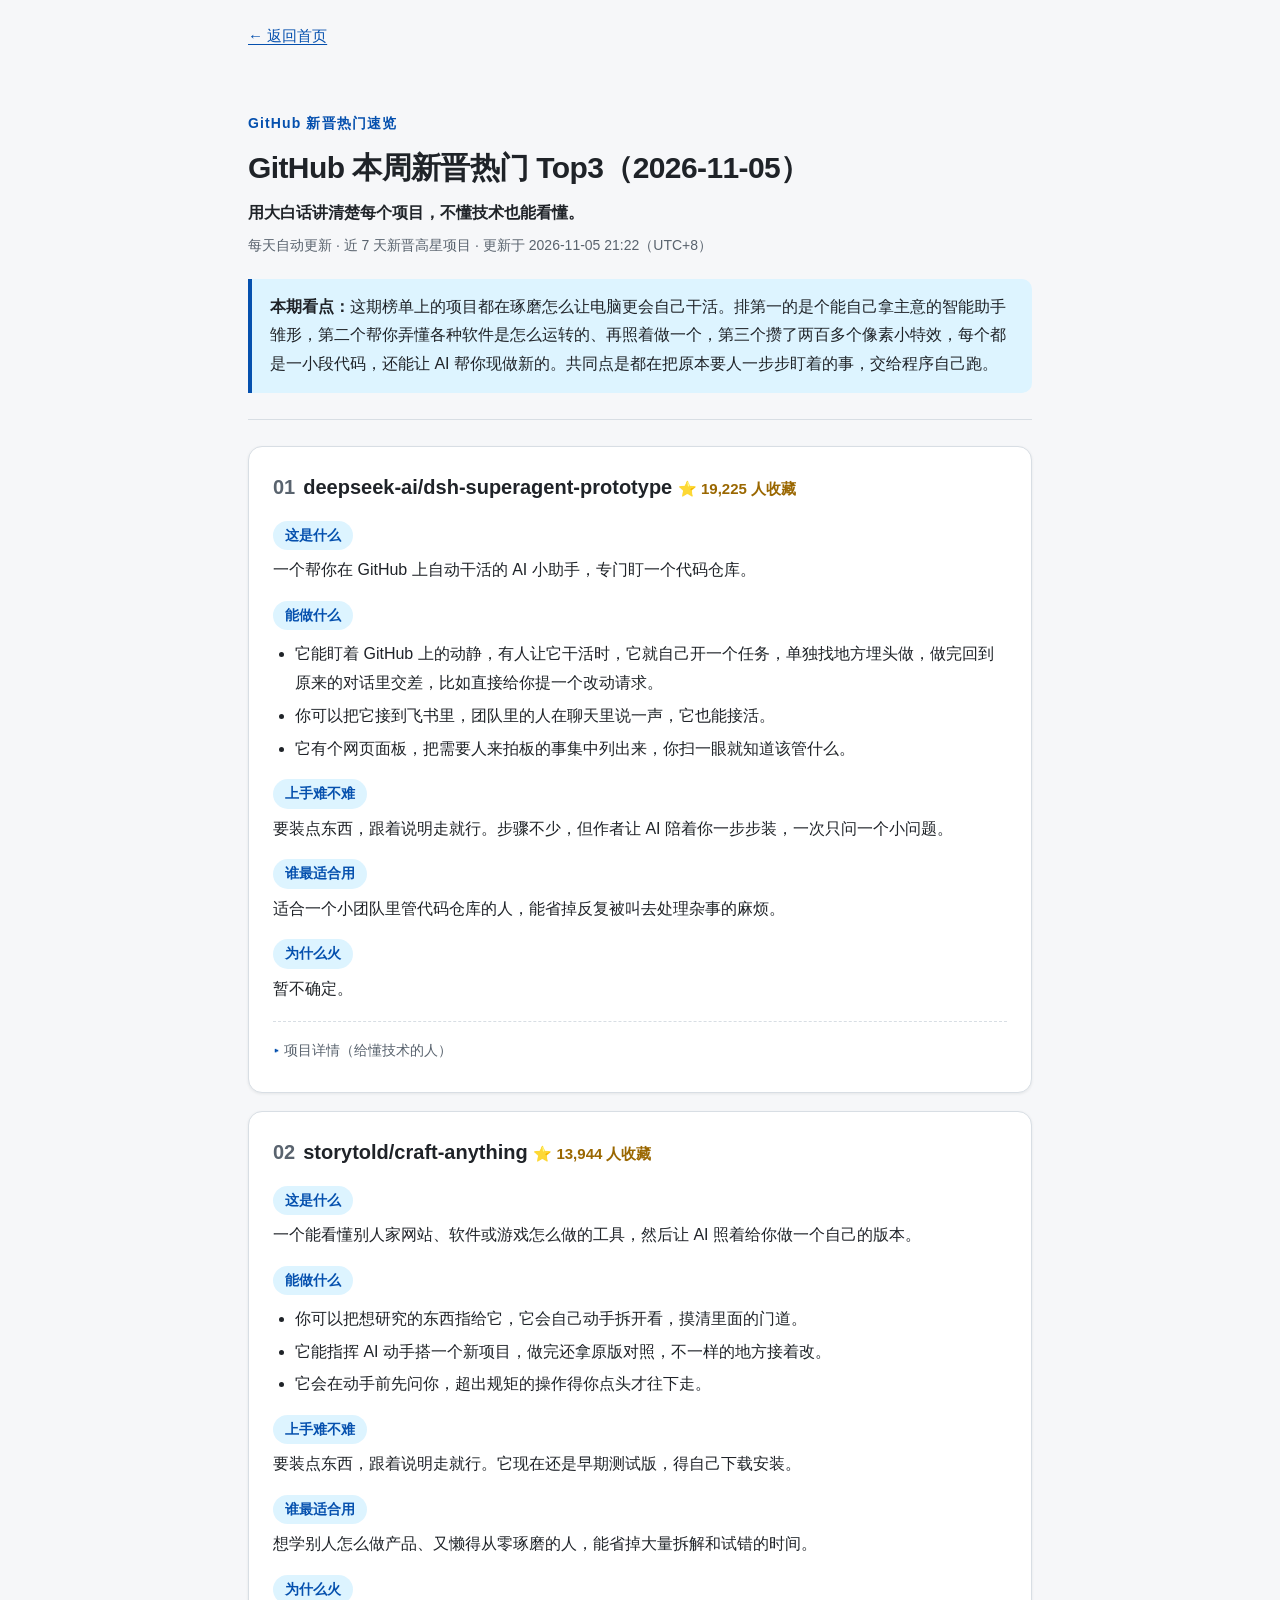
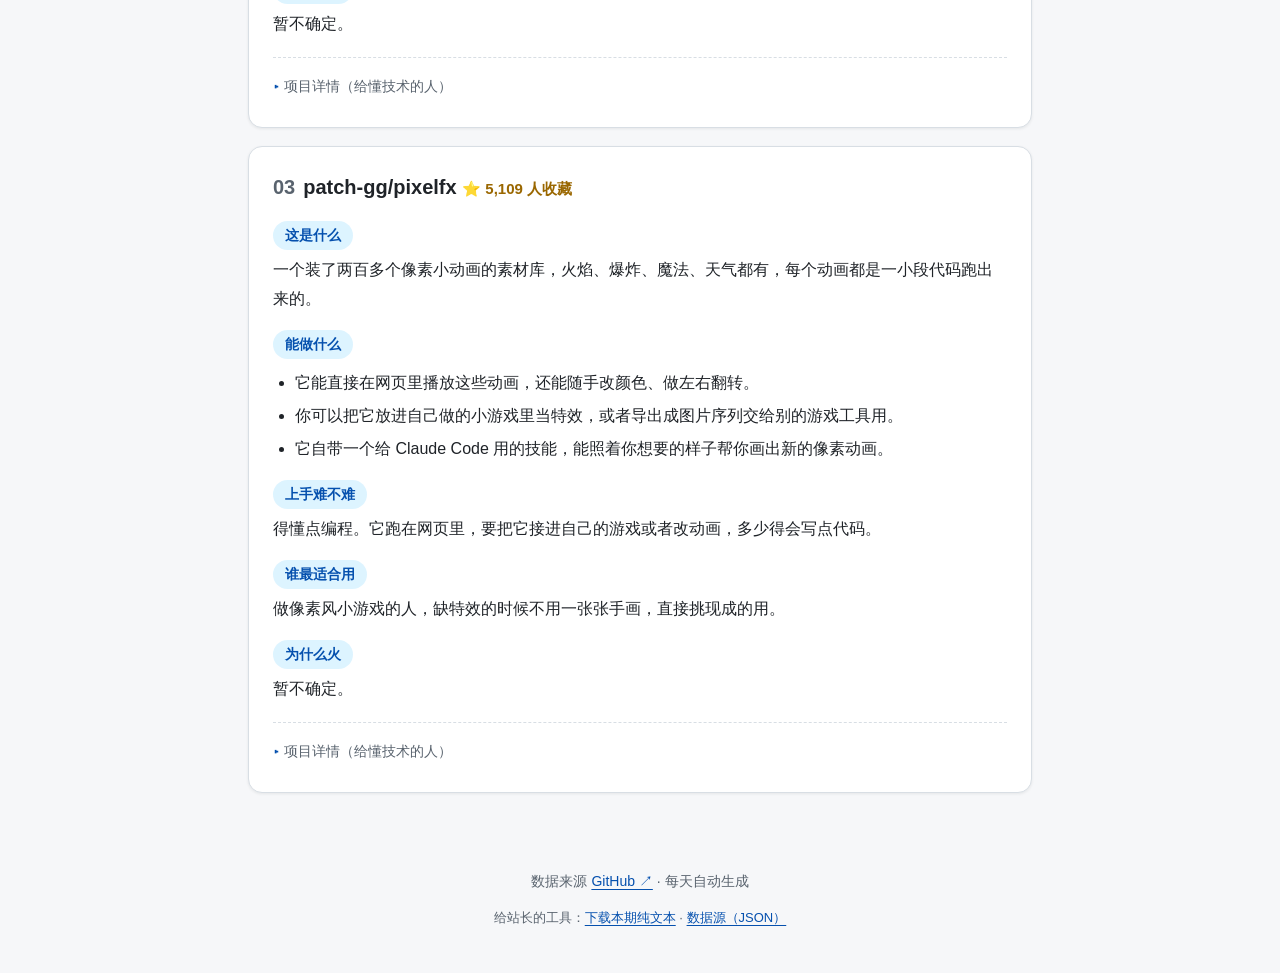
==== docs/posts/2026-11-05.html @ b204316b "chore: 每日 Top10 自动生成 2026-11-05" ====
<!DOCTYPE html>
<html lang="zh-CN">
<head>
<meta charset="utf-8">
<meta name="viewport" content="width=device-width,initial-scale=1">
<meta name="color-scheme" content="light dark">
<title>GitHub 本周新晋热门 Top3（2026-11-05）</title>
<meta name="description" content="GitHub 本周新晋热门 Top3（2026-11-05） - 用大白话介绍 GitHub 新晋热门项目">
<meta property="og:title" content="GitHub 本周新晋热门 Top3（2026-11-05）">
<meta property="og:description" content="用大白话介绍 GitHub 新晋热门项目">
<meta property="og:url" content="https://dear202606-star.github.io/stars/index.html">
<link rel="stylesheet" href="../style.css">
</head>
<body>
<a class="skip" href="#main">跳到正文</a>
<main class="wrap" id="main"><a class="back" href="../index.html">← 返回首页</a><header class="hero"><div class="brand">GitHub 新晋热门速览</div><h1>GitHub 本周新晋热门 Top3（2026-11-05）</h1><p class="promise">用大白话讲清楚每个项目，不懂技术也能看懂。</p><p class="meta">每天自动更新 · 近 7 天新晋高星项目 · 更新于 2026-11-05 21:22（UTC+8）</p><div class="overview"><strong>本期看点：</strong>这期榜单上的项目都在琢磨怎么让电脑更会自己干活。排第一的是个能自己拿主意的智能助手雏形，第二个帮你弄懂各种软件是怎么运转的、再照着做一个，第三个攒了两百多个像素小特效，每个都是一小段代码，还能让 AI 帮你现做新的。共同点是都在把原本要人一步步盯着的事，交给程序自己跑。</div></header><article class="card" aria-labelledby="p1">
<h2 id="p1"><span class="rank">01</span>deepseek-ai/dsh-superagent-prototype <span class="stars"><span aria-hidden="true">⭐</span> 19,225 人收藏</span></h2>
<div class="summary"><section class="section"><h3 class="label">这是什么</h3><p>一个帮你在 GitHub 上自动干活的 AI 小助手，专门盯一个代码仓库。</p></section><section class="section"><h3 class="label">能做什么</h3><ul><li>它能盯着 GitHub 上的动静，有人让它干活时，它就自己开一个任务，单独找地方埋头做，做完回到原来的对话里交差，比如直接给你提一个改动请求。</li><li>你可以把它接到飞书里，团队里的人在聊天里说一声，它也能接活。</li><li>它有个网页面板，把需要人来拍板的事集中列出来，你扫一眼就知道该管什么。</li></ul></section><section class="section"><h3 class="label">上手难不难</h3><p>要装点东西，跟着说明走就行。步骤不少，但作者让 AI 陪着你一步步装，一次只问一个小问题。</p></section><section class="section"><h3 class="label">谁最适合用</h3><p>适合一个小团队里管代码仓库的人，能省掉反复被叫去处理杂事的麻烦。</p></section><section class="section"><h3 class="label">为什么火</h3><p>暂不确定。</p></section></div>
<details class="tech"><summary>项目详情（给懂技术的人）</summary>
<ul class="facts"><li><a href="https://github.com/deepseek-ai/dsh-superagent-prototype" target="_blank" rel="noopener" aria-label="在新窗口打开 GitHub 项目页：deepseek-ai/dsh-superagent-prototype">去 GitHub 看看这个项目 <span aria-hidden="true">↗</span>（新窗口打开）</a></li><li>主语言：TypeScript ｜ 2,186 人复制过去改 ｜ 使用许可：MIT License</li><li>项目标签：无</li><li>仓库地址（可复制）：https://github.com/deepseek-ai/dsh-superagent-prototype</li></ul></details>
</article><article class="card" aria-labelledby="p2">
<h2 id="p2"><span class="rank">02</span>storytold/craft-anything <span class="stars"><span aria-hidden="true">⭐</span> 13,944 人收藏</span></h2>
<div class="summary"><section class="section"><h3 class="label">这是什么</h3><p>一个能看懂别人家网站、软件或游戏怎么做的工具，然后让 AI 照着给你做一个自己的版本。</p></section><section class="section"><h3 class="label">能做什么</h3><ul><li>你可以把想研究的东西指给它，它会自己动手拆开看，摸清里面的门道。</li><li>它能指挥 AI 动手搭一个新项目，做完还拿原版对照，不一样的地方接着改。</li><li>它会在动手前先问你，超出规矩的操作得你点头才往下走。</li></ul></section><section class="section"><h3 class="label">上手难不难</h3><p>要装点东西，跟着说明走就行。它现在还是早期测试版，得自己下载安装。</p></section><section class="section"><h3 class="label">谁最适合用</h3><p>想学别人怎么做产品、又懒得从零琢磨的人，能省掉大量拆解和试错的时间。</p></section><section class="section"><h3 class="label">为什么火</h3><p>暂不确定。</p></section></div>
<details class="tech"><summary>项目详情（给懂技术的人）</summary>
<ul class="facts"><li><a href="https://github.com/storytold/craft-anything" target="_blank" rel="noopener" aria-label="在新窗口打开 GitHub 项目页：storytold/craft-anything">去 GitHub 看看这个项目 <span aria-hidden="true">↗</span>（新窗口打开）</a></li><li>主语言：Rust ｜ 2,365 人复制过去改 ｜ 使用许可：Apache License 2.0</li><li>项目标签：无</li><li>仓库地址（可复制）：https://github.com/storytold/craft-anything</li></ul></details>
</article><article class="card" aria-labelledby="p3">
<h2 id="p3"><span class="rank">03</span>patch-gg/pixelfx <span class="stars"><span aria-hidden="true">⭐</span> 5,109 人收藏</span></h2>
<div class="summary"><section class="section"><h3 class="label">这是什么</h3><p>一个装了两百多个像素小动画的素材库，火焰、爆炸、魔法、天气都有，每个动画都是一小段代码跑出来的。</p></section><section class="section"><h3 class="label">能做什么</h3><ul><li>它能直接在网页里播放这些动画，还能随手改颜色、做左右翻转。</li><li>你可以把它放进自己做的小游戏里当特效，或者导出成图片序列交给别的游戏工具用。</li><li>它自带一个给 Claude Code 用的技能，能照着你想要的样子帮你画出新的像素动画。</li></ul></section><section class="section"><h3 class="label">上手难不难</h3><p>得懂点编程。它跑在网页里，要把它接进自己的游戏或者改动画，多少得会写点代码。</p></section><section class="section"><h3 class="label">谁最适合用</h3><p>做像素风小游戏的人，缺特效的时候不用一张张手画，直接挑现成的用。</p></section><section class="section"><h3 class="label">为什么火</h3><p>暂不确定。</p></section></div>
<details class="tech"><summary>项目详情（给懂技术的人）</summary>
<ul class="facts"><li><a href="https://github.com/patch-gg/pixelfx" target="_blank" rel="noopener" aria-label="在新窗口打开 GitHub 项目页：patch-gg/pixelfx">去 GitHub 看看这个项目 <span aria-hidden="true">↗</span>（新窗口打开）</a></li><li>主语言：JavaScript ｜ 679 人复制过去改 ｜ 使用许可：MIT License</li><li>项目标签：agent-skills, animation, canvas, claude-code-plugin, gamedev, pixel-art, sprite-sheet, vfx</li><li>仓库地址（可复制）：https://github.com/patch-gg/pixelfx</li></ul></details>
</article><nav class="pager" aria-label="相邻期导航"><span></span><span></span></nav></main><footer><div>数据来源 <a href="https://github.com/trending" target="_blank" rel="noopener">GitHub ↗</a> · 每天自动生成</div><div class="tools">给站长的工具：<a href="posts/2026-11-05.md">下载本期纯文本</a> · <a href="feed.json">数据源（JSON）</a></div></footer></body></html>
---- docs/style.css ----
:root{color-scheme:light dark;--bg:#f6f7f9;--card:#fff;--text:#1f2328;--muted:#59636e;
--line:#d8dee4;--accent:#0550ae;--accent-soft:#ddf4ff;--star:#9a6700;
--shadow:0 1px 3px rgba(31,35,40,.08)}
@media(prefers-color-scheme:dark){:root{--bg:#0d1117;--card:#161b22;--text:#e6edf3;
--muted:#9198a1;--line:#30363d;--accent:#79c0ff;--accent-soft:#122d4a;--star:#e3b341;
--shadow:0 1px 3px rgba(0,0,0,.4)}}
*{box-sizing:border-box}
html{-webkit-text-size-adjust:100%}
body{margin:0;background:var(--bg);color:var(--text);
font-family:-apple-system,BlinkMacSystemFont,"Segoe UI","PingFang SC","Hiragino Sans GB","Microsoft YaHei",sans-serif;
line-height:1.8;font-size:1rem;-webkit-font-smoothing:antialiased}
a{color:var(--accent);text-decoration:underline;text-underline-offset:3px}
a:hover{text-decoration-thickness:2px}
a:focus-visible,summary:focus-visible{outline:3px solid var(--accent);outline-offset:3px;border-radius:4px}
.skip{position:absolute;left:-9999px;top:0;background:var(--card);padding:10px 16px;z-index:10}
.skip:focus{left:12px;top:12px}
.wrap{max-width:820px;margin:0 auto;padding:0 18px}
header.hero{padding:40px 0 26px;border-bottom:1px solid var(--line);margin-bottom:26px}
.brand{font-size:.875rem;letter-spacing:.08em;color:var(--accent);font-weight:700}
h1{font-size:1.875rem;line-height:1.35;margin:12px 0 10px;letter-spacing:-.02em;
overflow-wrap:anywhere}
.promise{font-size:1rem;font-weight:600;margin:0 0 6px}
.meta{color:var(--muted);font-size:.875rem;margin:0}
.overview{margin-top:20px;background:var(--accent-soft);border-left:4px solid var(--accent);
padding:14px 18px;border-radius:0 10px 10px 0;font-size:1rem}
.card{background:var(--card);border:1px solid var(--line);border-radius:14px;
padding:22px 24px;margin:0 0 18px;box-shadow:var(--shadow)}
.card h2{font-size:1.25rem;margin:0 0 4px;overflow-wrap:anywhere}
.card h2 .rank{color:var(--muted);font-weight:600;margin-right:8px}
.stars{color:var(--star);font-size:.9375rem;font-weight:700;white-space:nowrap}
.section{margin:16px 0 0}
.section h3{display:inline-block;font-size:.875rem;font-weight:700;color:var(--accent);
background:var(--accent-soft);padding:2px 12px;border-radius:20px;margin:0 0 6px}
.section p{margin:0 0 8px}
.section ul{margin:0;padding-left:22px}.section li{margin:4px 0}
details.tech{margin-top:18px;border-top:1px dashed var(--line);padding-top:10px}
details.tech summary{cursor:pointer;color:var(--muted);font-size:.875rem;padding:6px 0;
list-style:none;display:block;min-height:24px}
details.tech summary::-webkit-details-marker{display:none}
details.tech summary::before{content:"▸ ";color:var(--accent)}
details.tech[open] summary::before{content:"▾ "}
.facts{list-style:none;padding:0;margin:8px 0 0;font-size:.875rem;color:var(--muted)}
.facts li{margin:6px 0;overflow-wrap:anywhere}
.facts a{display:inline-block;padding:4px 0}
.archive{margin:36px 0 20px;padding-top:24px;border-top:1px solid var(--line)}
.archive h2{font-size:1.1875rem;margin:0 0 12px}
.archive ul{list-style:none;padding:0}
.archive li{padding:0;border-bottom:1px dashed var(--line);font-size:.9375rem}
.archive a{display:block;padding:11px 0}
.archive .cnt{color:var(--muted);font-size:.875rem}
.pager{display:flex;justify-content:space-between;gap:12px;margin:24px 0;flex-wrap:wrap}
.pager a{display:block;padding:10px 14px;border:1px solid var(--line);border-radius:10px;
background:var(--card);min-height:44px}
footer{padding:28px 0 44px;color:var(--muted);font-size:.875rem;text-align:center}
.tools{margin-top:12px;font-size:.8125rem}
.back{display:inline-block;margin:22px 0;font-size:.9375rem}
@media(max-width:600px){h1{font-size:1.5rem}.card{padding:18px}.wrap{padding:0 14px}
header.hero{padding:28px 0 20px}.meta,.facts{font-size:.9375rem}}
@media(max-width:380px){.pager{flex-direction:column}.stars{display:block;margin-top:4px}}
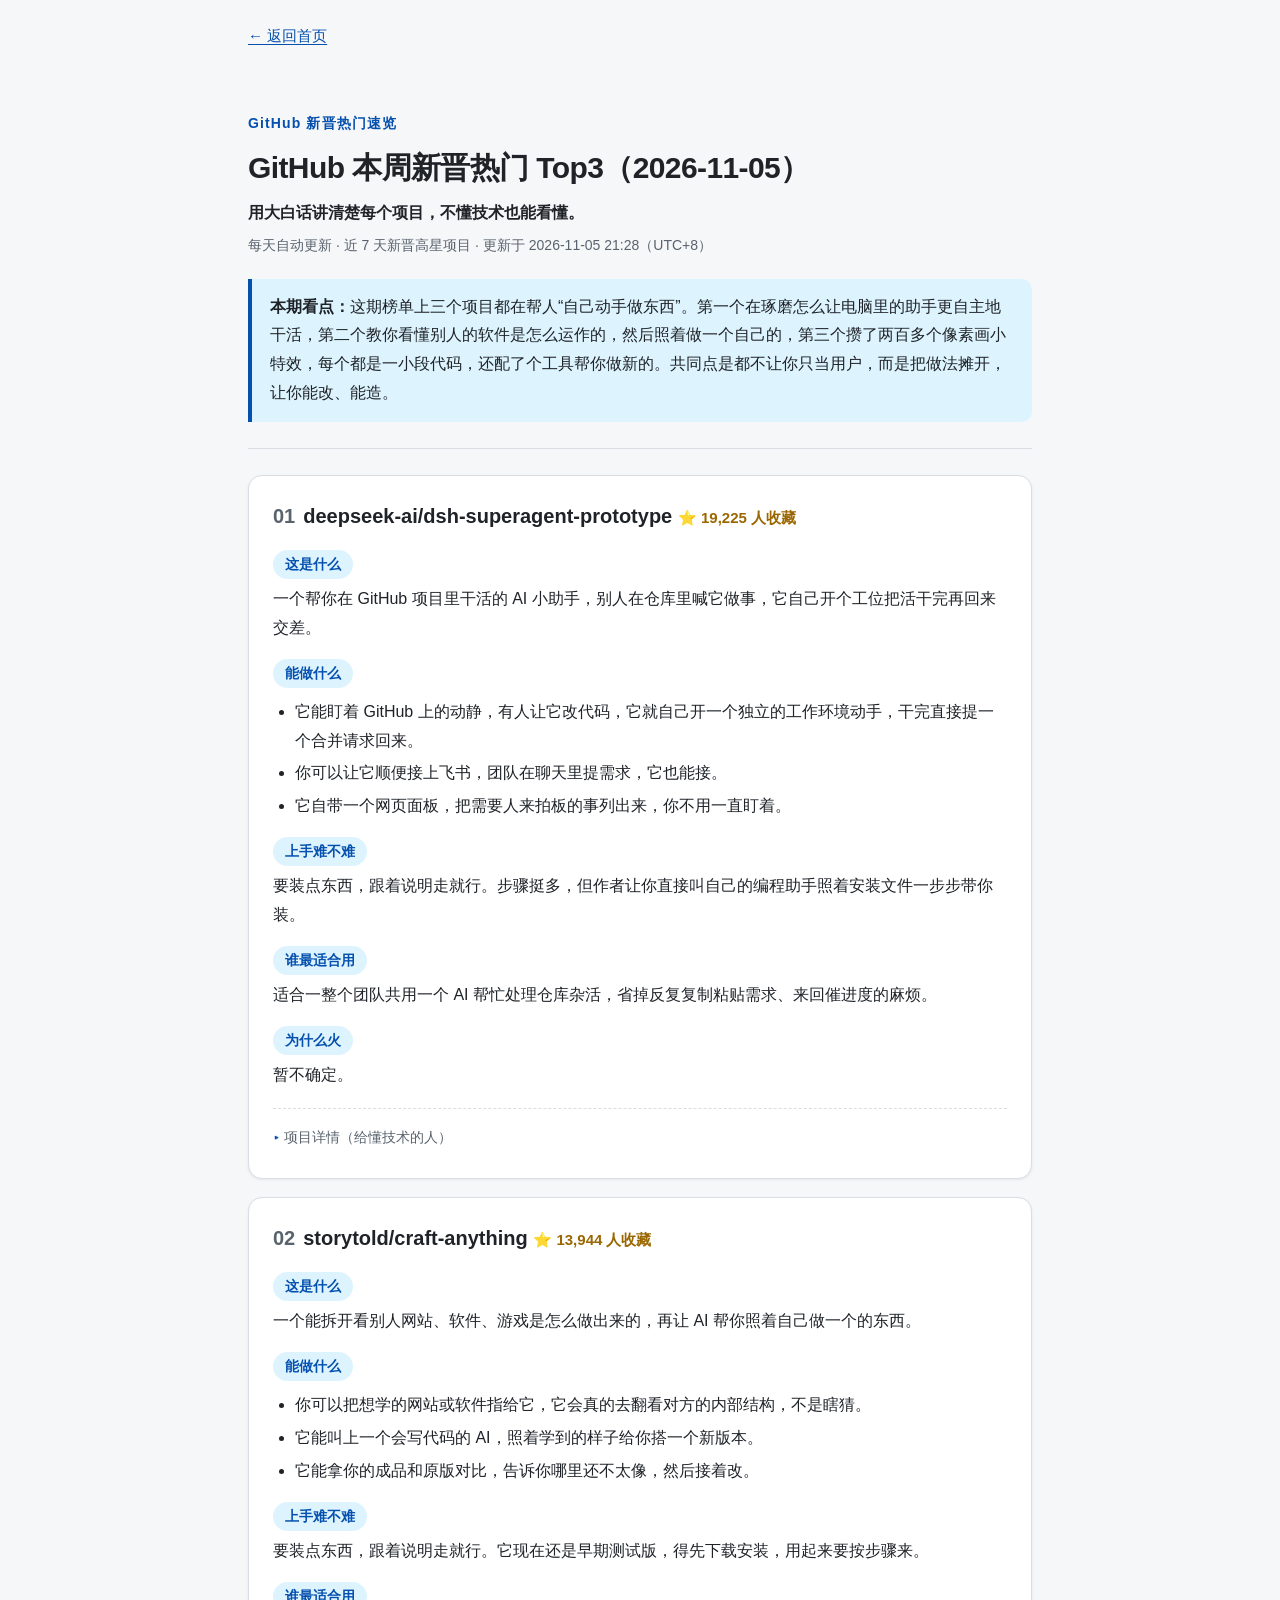
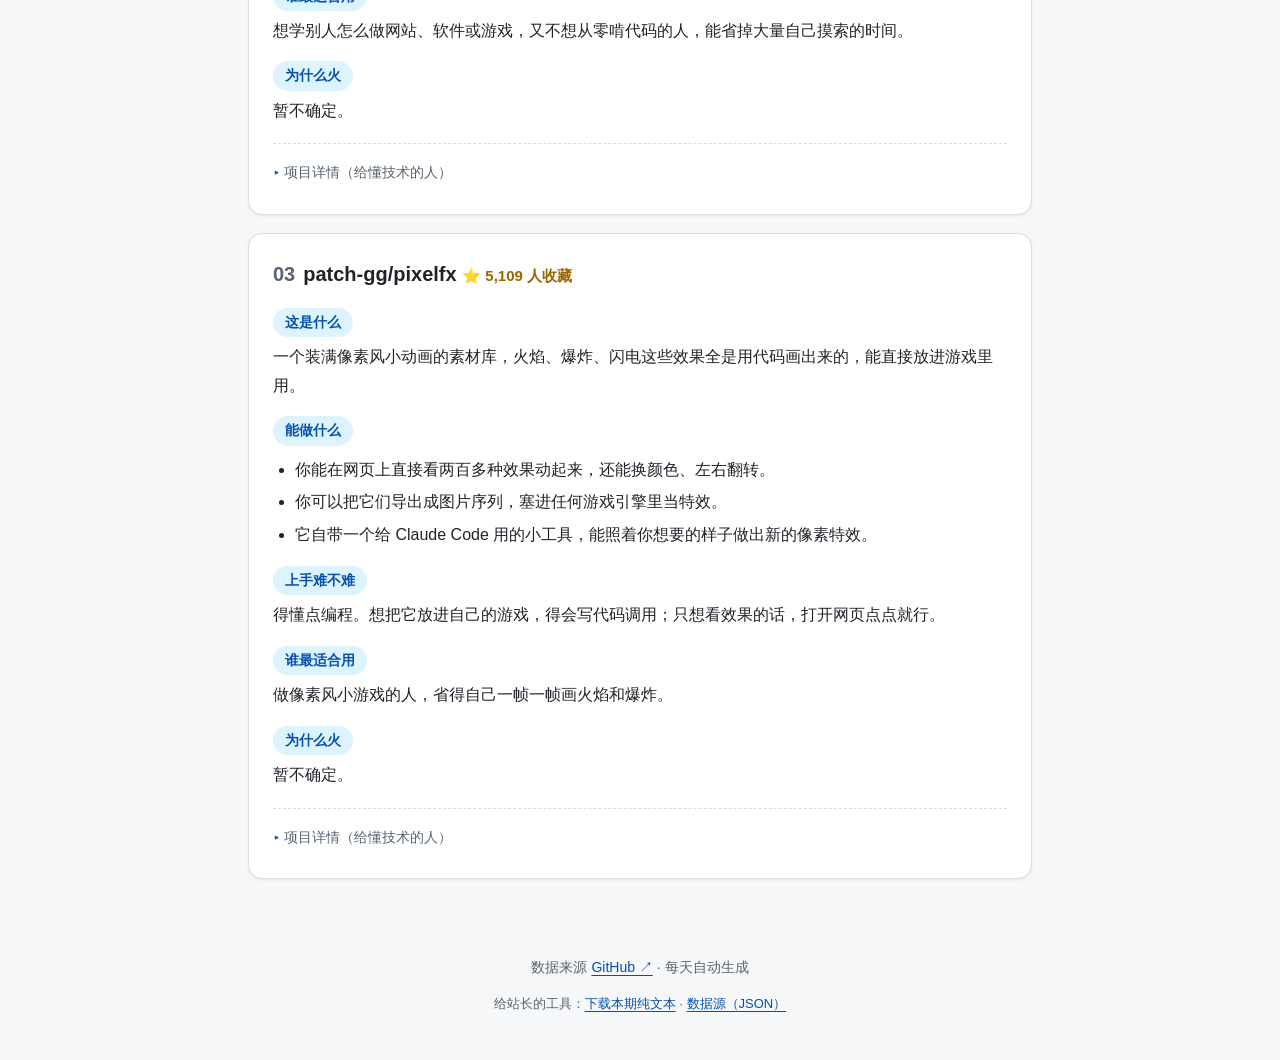
==== commit b1b99331: "chore: 每日 Top10 自动生成 2026-11-05" ====
--- a/docs/posts/2026-11-05.html
+++ b/docs/posts/2026-11-05.html
@@ -13,19 +13,19 @@
 </head>
 <body>
 <a class="skip" href="#main">跳到正文</a>
-<main class="wrap" id="main"><a class="back" href="../index.html">← 返回首页</a><header class="hero"><div class="brand">GitHub 新晋热门速览</div><h1>GitHub 本周新晋热门 Top3（2026-11-05）</h1><p class="promise">用大白话讲清楚每个项目，不懂技术也能看懂。</p><p class="meta">每天自动更新 · 近 7 天新晋高星项目 · 更新于 2026-11-05 21:22（UTC+8）</p><div class="overview"><strong>本期看点：</strong>这期榜单上的项目都在琢磨怎么让电脑更会自己干活。排第一的是个能自己拿主意的智能助手雏形，第二个帮你弄懂各种软件是怎么运转的、再照着做一个，第三个攒了两百多个像素小特效，每个都是一小段代码，还能让 AI 帮你现做新的。共同点是都在把原本要人一步步盯着的事，交给程序自己跑。</div></header><article class="card" aria-labelledby="p1">
+<main class="wrap" id="main"><a class="back" href="../index.html">← 返回首页</a><header class="hero"><div class="brand">GitHub 新晋热门速览</div><h1>GitHub 本周新晋热门 Top3（2026-11-05）</h1><p class="promise">用大白话讲清楚每个项目，不懂技术也能看懂。</p><p class="meta">每天自动更新 · 近 7 天新晋高星项目 · 更新于 2026-11-05 21:28（UTC+8）</p><div class="overview"><strong>本期看点：</strong>这期榜单上三个项目都在帮人“自己动手做东西”。第一个在琢磨怎么让电脑里的助手更自主地干活，第二个教你看懂别人的软件是怎么运作的，然后照着做一个自己的，第三个攒了两百多个像素画小特效，每个都是一小段代码，还配了个工具帮你做新的。共同点是都不让你只当用户，而是把做法摊开，让你能改、能造。</div></header><article class="card" aria-labelledby="p1">
 <h2 id="p1"><span class="rank">01</span>deepseek-ai/dsh-superagent-prototype <span class="stars"><span aria-hidden="true">⭐</span> 19,225 人收藏</span></h2>
-<div class="summary"><section class="section"><h3 class="label">这是什么</h3><p>一个帮你在 GitHub 上自动干活的 AI 小助手，专门盯一个代码仓库。</p></section><section class="section"><h3 class="label">能做什么</h3><ul><li>它能盯着 GitHub 上的动静，有人让它干活时，它就自己开一个任务，单独找地方埋头做，做完回到原来的对话里交差，比如直接给你提一个改动请求。</li><li>你可以把它接到飞书里，团队里的人在聊天里说一声，它也能接活。</li><li>它有个网页面板，把需要人来拍板的事集中列出来，你扫一眼就知道该管什么。</li></ul></section><section class="section"><h3 class="label">上手难不难</h3><p>要装点东西，跟着说明走就行。步骤不少，但作者让 AI 陪着你一步步装，一次只问一个小问题。</p></section><section class="section"><h3 class="label">谁最适合用</h3><p>适合一个小团队里管代码仓库的人，能省掉反复被叫去处理杂事的麻烦。</p></section><section class="section"><h3 class="label">为什么火</h3><p>暂不确定。</p></section></div>
+<div class="summary"><section class="section"><h3 class="label">这是什么</h3><p>一个帮你在 GitHub 项目里干活的 AI 小助手，别人在仓库里喊它做事，它自己开个工位把活干完再回来交差。</p></section><section class="section"><h3 class="label">能做什么</h3><ul><li>它能盯着 GitHub 上的动静，有人让它改代码，它就自己开一个独立的工作环境动手，干完直接提一个合并请求回来。</li><li>你可以让它顺便接上飞书，团队在聊天里提需求，它也能接。</li><li>它自带一个网页面板，把需要人来拍板的事列出来，你不用一直盯着。</li></ul></section><section class="section"><h3 class="label">上手难不难</h3><p>要装点东西，跟着说明走就行。步骤挺多，但作者让你直接叫自己的编程助手照着安装文件一步步带你装。</p></section><section class="section"><h3 class="label">谁最适合用</h3><p>适合一整个团队共用一个 AI 帮忙处理仓库杂活，省掉反复复制粘贴需求、来回催进度的麻烦。</p></section><section class="section"><h3 class="label">为什么火</h3><p>暂不确定。</p></section></div>
 <details class="tech"><summary>项目详情（给懂技术的人）</summary>
 <ul class="facts"><li><a href="https://github.com/deepseek-ai/dsh-superagent-prototype" target="_blank" rel="noopener" aria-label="在新窗口打开 GitHub 项目页：deepseek-ai/dsh-superagent-prototype">去 GitHub 看看这个项目 <span aria-hidden="true">↗</span>（新窗口打开）</a></li><li>主语言：TypeScript ｜ 2,186 人复制过去改 ｜ 使用许可：MIT License</li><li>项目标签：无</li><li>仓库地址（可复制）：https://github.com/deepseek-ai/dsh-superagent-prototype</li></ul></details>
 </article><article class="card" aria-labelledby="p2">
 <h2 id="p2"><span class="rank">02</span>storytold/craft-anything <span class="stars"><span aria-hidden="true">⭐</span> 13,944 人收藏</span></h2>
-<div class="summary"><section class="section"><h3 class="label">这是什么</h3><p>一个能看懂别人家网站、软件或游戏怎么做的工具，然后让 AI 照着给你做一个自己的版本。</p></section><section class="section"><h3 class="label">能做什么</h3><ul><li>你可以把想研究的东西指给它，它会自己动手拆开看，摸清里面的门道。</li><li>它能指挥 AI 动手搭一个新项目，做完还拿原版对照，不一样的地方接着改。</li><li>它会在动手前先问你，超出规矩的操作得你点头才往下走。</li></ul></section><section class="section"><h3 class="label">上手难不难</h3><p>要装点东西，跟着说明走就行。它现在还是早期测试版，得自己下载安装。</p></section><section class="section"><h3 class="label">谁最适合用</h3><p>想学别人怎么做产品、又懒得从零琢磨的人，能省掉大量拆解和试错的时间。</p></section><section class="section"><h3 class="label">为什么火</h3><p>暂不确定。</p></section></div>
+<div class="summary"><section class="section"><h3 class="label">这是什么</h3><p>一个能拆开看别人网站、软件、游戏是怎么做出来的，再让 AI 帮你照着自己做一个的东西。</p></section><section class="section"><h3 class="label">能做什么</h3><ul><li>你可以把想学的网站或软件指给它，它会真的去翻看对方的内部结构，不是瞎猜。</li><li>它能叫上一个会写代码的 AI，照着学到的样子给你搭一个新版本。</li><li>它能拿你的成品和原版对比，告诉你哪里还不太像，然后接着改。</li></ul></section><section class="section"><h3 class="label">上手难不难</h3><p>要装点东西，跟着说明走就行。它现在还是早期测试版，得先下载安装，用起来要按步骤来。</p></section><section class="section"><h3 class="label">谁最适合用</h3><p>想学别人怎么做网站、软件或游戏，又不想从零啃代码的人，能省掉大量自己摸索的时间。</p></section><section class="section"><h3 class="label">为什么火</h3><p>暂不确定。</p></section></div>
 <details class="tech"><summary>项目详情（给懂技术的人）</summary>
 <ul class="facts"><li><a href="https://github.com/storytold/craft-anything" target="_blank" rel="noopener" aria-label="在新窗口打开 GitHub 项目页：storytold/craft-anything">去 GitHub 看看这个项目 <span aria-hidden="true">↗</span>（新窗口打开）</a></li><li>主语言：Rust ｜ 2,365 人复制过去改 ｜ 使用许可：Apache License 2.0</li><li>项目标签：无</li><li>仓库地址（可复制）：https://github.com/storytold/craft-anything</li></ul></details>
 </article><article class="card" aria-labelledby="p3">
 <h2 id="p3"><span class="rank">03</span>patch-gg/pixelfx <span class="stars"><span aria-hidden="true">⭐</span> 5,109 人收藏</span></h2>
-<div class="summary"><section class="section"><h3 class="label">这是什么</h3><p>一个装了两百多个像素小动画的素材库，火焰、爆炸、魔法、天气都有，每个动画都是一小段代码跑出来的。</p></section><section class="section"><h3 class="label">能做什么</h3><ul><li>它能直接在网页里播放这些动画，还能随手改颜色、做左右翻转。</li><li>你可以把它放进自己做的小游戏里当特效，或者导出成图片序列交给别的游戏工具用。</li><li>它自带一个给 Claude Code 用的技能，能照着你想要的样子帮你画出新的像素动画。</li></ul></section><section class="section"><h3 class="label">上手难不难</h3><p>得懂点编程。它跑在网页里，要把它接进自己的游戏或者改动画，多少得会写点代码。</p></section><section class="section"><h3 class="label">谁最适合用</h3><p>做像素风小游戏的人，缺特效的时候不用一张张手画，直接挑现成的用。</p></section><section class="section"><h3 class="label">为什么火</h3><p>暂不确定。</p></section></div>
+<div class="summary"><section class="section"><h3 class="label">这是什么</h3><p>一个装满像素风小动画的素材库，火焰、爆炸、闪电这些效果全是用代码画出来的，能直接放进游戏里用。</p></section><section class="section"><h3 class="label">能做什么</h3><ul><li>你能在网页上直接看两百多种效果动起来，还能换颜色、左右翻转。</li><li>你可以把它们导出成图片序列，塞进任何游戏引擎里当特效。</li><li>它自带一个给 Claude Code 用的小工具，能照着你想要的样子做出新的像素特效。</li></ul></section><section class="section"><h3 class="label">上手难不难</h3><p>得懂点编程。想把它放进自己的游戏，得会写代码调用；只想看效果的话，打开网页点点就行。</p></section><section class="section"><h3 class="label">谁最适合用</h3><p>做像素风小游戏的人，省得自己一帧一帧画火焰和爆炸。</p></section><section class="section"><h3 class="label">为什么火</h3><p>暂不确定。</p></section></div>
 <details class="tech"><summary>项目详情（给懂技术的人）</summary>
 <ul class="facts"><li><a href="https://github.com/patch-gg/pixelfx" target="_blank" rel="noopener" aria-label="在新窗口打开 GitHub 项目页：patch-gg/pixelfx">去 GitHub 看看这个项目 <span aria-hidden="true">↗</span>（新窗口打开）</a></li><li>主语言：JavaScript ｜ 679 人复制过去改 ｜ 使用许可：MIT License</li><li>项目标签：agent-skills, animation, canvas, claude-code-plugin, gamedev, pixel-art, sprite-sheet, vfx</li><li>仓库地址（可复制）：https://github.com/patch-gg/pixelfx</li></ul></details>
 </article><nav class="pager" aria-label="相邻期导航"><span></span><span></span></nav></main><footer><div>数据来源 <a href="https://github.com/trending" target="_blank" rel="noopener">GitHub ↗</a> · 每天自动生成</div><div class="tools">给站长的工具：<a href="posts/2026-11-05.md">下载本期纯文本</a> · <a href="feed.json">数据源（JSON）</a></div></footer></body></html>
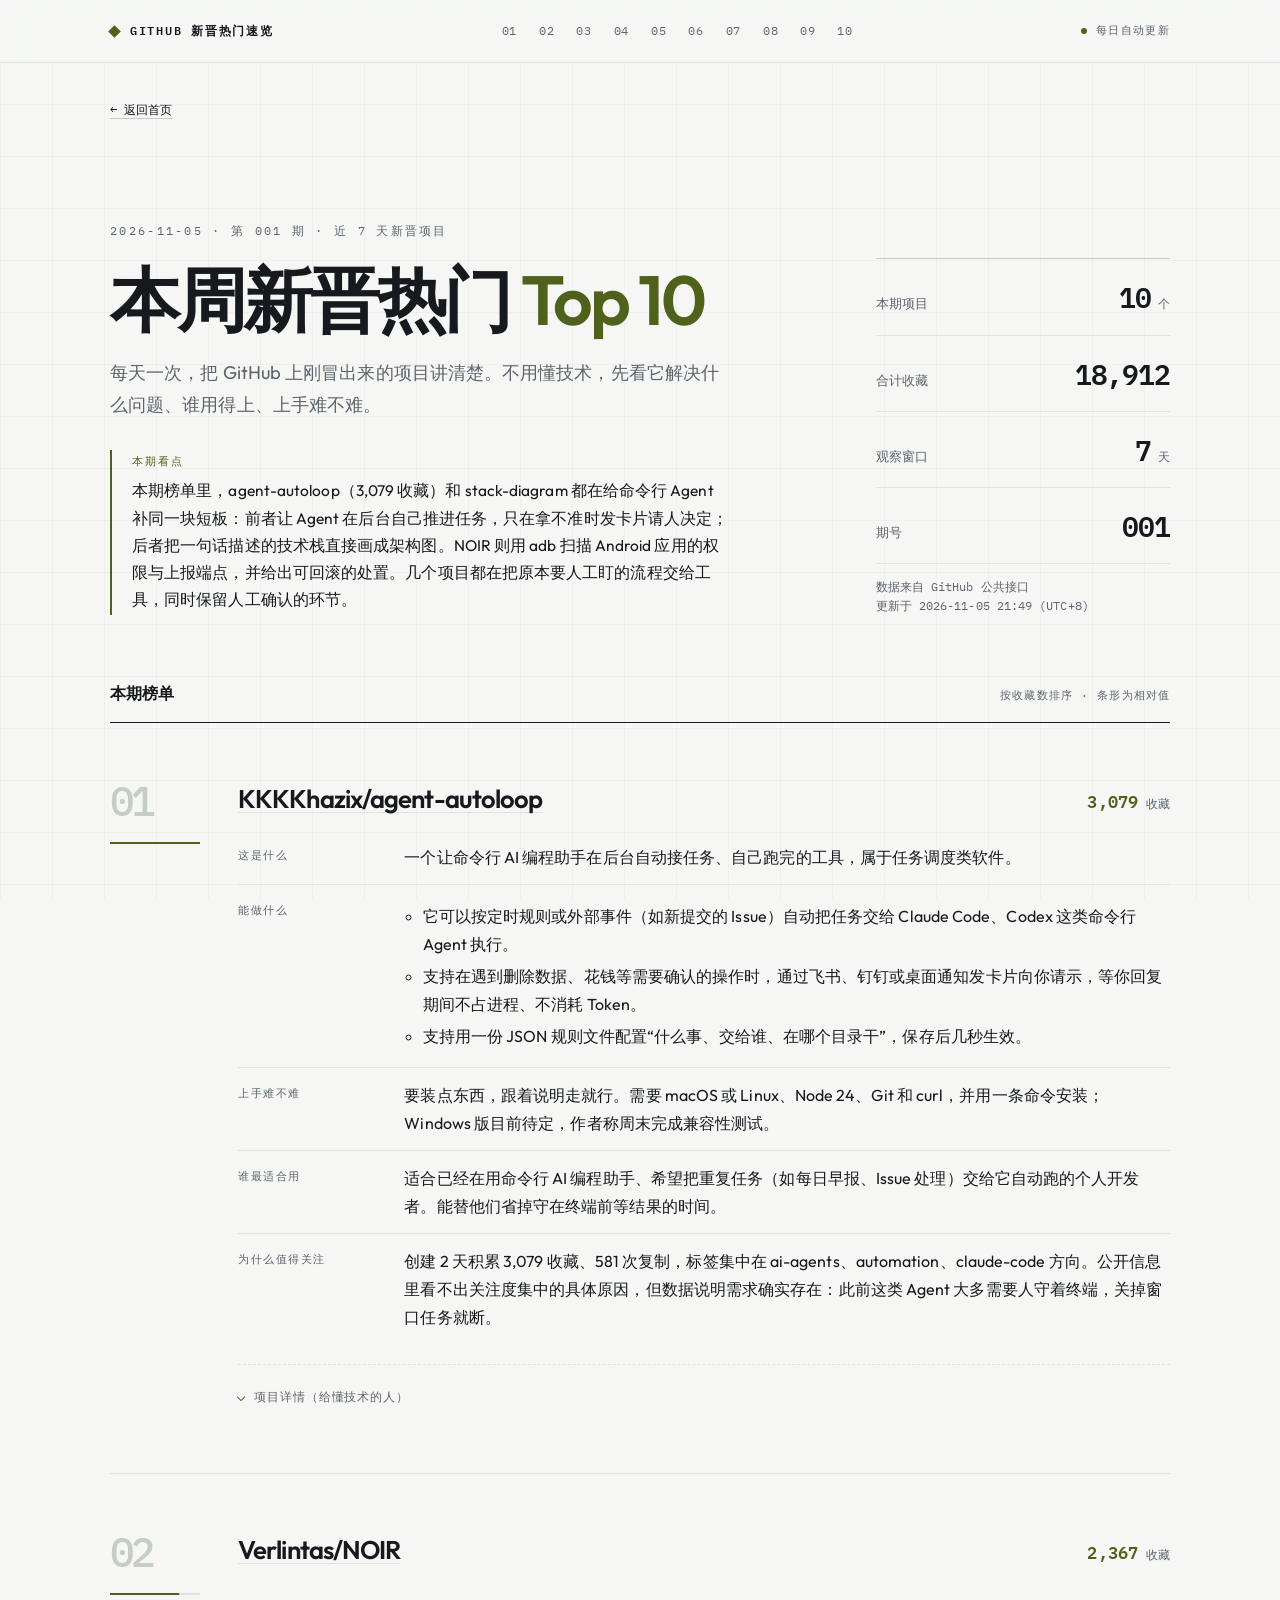
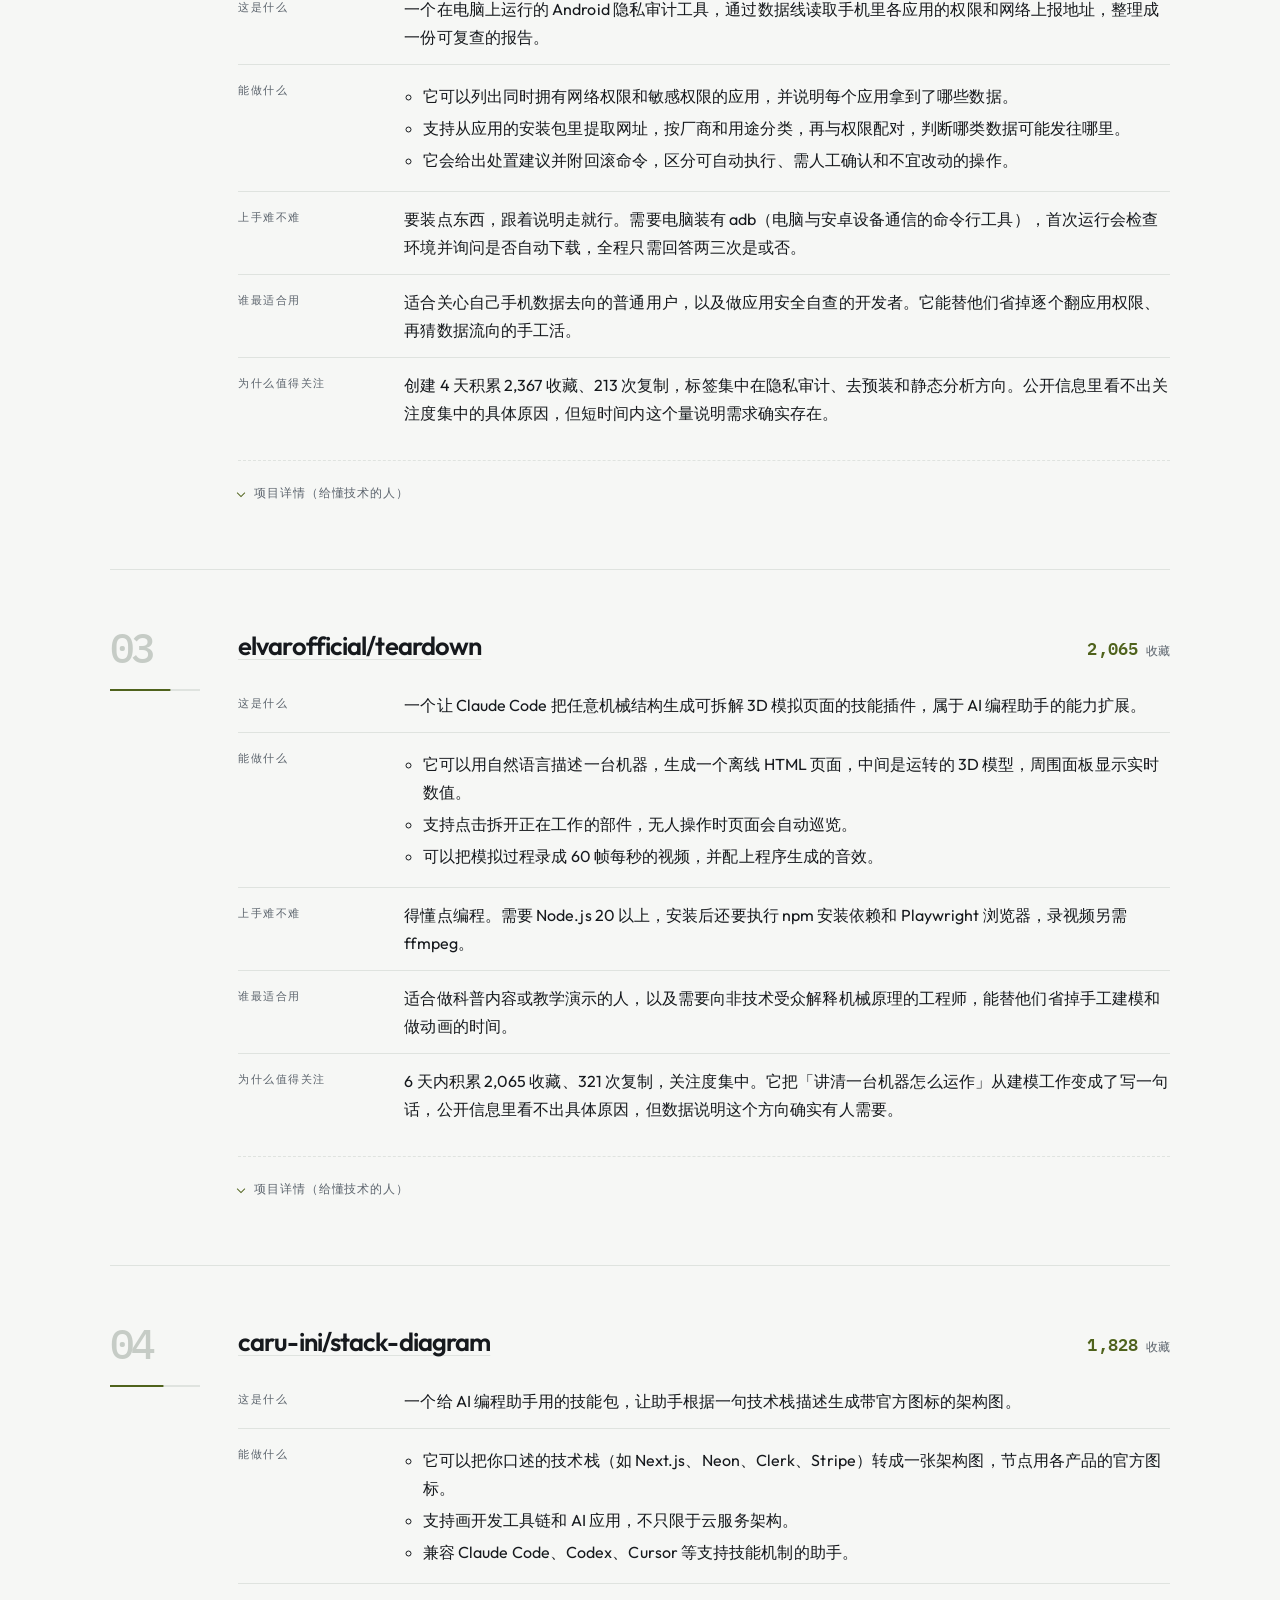
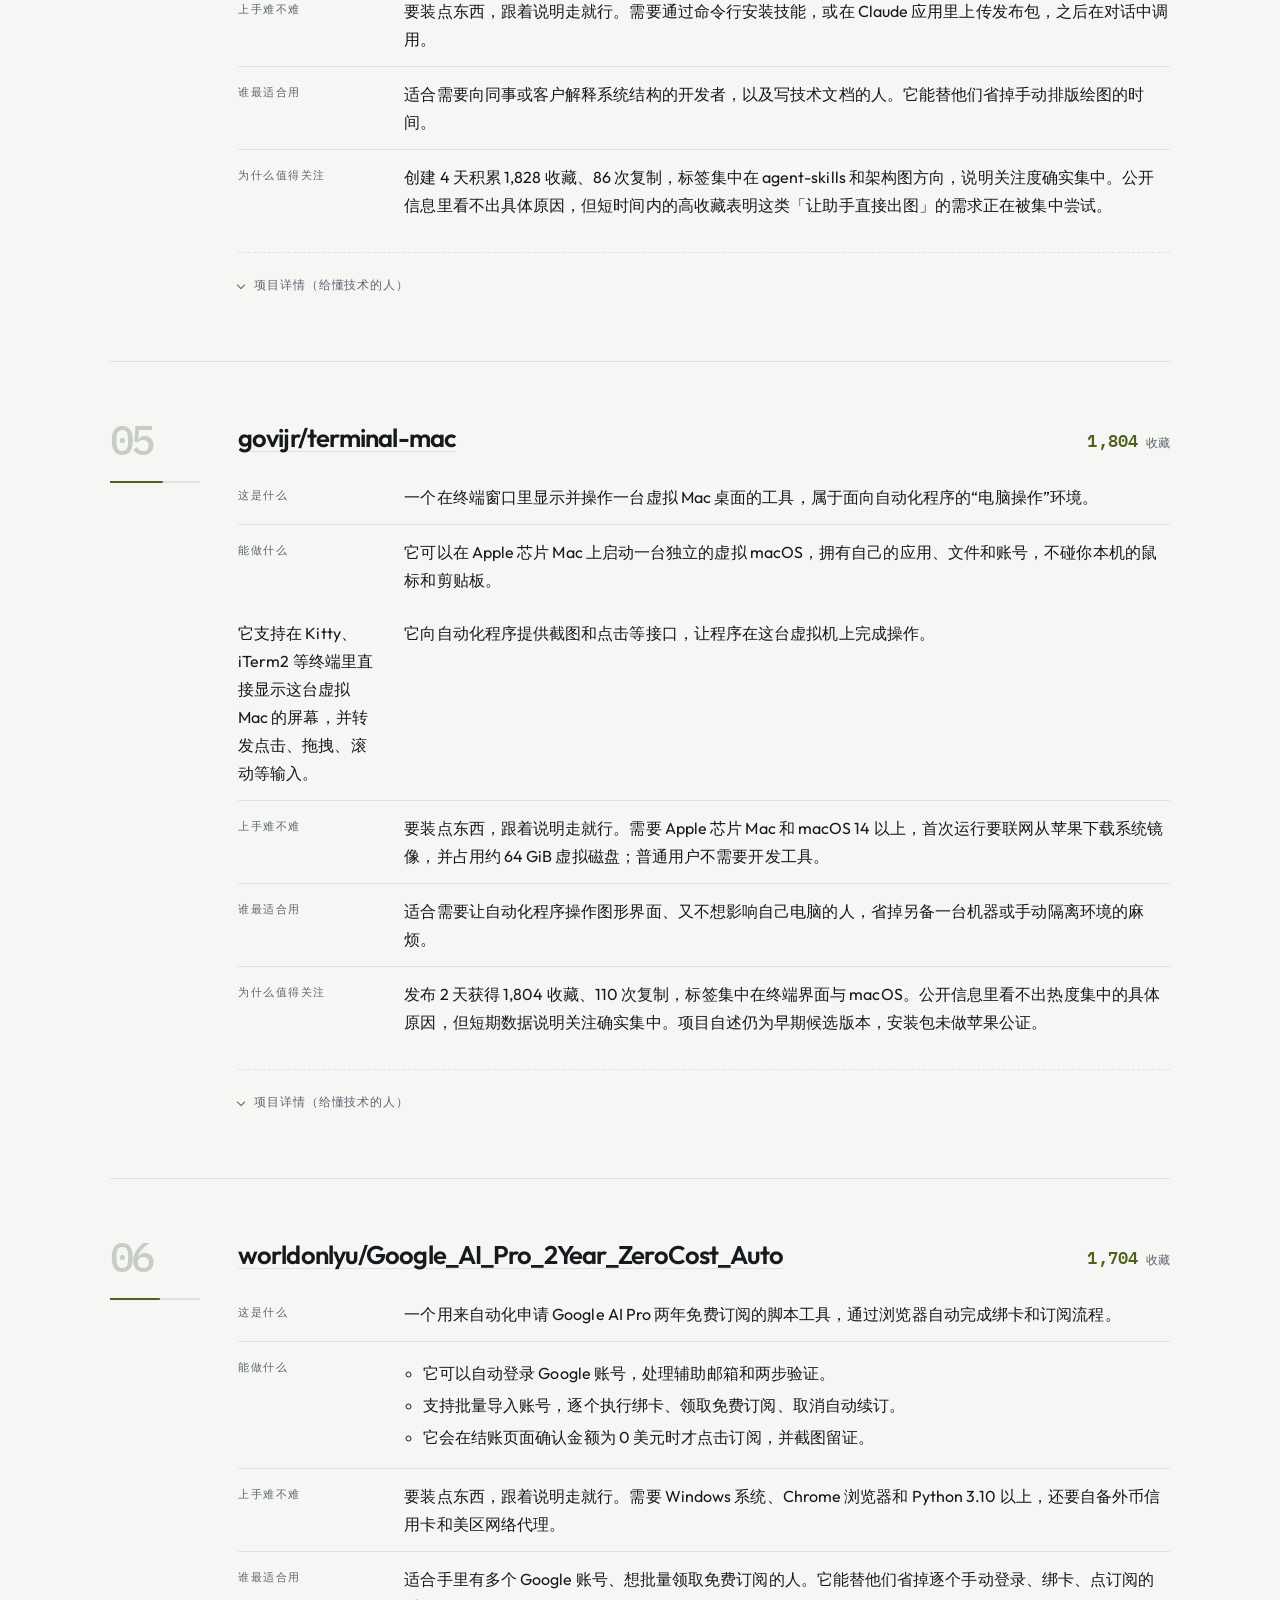
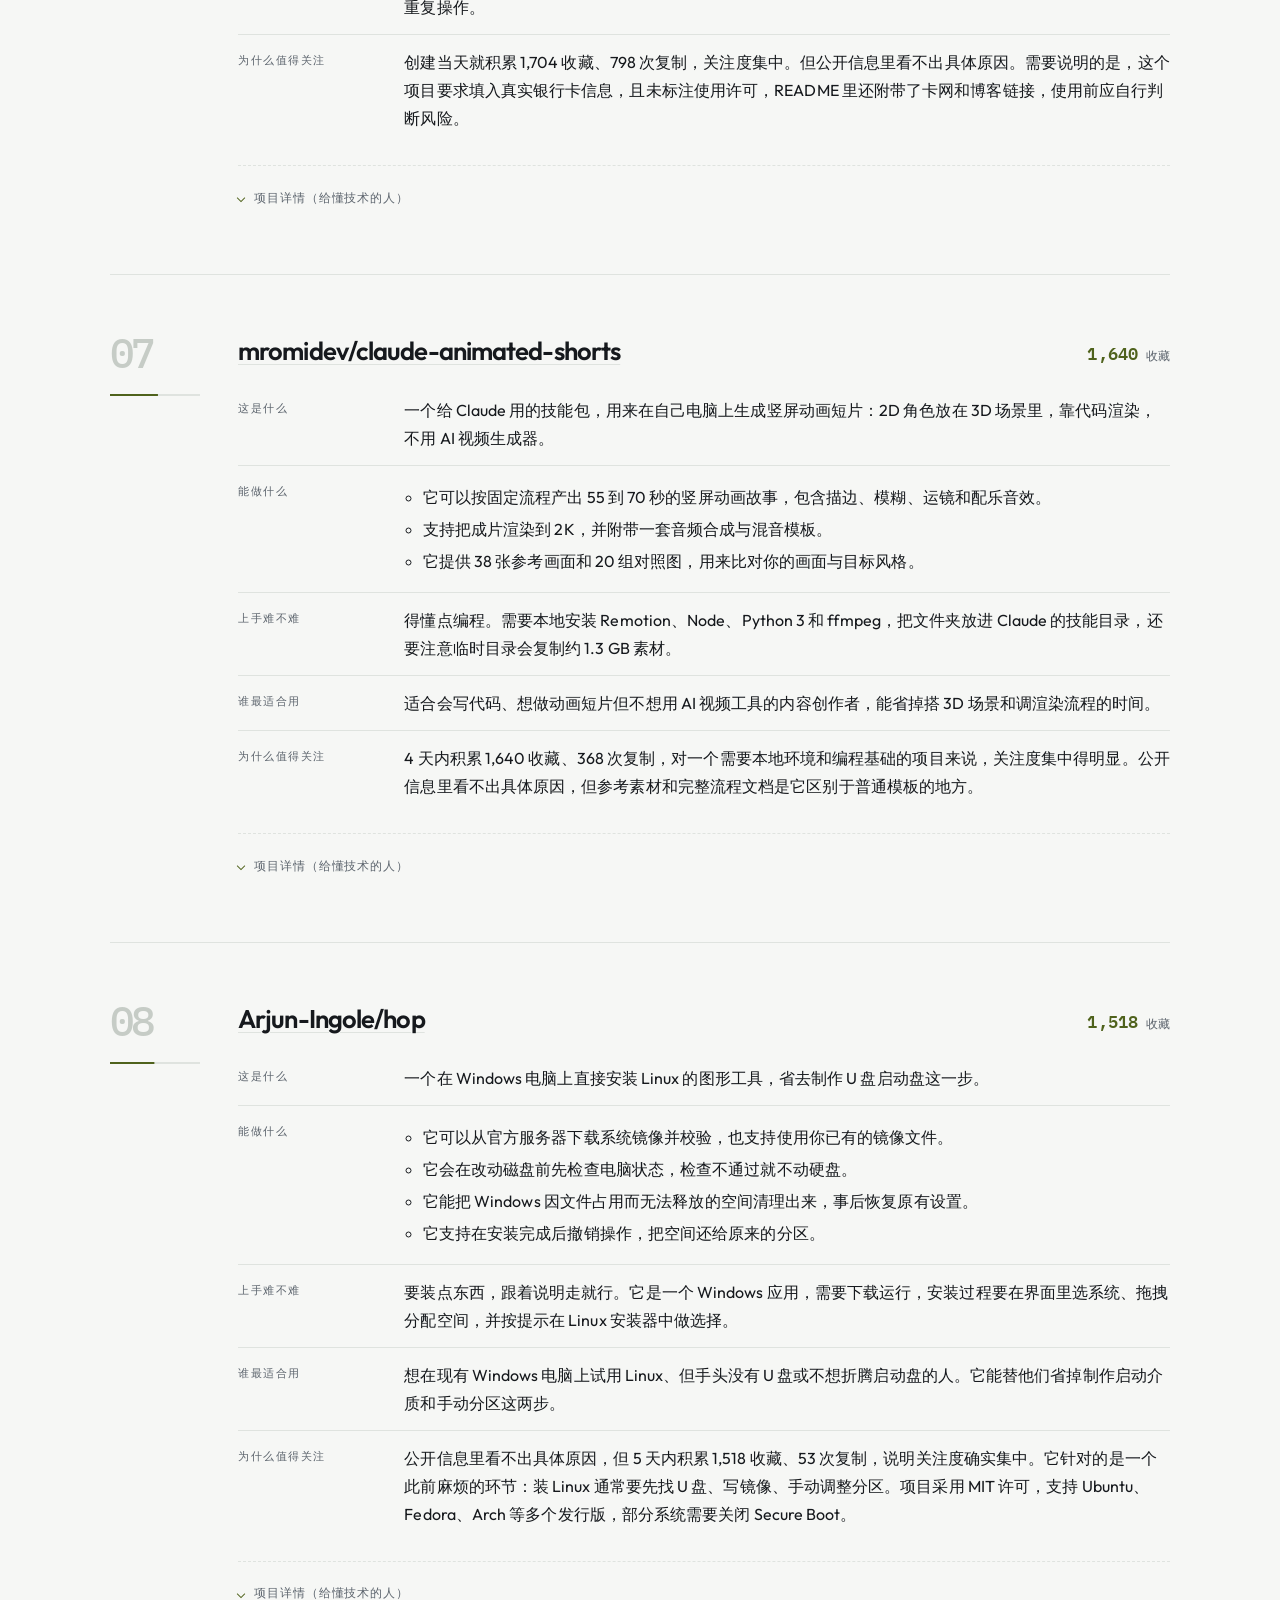
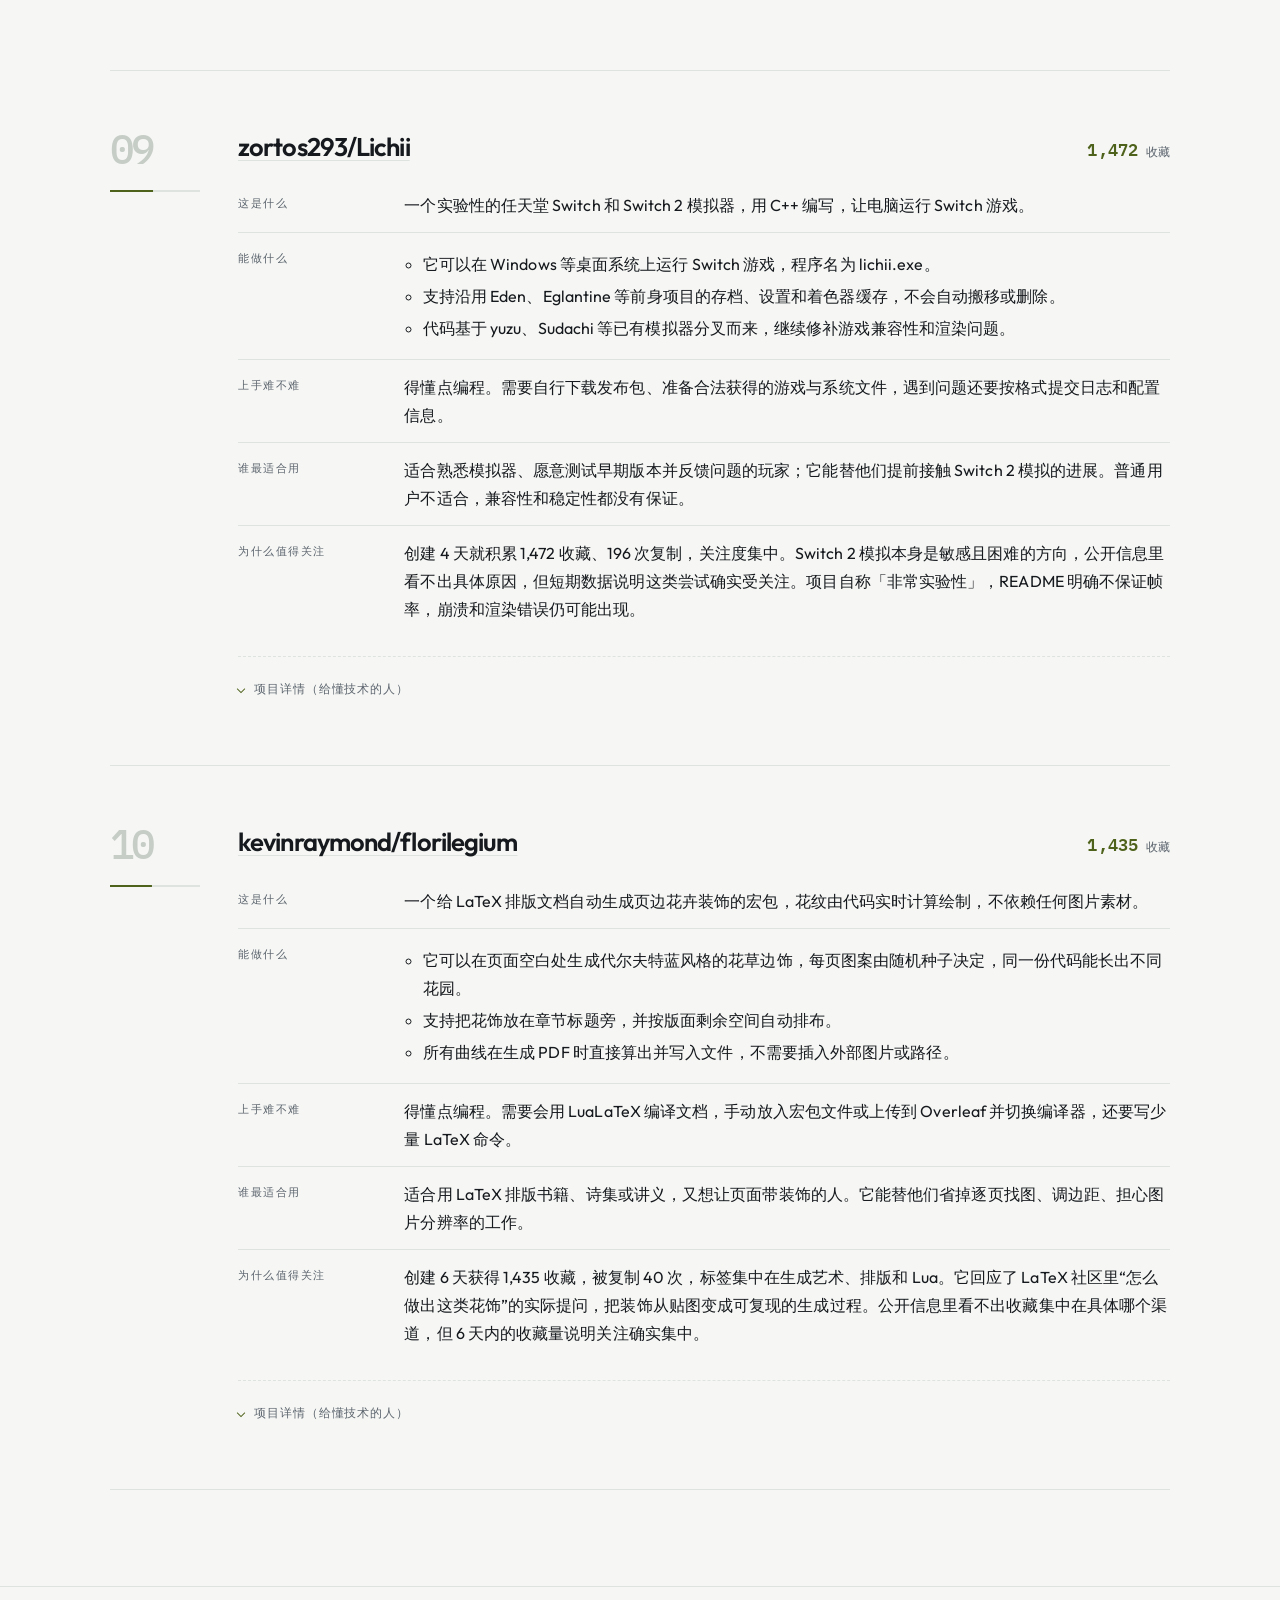
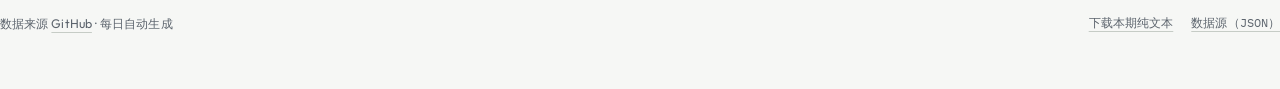
==== commit 7194288d: "chore: 每日 Top10 自动生成 2026-11-05" ====
--- a/docs/posts/2026-11-05.html
+++ b/docs/posts/2026-11-05.html
@@ -4,28 +4,86 @@
 <meta charset="utf-8">
 <meta name="viewport" content="width=device-width,initial-scale=1">
 <meta name="color-scheme" content="light dark">
-<title>GitHub 本周新晋热门 Top3（2026-11-05）</title>
-<meta name="description" content="GitHub 本周新晋热门 Top3（2026-11-05） - 用大白话介绍 GitHub 新晋热门项目">
-<meta property="og:title" content="GitHub 本周新晋热门 Top3（2026-11-05）">
-<meta property="og:description" content="用大白话介绍 GitHub 新晋热门项目">
+<title>GitHub 本周新晋热门 Top10（2026-11-05）</title>
+<meta name="description" content="GitHub 本周新晋热门 Top10（2026-11-05） - 每天用大白话讲清楚 GitHub 上刚火起来的项目">
+<meta property="og:title" content="GitHub 本周新晋热门 Top10（2026-11-05）">
+<meta property="og:description" content="每天用大白话讲清楚 GitHub 上刚火起来的项目">
 <meta property="og:url" content="https://dear202606-star.github.io/stars/index.html">
+<link rel="preconnect" href="https://fonts.googleapis.com">
+<link rel="preconnect" href="https://fonts.gstatic.com" crossorigin>
+<link href="https://fonts.googleapis.com/css2?family=IBM+Plex+Mono:wght@400;500;600&family=Outfit:wght@300;400;500;600;700&display=swap" rel="stylesheet">
 <link rel="stylesheet" href="../style.css">
 </head>
 <body>
 <a class="skip" href="#main">跳到正文</a>
-<main class="wrap" id="main"><a class="back" href="../index.html">← 返回首页</a><header class="hero"><div class="brand">GitHub 新晋热门速览</div><h1>GitHub 本周新晋热门 Top3（2026-11-05）</h1><p class="promise">用大白话讲清楚每个项目，不懂技术也能看懂。</p><p class="meta">每天自动更新 · 近 7 天新晋高星项目 · 更新于 2026-11-05 21:28（UTC+8）</p><div class="overview"><strong>本期看点：</strong>这期榜单上三个项目都在帮人“自己动手做东西”。第一个在琢磨怎么让电脑里的助手更自主地干活，第二个教你看懂别人的软件是怎么运作的，然后照着做一个自己的，第三个攒了两百多个像素画小特效，每个都是一小段代码，还配了个工具帮你做新的。共同点是都不让你只当用户，而是把做法摊开，让你能改、能造。</div></header><article class="card" aria-labelledby="p1">
-<h2 id="p1"><span class="rank">01</span>deepseek-ai/dsh-superagent-prototype <span class="stars"><span aria-hidden="true">⭐</span> 19,225 人收藏</span></h2>
-<div class="summary"><section class="section"><h3 class="label">这是什么</h3><p>一个帮你在 GitHub 项目里干活的 AI 小助手，别人在仓库里喊它做事，它自己开个工位把活干完再回来交差。</p></section><section class="section"><h3 class="label">能做什么</h3><ul><li>它能盯着 GitHub 上的动静，有人让它改代码，它就自己开一个独立的工作环境动手，干完直接提一个合并请求回来。</li><li>你可以让它顺便接上飞书，团队在聊天里提需求，它也能接。</li><li>它自带一个网页面板，把需要人来拍板的事列出来，你不用一直盯着。</li></ul></section><section class="section"><h3 class="label">上手难不难</h3><p>要装点东西，跟着说明走就行。步骤挺多，但作者让你直接叫自己的编程助手照着安装文件一步步带你装。</p></section><section class="section"><h3 class="label">谁最适合用</h3><p>适合一整个团队共用一个 AI 帮忙处理仓库杂活，省掉反复复制粘贴需求、来回催进度的麻烦。</p></section><section class="section"><h3 class="label">为什么火</h3><p>暂不确定。</p></section></div>
+<header class="topbar"><div class="shell topbar-inner"><a class="brand" href="../index.html">GitHub 新晋热门速览</a><nav class="jump" aria-label="本期项目导航"><a href="posts/2026-11-05.html">01</a><a href="posts/2026-11-05.html">02</a><a href="posts/2026-11-05.html">03</a><a href="posts/2026-11-05.html">04</a><a href="posts/2026-11-05.html">05</a><a href="posts/2026-11-05.html">06</a><a href="posts/2026-11-05.html">07</a><a href="posts/2026-11-05.html">08</a><a href="posts/2026-11-05.html">09</a><a href="posts/2026-11-05.html">10</a></nav><span class="live"><i aria-hidden="true"></i>每日自动更新</span></div></header><main class="shell" id="main"><a class="back" href="../index.html">← 返回首页</a><section class="hero"><div class="hero-main"><p class="eyebrow">2026-11-05 · 第 001 期 · 近 7 天新晋项目</p><h1>本周新晋热门 <em>Top 10</em></h1><p class="lede">每天一次，把 GitHub 上刚冒出来的项目讲清楚。不用懂技术，先看它解决什么问题、谁用得上、上手难不难。</p><div class="overview"><span class="overview-label">本期看点</span>本期榜单里，agent-autoloop（3,079 收藏）和 stack-diagram 都在给命令行 Agent 补同一块短板：前者让 Agent 在后台自己推进任务，只在拿不准时发卡片请人决定；后者把一句话描述的技术栈直接画成架构图。NOIR 则用 adb 扫描 Android 应用的权限与上报端点，并给出可回滚的处置。几个项目都在把原本要人工盯的流程交给工具，同时保留人工确认的环节。</div></div><aside class="stats" aria-label="本期数据"><div class="stat"><span class="stat-k">本期项目</span><span><span class="stat-v">10</span><span class="stat-u">个</span></span></div><div class="stat"><span class="stat-k">合计收藏</span><span><span class="stat-v">18,912</span></span></div><div class="stat"><span class="stat-k">观察窗口</span><span><span class="stat-v">7</span><span class="stat-u">天</span></span></div><div class="stat"><span class="stat-k">期号</span><span><span class="stat-v">001</span></span></div><p class="stat-note">数据来自 GitHub 公共接口<br>更新于 2026-11-05 21:49 (UTC+8)</p></aside></section><section aria-labelledby="ranking-title"><div class="rank-head"><h2 id="ranking-title">本期榜单</h2><span>按收藏数排序 · 条形为相对值</span></div><ol class="list"><li class="entry" id="p1" aria-labelledby="p1-title" style="--i:0;--pct:1.0000">
+<div class="entry-rail"><span class="num" aria-hidden="true">01</span><div class="bar" role="img" aria-label="收藏数相对本期最高项目：100%"><i></i></div></div>
+<div class="entry-body">
+<header class="entry-head"><h3 id="p1-title"><a href="https://github.com/KKKKhazix/agent-autoloop" target="_blank" rel="noopener" aria-label="在新窗口打开 GitHub 项目页：KKKKhazix/agent-autoloop">KKKKhazix/agent-autoloop</a></h3><div class="metric"><span class="metric-v">3,079</span><span class="metric-u">收藏</span></div></header>
+<div class="summary"><section class="section"><h4>这是什么</h4><p>一个让命令行 AI 编程助手在后台自动接任务、自己跑完的工具，属于任务调度类软件。</p></section><section class="section"><h4>能做什么</h4><ul><li>它可以按定时规则或外部事件（如新提交的 Issue）自动把任务交给 Claude Code、Codex 这类命令行 Agent 执行。</li><li>支持在遇到删除数据、花钱等需要确认的操作时，通过飞书、钉钉或桌面通知发卡片向你请示，等你回复期间不占进程、不消耗 Token。</li><li>支持用一份 JSON 规则文件配置“什么事、交给谁、在哪个目录干”，保存后几秒生效。</li></ul></section><section class="section"><h4>上手难不难</h4><p>要装点东西，跟着说明走就行。需要 macOS 或 Linux、Node 24、Git 和 curl，并用一条命令安装；Windows 版目前待定，作者称周末完成兼容性测试。</p></section><section class="section"><h4>谁最适合用</h4><p>适合已经在用命令行 AI 编程助手、希望把重复任务（如每日早报、Issue 处理）交给它自动跑的个人开发者。能替他们省掉守在终端前等结果的时间。</p></section><section class="section"><h4>为什么值得关注</h4><p>创建 2 天积累 3,079 收藏、581 次复制，标签集中在 ai-agents、automation、claude-code 方向。公开信息里看不出关注度集中的具体原因，但数据说明需求确实存在：此前这类 Agent 大多需要人守着终端，关掉窗口任务就断。</p></section></div>
 <details class="tech"><summary>项目详情（给懂技术的人）</summary>
-<ul class="facts"><li><a href="https://github.com/deepseek-ai/dsh-superagent-prototype" target="_blank" rel="noopener" aria-label="在新窗口打开 GitHub 项目页：deepseek-ai/dsh-superagent-prototype">去 GitHub 看看这个项目 <span aria-hidden="true">↗</span>（新窗口打开）</a></li><li>主语言：TypeScript ｜ 2,186 人复制过去改 ｜ 使用许可：MIT License</li><li>项目标签：无</li><li>仓库地址（可复制）：https://github.com/deepseek-ai/dsh-superagent-prototype</li></ul></details>
-</article><article class="card" aria-labelledby="p2">
-<h2 id="p2"><span class="rank">02</span>storytold/craft-anything <span class="stars"><span aria-hidden="true">⭐</span> 13,944 人收藏</span></h2>
-<div class="summary"><section class="section"><h3 class="label">这是什么</h3><p>一个能拆开看别人网站、软件、游戏是怎么做出来的，再让 AI 帮你照着自己做一个的东西。</p></section><section class="section"><h3 class="label">能做什么</h3><ul><li>你可以把想学的网站或软件指给它，它会真的去翻看对方的内部结构，不是瞎猜。</li><li>它能叫上一个会写代码的 AI，照着学到的样子给你搭一个新版本。</li><li>它能拿你的成品和原版对比，告诉你哪里还不太像，然后接着改。</li></ul></section><section class="section"><h3 class="label">上手难不难</h3><p>要装点东西，跟着说明走就行。它现在还是早期测试版，得先下载安装，用起来要按步骤来。</p></section><section class="section"><h3 class="label">谁最适合用</h3><p>想学别人怎么做网站、软件或游戏，又不想从零啃代码的人，能省掉大量自己摸索的时间。</p></section><section class="section"><h3 class="label">为什么火</h3><p>暂不确定。</p></section></div>
+<ul class="facts"><li><a href="https://github.com/KKKKhazix/agent-autoloop" target="_blank" rel="noopener">在新窗口打开项目页</a></li><li>主语言：TypeScript ｜ 被复制 581 次 ｜ 使用许可：MIT License</li><li>项目标签：ai-agents, automation, claude-code, cli, codex, event-driven, mcp, nodejs, self-hosted, typescript, workflow</li><li>仓库地址（可复制）：https://github.com/KKKKhazix/agent-autoloop</li></ul></details>
+</div></li><li class="entry" id="p2" aria-labelledby="p2-title" style="--i:1;--pct:0.7688">
+<div class="entry-rail"><span class="num" aria-hidden="true">02</span><div class="bar" role="img" aria-label="收藏数相对本期最高项目：77%"><i></i></div></div>
+<div class="entry-body">
+<header class="entry-head"><h3 id="p2-title"><a href="https://github.com/Verlintas/NOIR" target="_blank" rel="noopener" aria-label="在新窗口打开 GitHub 项目页：Verlintas/NOIR">Verlintas/NOIR</a></h3><div class="metric"><span class="metric-v">2,367</span><span class="metric-u">收藏</span></div></header>
+<div class="summary"><section class="section"><h4>这是什么</h4><p>一个在电脑上运行的 Android 隐私审计工具，通过数据线读取手机里各应用的权限和网络上报地址，整理成一份可复查的报告。</p></section><section class="section"><h4>能做什么</h4><ul><li>它可以列出同时拥有网络权限和敏感权限的应用，并说明每个应用拿到了哪些数据。</li><li>支持从应用的安装包里提取网址，按厂商和用途分类，再与权限配对，判断哪类数据可能发往哪里。</li><li>它会给出处置建议并附回滚命令，区分可自动执行、需人工确认和不宜改动的操作。</li></ul></section><section class="section"><h4>上手难不难</h4><p>要装点东西，跟着说明走就行。需要电脑装有 adb（电脑与安卓设备通信的命令行工具），首次运行会检查环境并询问是否自动下载，全程只需回答两三次是或否。</p></section><section class="section"><h4>谁最适合用</h4><p>适合关心自己手机数据去向的普通用户，以及做应用安全自查的开发者。它能替他们省掉逐个翻应用权限、再猜数据流向的手工活。</p></section><section class="section"><h4>为什么值得关注</h4><p>创建 4 天积累 2,367 收藏、213 次复制，标签集中在隐私审计、去预装和静态分析方向。公开信息里看不出关注度集中的具体原因，但短时间内这个量说明需求确实存在。</p></section></div>
 <details class="tech"><summary>项目详情（给懂技术的人）</summary>
-<ul class="facts"><li><a href="https://github.com/storytold/craft-anything" target="_blank" rel="noopener" aria-label="在新窗口打开 GitHub 项目页：storytold/craft-anything">去 GitHub 看看这个项目 <span aria-hidden="true">↗</span>（新窗口打开）</a></li><li>主语言：Rust ｜ 2,365 人复制过去改 ｜ 使用许可：Apache License 2.0</li><li>项目标签：无</li><li>仓库地址（可复制）：https://github.com/storytold/craft-anything</li></ul></details>
-</article><article class="card" aria-labelledby="p3">
-<h2 id="p3"><span class="rank">03</span>patch-gg/pixelfx <span class="stars"><span aria-hidden="true">⭐</span> 5,109 人收藏</span></h2>
-<div class="summary"><section class="section"><h3 class="label">这是什么</h3><p>一个装满像素风小动画的素材库，火焰、爆炸、闪电这些效果全是用代码画出来的，能直接放进游戏里用。</p></section><section class="section"><h3 class="label">能做什么</h3><ul><li>你能在网页上直接看两百多种效果动起来，还能换颜色、左右翻转。</li><li>你可以把它们导出成图片序列，塞进任何游戏引擎里当特效。</li><li>它自带一个给 Claude Code 用的小工具，能照着你想要的样子做出新的像素特效。</li></ul></section><section class="section"><h3 class="label">上手难不难</h3><p>得懂点编程。想把它放进自己的游戏，得会写代码调用；只想看效果的话，打开网页点点就行。</p></section><section class="section"><h3 class="label">谁最适合用</h3><p>做像素风小游戏的人，省得自己一帧一帧画火焰和爆炸。</p></section><section class="section"><h3 class="label">为什么火</h3><p>暂不确定。</p></section></div>
+<ul class="facts"><li><a href="https://github.com/Verlintas/NOIR" target="_blank" rel="noopener">在新窗口打开项目页</a></li><li>主语言：Kotlin ｜ 被复制 213 次 ｜ 使用许可：MIT License</li><li>项目标签：adb, android, android-privacy, android-security, android-tools, apk-analysis, bloatware, cli, cross-platform, debloat, jadx, kotlin, kotlin-multiplatform, privacy, privacy-tools, security-audit, static-analysis, telemetry, terminal-ui, tui</li><li>仓库地址（可复制）：https://github.com/Verlintas/NOIR</li></ul></details>
+</div></li><li class="entry" id="p3" aria-labelledby="p3-title" style="--i:2;--pct:0.6707">
+<div class="entry-rail"><span class="num" aria-hidden="true">03</span><div class="bar" role="img" aria-label="收藏数相对本期最高项目：67%"><i></i></div></div>
+<div class="entry-body">
+<header class="entry-head"><h3 id="p3-title"><a href="https://github.com/elvarofficial/teardown" target="_blank" rel="noopener" aria-label="在新窗口打开 GitHub 项目页：elvarofficial/teardown">elvarofficial/teardown</a></h3><div class="metric"><span class="metric-v">2,065</span><span class="metric-u">收藏</span></div></header>
+<div class="summary"><section class="section"><h4>这是什么</h4><p>一个让 Claude Code 把任意机械结构生成可拆解 3D 模拟页面的技能插件，属于 AI 编程助手的能力扩展。</p></section><section class="section"><h4>能做什么</h4><ul><li>它可以用自然语言描述一台机器，生成一个离线 HTML 页面，中间是运转的 3D 模型，周围面板显示实时数值。</li><li>支持点击拆开正在工作的部件，无人操作时页面会自动巡览。</li><li>可以把模拟过程录成 60 帧每秒的视频，并配上程序生成的音效。</li></ul></section><section class="section"><h4>上手难不难</h4><p>得懂点编程。需要 Node.js 20 以上，安装后还要执行 npm 安装依赖和 Playwright 浏览器，录视频另需 ffmpeg。</p></section><section class="section"><h4>谁最适合用</h4><p>适合做科普内容或教学演示的人，以及需要向非技术受众解释机械原理的工程师，能替他们省掉手工建模和做动画的时间。</p></section><section class="section"><h4>为什么值得关注</h4><p>6 天内积累 2,065 收藏、321 次复制，关注度集中。它把「讲清一台机器怎么运作」从建模工作变成了写一句话，公开信息里看不出具体原因，但数据说明这个方向确实有人需要。</p></section></div>
 <details class="tech"><summary>项目详情（给懂技术的人）</summary>
-<ul class="facts"><li><a href="https://github.com/patch-gg/pixelfx" target="_blank" rel="noopener" aria-label="在新窗口打开 GitHub 项目页：patch-gg/pixelfx">去 GitHub 看看这个项目 <span aria-hidden="true">↗</span>（新窗口打开）</a></li><li>主语言：JavaScript ｜ 679 人复制过去改 ｜ 使用许可：MIT License</li><li>项目标签：agent-skills, animation, canvas, claude-code-plugin, gamedev, pixel-art, sprite-sheet, vfx</li><li>仓库地址（可复制）：https://github.com/patch-gg/pixelfx</li></ul></details>
-</article><nav class="pager" aria-label="相邻期导航"><span></span><span></span></nav></main><footer><div>数据来源 <a href="https://github.com/trending" target="_blank" rel="noopener">GitHub ↗</a> · 每天自动生成</div><div class="tools">给站长的工具：<a href="posts/2026-11-05.md">下载本期纯文本</a> · <a href="feed.json">数据源（JSON）</a></div></footer></body></html>+<ul class="facts"><li><a href="https://github.com/elvarofficial/teardown" target="_blank" rel="noopener">在新窗口打开项目页</a></li><li>主语言：JavaScript ｜ 被复制 321 次 ｜ 使用许可：MIT License</li><li>项目标签：无</li><li>仓库地址（可复制）：https://github.com/elvarofficial/teardown</li></ul></details>
+</div></li><li class="entry" id="p4" aria-labelledby="p4-title" style="--i:3;--pct:0.5937">
+<div class="entry-rail"><span class="num" aria-hidden="true">04</span><div class="bar" role="img" aria-label="收藏数相对本期最高项目：59%"><i></i></div></div>
+<div class="entry-body">
+<header class="entry-head"><h3 id="p4-title"><a href="https://github.com/caru-ini/stack-diagram" target="_blank" rel="noopener" aria-label="在新窗口打开 GitHub 项目页：caru-ini/stack-diagram">caru-ini/stack-diagram</a></h3><div class="metric"><span class="metric-v">1,828</span><span class="metric-u">收藏</span></div></header>
+<div class="summary"><section class="section"><h4>这是什么</h4><p>一个给 AI 编程助手用的技能包，让助手根据一句技术栈描述生成带官方图标的架构图。</p></section><section class="section"><h4>能做什么</h4><ul><li>它可以把你口述的技术栈（如 Next.js、Neon、Clerk、Stripe）转成一张架构图，节点用各产品的官方图标。</li><li>支持画开发工具链和 AI 应用，不只限于云服务架构。</li><li>兼容 Claude Code、Codex、Cursor 等支持技能机制的助手。</li></ul></section><section class="section"><h4>上手难不难</h4><p>要装点东西，跟着说明走就行。需要通过命令行安装技能，或在 Claude 应用里上传发布包，之后在对话中调用。</p></section><section class="section"><h4>谁最适合用</h4><p>适合需要向同事或客户解释系统结构的开发者，以及写技术文档的人。它能替他们省掉手动排版绘图的时间。</p></section><section class="section"><h4>为什么值得关注</h4><p>创建 4 天积累 1,828 收藏、86 次复制，标签集中在 agent-skills 和架构图方向，说明关注度确实集中。公开信息里看不出具体原因，但短时间内的高收藏表明这类「让助手直接出图」的需求正在被集中尝试。</p></section></div>
+<details class="tech"><summary>项目详情（给懂技术的人）</summary>
+<ul class="facts"><li><a href="https://github.com/caru-ini/stack-diagram" target="_blank" rel="noopener">在新窗口打开项目页</a></li><li>主语言：TypeScript ｜ 被复制 86 次 ｜ 使用许可：MIT License</li><li>项目标签：agent-skills, architecture-diagram, claude-code, claude-skills, codex, diagram, system-architecture, tech-stack</li><li>仓库地址（可复制）：https://github.com/caru-ini/stack-diagram</li></ul></details>
+</div></li><li class="entry" id="p5" aria-labelledby="p5-title" style="--i:4;--pct:0.5859">
+<div class="entry-rail"><span class="num" aria-hidden="true">05</span><div class="bar" role="img" aria-label="收藏数相对本期最高项目：59%"><i></i></div></div>
+<div class="entry-body">
+<header class="entry-head"><h3 id="p5-title"><a href="https://github.com/govijr/terminal-mac" target="_blank" rel="noopener" aria-label="在新窗口打开 GitHub 项目页：govijr/terminal-mac">govijr/terminal-mac</a></h3><div class="metric"><span class="metric-v">1,804</span><span class="metric-u">收藏</span></div></header>
+<div class="summary"><section class="section"><h4>这是什么</h4><p>一个在终端窗口里显示并操作一台虚拟 Mac 桌面的工具，属于面向自动化程序的“电脑操作”环境。</p></section><section class="section"><h4>能做什么</h4><p>它可以在 Apple 芯片 Mac 上启动一台独立的虚拟 macOS，拥有自己的应用、文件和账号，不碰你本机的鼠标和剪贴板。</p><p>它支持在 Kitty、iTerm2 等终端里直接显示这台虚拟 Mac 的屏幕，并转发点击、拖拽、滚动等输入。</p><p>它向自动化程序提供截图和点击等接口，让程序在这台虚拟机上完成操作。</p></section><section class="section"><h4>上手难不难</h4><p>要装点东西，跟着说明走就行。需要 Apple 芯片 Mac 和 macOS 14 以上，首次运行要联网从苹果下载系统镜像，并占用约 64 GiB 虚拟磁盘；普通用户不需要开发工具。</p></section><section class="section"><h4>谁最适合用</h4><p>适合需要让自动化程序操作图形界面、又不想影响自己电脑的人，省掉另备一台机器或手动隔离环境的麻烦。</p></section><section class="section"><h4>为什么值得关注</h4><p>发布 2 天获得 1,804 收藏、110 次复制，标签集中在终端界面与 macOS。公开信息里看不出热度集中的具体原因，但短期数据说明关注确实集中。项目自述仍为早期候选版本，安装包未做苹果公证。</p></section></div>
+<details class="tech"><summary>项目详情（给懂技术的人）</summary>
+<ul class="facts"><li><a href="https://github.com/govijr/terminal-mac" target="_blank" rel="noopener">在新窗口打开项目页</a></li><li>主语言：Swift ｜ 被复制 110 次 ｜ 使用许可：MIT License</li><li>项目标签：cli, gui, macos, shell, swift, terminal, tui</li><li>仓库地址（可复制）：https://github.com/govijr/terminal-mac</li></ul></details>
+</div></li><li class="entry" id="p6" aria-labelledby="p6-title" style="--i:5;--pct:0.5534">
+<div class="entry-rail"><span class="num" aria-hidden="true">06</span><div class="bar" role="img" aria-label="收藏数相对本期最高项目：55%"><i></i></div></div>
+<div class="entry-body">
+<header class="entry-head"><h3 id="p6-title"><a href="https://github.com/worldonlyu/Google_AI_Pro_2Year_ZeroCost_Auto" target="_blank" rel="noopener" aria-label="在新窗口打开 GitHub 项目页：worldonlyu/Google_AI_Pro_2Year_ZeroCost_Auto">worldonlyu/Google_AI_Pro_2Year_ZeroCost_Auto</a></h3><div class="metric"><span class="metric-v">1,704</span><span class="metric-u">收藏</span></div></header>
+<div class="summary"><section class="section"><h4>这是什么</h4><p>一个用来自动化申请 Google AI Pro 两年免费订阅的脚本工具，通过浏览器自动完成绑卡和订阅流程。</p></section><section class="section"><h4>能做什么</h4><ul><li>它可以自动登录 Google 账号，处理辅助邮箱和两步验证。</li><li>支持批量导入账号，逐个执行绑卡、领取免费订阅、取消自动续订。</li><li>它会在结账页面确认金额为 0 美元时才点击订阅，并截图留证。</li></ul></section><section class="section"><h4>上手难不难</h4><p>要装点东西，跟着说明走就行。需要 Windows 系统、Chrome 浏览器和 Python 3.10 以上，还要自备外币信用卡和美区网络代理。</p></section><section class="section"><h4>谁最适合用</h4><p>适合手里有多个 Google 账号、想批量领取免费订阅的人。它能替他们省掉逐个手动登录、绑卡、点订阅的重复操作。</p></section><section class="section"><h4>为什么值得关注</h4><p>创建当天就积累 1,704 收藏、798 次复制，关注度集中。但公开信息里看不出具体原因。需要说明的是，这个项目要求填入真实银行卡信息，且未标注使用许可，README 里还附带了卡网和博客链接，使用前应自行判断风险。</p></section></div>
+<details class="tech"><summary>项目详情（给懂技术的人）</summary>
+<ul class="facts"><li><a href="https://github.com/worldonlyu/Google_AI_Pro_2Year_ZeroCost_Auto" target="_blank" rel="noopener">在新窗口打开项目页</a></li><li>主语言：Python ｜ 被复制 798 次 ｜ 使用许可：未标注</li><li>项目标签：无</li><li>仓库地址（可复制）：https://github.com/worldonlyu/Google_AI_Pro_2Year_ZeroCost_Auto</li></ul></details>
+</div></li><li class="entry" id="p7" aria-labelledby="p7-title" style="--i:6;--pct:0.5326">
+<div class="entry-rail"><span class="num" aria-hidden="true">07</span><div class="bar" role="img" aria-label="收藏数相对本期最高项目：53%"><i></i></div></div>
+<div class="entry-body">
+<header class="entry-head"><h3 id="p7-title"><a href="https://github.com/mromidev/claude-animated-shorts" target="_blank" rel="noopener" aria-label="在新窗口打开 GitHub 项目页：mromidev/claude-animated-shorts">mromidev/claude-animated-shorts</a></h3><div class="metric"><span class="metric-v">1,640</span><span class="metric-u">收藏</span></div></header>
+<div class="summary"><section class="section"><h4>这是什么</h4><p>一个给 Claude 用的技能包，用来在自己电脑上生成竖屏动画短片：2D 角色放在 3D 场景里，靠代码渲染，不用 AI 视频生成器。</p></section><section class="section"><h4>能做什么</h4><ul><li>它可以按固定流程产出 55 到 70 秒的竖屏动画故事，包含描边、模糊、运镜和配乐音效。</li><li>支持把成片渲染到 2K，并附带一套音频合成与混音模板。</li><li>它提供 38 张参考画面和 20 组对照图，用来比对你的画面与目标风格。</li></ul></section><section class="section"><h4>上手难不难</h4><p>得懂点编程。需要本地安装 Remotion、Node、Python 3 和 ffmpeg，把文件夹放进 Claude 的技能目录，还要注意临时目录会复制约 1.3 GB 素材。</p></section><section class="section"><h4>谁最适合用</h4><p>适合会写代码、想做动画短片但不想用 AI 视频工具的内容创作者，能省掉搭 3D 场景和调渲染流程的时间。</p></section><section class="section"><h4>为什么值得关注</h4><p>4 天内积累 1,640 收藏、368 次复制，对一个需要本地环境和编程基础的项目来说，关注度集中得明显。公开信息里看不出具体原因，但参考素材和完整流程文档是它区别于普通模板的地方。</p></section></div>
+<details class="tech"><summary>项目详情（给懂技术的人）</summary>
+<ul class="facts"><li><a href="https://github.com/mromidev/claude-animated-shorts" target="_blank" rel="noopener">在新窗口打开项目页</a></li><li>主语言：TypeScript ｜ 被复制 368 次 ｜ 使用许可：MIT License</li><li>项目标签：无</li><li>仓库地址（可复制）：https://github.com/mromidev/claude-animated-shorts</li></ul></details>
+</div></li><li class="entry" id="p8" aria-labelledby="p8-title" style="--i:7;--pct:0.4930">
+<div class="entry-rail"><span class="num" aria-hidden="true">08</span><div class="bar" role="img" aria-label="收藏数相对本期最高项目：49%"><i></i></div></div>
+<div class="entry-body">
+<header class="entry-head"><h3 id="p8-title"><a href="https://github.com/Arjun-Ingole/hop" target="_blank" rel="noopener" aria-label="在新窗口打开 GitHub 项目页：Arjun-Ingole/hop">Arjun-Ingole/hop</a></h3><div class="metric"><span class="metric-v">1,518</span><span class="metric-u">收藏</span></div></header>
+<div class="summary"><section class="section"><h4>这是什么</h4><p>一个在 Windows 电脑上直接安装 Linux 的图形工具，省去制作 U 盘启动盘这一步。</p></section><section class="section"><h4>能做什么</h4><ul><li>它可以从官方服务器下载系统镜像并校验，也支持使用你已有的镜像文件。</li><li>它会在改动磁盘前先检查电脑状态，检查不通过就不动硬盘。</li><li>它能把 Windows 因文件占用而无法释放的空间清理出来，事后恢复原有设置。</li><li>它支持在安装完成后撤销操作，把空间还给原来的分区。</li></ul></section><section class="section"><h4>上手难不难</h4><p>要装点东西，跟着说明走就行。它是一个 Windows 应用，需要下载运行，安装过程要在界面里选系统、拖拽分配空间，并按提示在 Linux 安装器中做选择。</p></section><section class="section"><h4>谁最适合用</h4><p>想在现有 Windows 电脑上试用 Linux、但手头没有 U 盘或不想折腾启动盘的人。它能替他们省掉制作启动介质和手动分区这两步。</p></section><section class="section"><h4>为什么值得关注</h4><p>公开信息里看不出具体原因，但 5 天内积累 1,518 收藏、53 次复制，说明关注度确实集中。它针对的是一个此前麻烦的环节：装 Linux 通常要先找 U 盘、写镜像、手动调整分区。项目采用 MIT 许可，支持 Ubuntu、Fedora、Arch 等多个发行版，部分系统需要关闭 Secure Boot。</p></section></div>
+<details class="tech"><summary>项目详情（给懂技术的人）</summary>
+<ul class="facts"><li><a href="https://github.com/Arjun-Ingole/hop" target="_blank" rel="noopener">在新窗口打开项目页</a></li><li>主语言：PowerShell ｜ 被复制 53 次 ｜ 使用许可：MIT License</li><li>项目标签：无</li><li>仓库地址（可复制）：https://github.com/Arjun-Ingole/hop</li></ul></details>
+</div></li><li class="entry" id="p9" aria-labelledby="p9-title" style="--i:8;--pct:0.4781">
+<div class="entry-rail"><span class="num" aria-hidden="true">09</span><div class="bar" role="img" aria-label="收藏数相对本期最高项目：48%"><i></i></div></div>
+<div class="entry-body">
+<header class="entry-head"><h3 id="p9-title"><a href="https://github.com/zortos293/Lichii" target="_blank" rel="noopener" aria-label="在新窗口打开 GitHub 项目页：zortos293/Lichii">zortos293/Lichii</a></h3><div class="metric"><span class="metric-v">1,472</span><span class="metric-u">收藏</span></div></header>
+<div class="summary"><section class="section"><h4>这是什么</h4><p>一个实验性的任天堂 Switch 和 Switch 2 模拟器，用 C++ 编写，让电脑运行 Switch 游戏。</p></section><section class="section"><h4>能做什么</h4><ul><li>它可以在 Windows 等桌面系统上运行 Switch 游戏，程序名为 lichii.exe。</li><li>支持沿用 Eden、Eglantine 等前身项目的存档、设置和着色器缓存，不会自动搬移或删除。</li><li>代码基于 yuzu、Sudachi 等已有模拟器分叉而来，继续修补游戏兼容性和渲染问题。</li></ul></section><section class="section"><h4>上手难不难</h4><p>得懂点编程。需要自行下载发布包、准备合法获得的游戏与系统文件，遇到问题还要按格式提交日志和配置信息。</p></section><section class="section"><h4>谁最适合用</h4><p>适合熟悉模拟器、愿意测试早期版本并反馈问题的玩家；它能替他们提前接触 Switch 2 模拟的进展。普通用户不适合，兼容性和稳定性都没有保证。</p></section><section class="section"><h4>为什么值得关注</h4><p>创建 4 天就积累 1,472 收藏、196 次复制，关注度集中。Switch 2 模拟本身是敏感且困难的方向，公开信息里看不出具体原因，但短期数据说明这类尝试确实受关注。项目自称「非常实验性」，README 明确不保证帧率，崩溃和渲染错误仍可能出现。</p></section></div>
+<details class="tech"><summary>项目详情（给懂技术的人）</summary>
+<ul class="facts"><li><a href="https://github.com/zortos293/Lichii" target="_blank" rel="noopener">在新窗口打开项目页</a></li><li>主语言：C++ ｜ 被复制 196 次 ｜ 使用许可：GNU General Public License v3.0</li><li>项目标签：无</li><li>仓库地址（可复制）：https://github.com/zortos293/Lichii</li></ul></details>
+</div></li><li class="entry" id="p10" aria-labelledby="p10-title" style="--i:9;--pct:0.4661">
+<div class="entry-rail"><span class="num" aria-hidden="true">10</span><div class="bar" role="img" aria-label="收藏数相对本期最高项目：47%"><i></i></div></div>
+<div class="entry-body">
+<header class="entry-head"><h3 id="p10-title"><a href="https://github.com/kevinraymond/florilegium" target="_blank" rel="noopener" aria-label="在新窗口打开 GitHub 项目页：kevinraymond/florilegium">kevinraymond/florilegium</a></h3><div class="metric"><span class="metric-v">1,435</span><span class="metric-u">收藏</span></div></header>
+<div class="summary"><section class="section"><h4>这是什么</h4><p>一个给 LaTeX 排版文档自动生成页边花卉装饰的宏包，花纹由代码实时计算绘制，不依赖任何图片素材。</p></section><section class="section"><h4>能做什么</h4><ul><li>它可以在页面空白处生成代尔夫特蓝风格的花草边饰，每页图案由随机种子决定，同一份代码能长出不同花园。</li><li>支持把花饰放在章节标题旁，并按版面剩余空间自动排布。</li><li>所有曲线在生成 PDF 时直接算出并写入文件，不需要插入外部图片或路径。</li></ul></section><section class="section"><h4>上手难不难</h4><p>得懂点编程。需要会用 LuaLaTeX 编译文档，手动放入宏包文件或上传到 Overleaf 并切换编译器，还要写少量 LaTeX 命令。</p></section><section class="section"><h4>谁最适合用</h4><p>适合用 LaTeX 排版书籍、诗集或讲义，又想让页面带装饰的人。它能替他们省掉逐页找图、调边距、担心图片分辨率的工作。</p></section><section class="section"><h4>为什么值得关注</h4><p>创建 6 天获得 1,435 收藏，被复制 40 次，标签集中在生成艺术、排版和 Lua。它回应了 LaTeX 社区里“怎么做出这类花饰”的实际提问，把装饰从贴图变成可复现的生成过程。公开信息里看不出收藏集中在具体哪个渠道，但 6 天内的收藏量说明关注确实集中。</p></section></div>
+<details class="tech"><summary>项目详情（给懂技术的人）</summary>
+<ul class="facts"><li><a href="https://github.com/kevinraymond/florilegium" target="_blank" rel="noopener">在新窗口打开项目页</a></li><li>主语言：TeX ｜ 被复制 40 次 ｜ 使用许可：MIT License</li><li>项目标签：generative-art, latex, latex-package, lua, lualatex, postscript, procedural-generation, svg, typography</li><li>仓库地址（可复制）：https://github.com/kevinraymond/florilegium</li></ul></details>
+</div></li></ol></section><nav class="pager" aria-label="相邻期导航"><span></span></nav></main><footer><div>数据来源 <a href="https://github.com/trending" target="_blank" rel="noopener">GitHub</a> · 每日自动生成</div><div class="tools"><a href="posts/2026-11-05.md">下载本期纯文本</a><a href="feed.json">数据源（JSON）</a></div></footer></body></html>
--- a/docs/style.css
+++ b/docs/style.css
@@ -1,60 +1,180 @@
 
-:root{color-scheme:light dark;--bg:#f6f7f9;--card:#fff;--text:#1f2328;--muted:#59636e;
---line:#d8dee4;--accent:#0550ae;--accent-soft:#ddf4ff;--star:#9a6700;
---shadow:0 1px 3px rgba(31,35,40,.08)}
-@media(prefers-color-scheme:dark){:root{--bg:#0d1117;--card:#161b22;--text:#e6edf3;
---muted:#9198a1;--line:#30363d;--accent:#79c0ff;--accent-soft:#122d4a;--star:#e3b341;
---shadow:0 1px 3px rgba(0,0,0,.4)}}
-*{box-sizing:border-box}
-html{-webkit-text-size-adjust:100%}
-body{margin:0;background:var(--bg);color:var(--text);
-font-family:-apple-system,BlinkMacSystemFont,"Segoe UI","PingFang SC","Hiragino Sans GB","Microsoft YaHei",sans-serif;
-line-height:1.8;font-size:1rem;-webkit-font-smoothing:antialiased}
-a{color:var(--accent);text-decoration:underline;text-underline-offset:3px}
-a:hover{text-decoration-thickness:2px}
-a:focus-visible,summary:focus-visible{outline:3px solid var(--accent);outline-offset:3px;border-radius:4px}
-.skip{position:absolute;left:-9999px;top:0;background:var(--card);padding:10px 16px;z-index:10}
-.skip:focus{left:12px;top:12px}
-.wrap{max-width:820px;margin:0 auto;padding:0 18px}
-header.hero{padding:40px 0 26px;border-bottom:1px solid var(--line);margin-bottom:26px}
-.brand{font-size:.875rem;letter-spacing:.08em;color:var(--accent);font-weight:700}
-h1{font-size:1.875rem;line-height:1.35;margin:12px 0 10px;letter-spacing:-.02em;
-overflow-wrap:anywhere}
-.promise{font-size:1rem;font-weight:600;margin:0 0 6px}
-.meta{color:var(--muted);font-size:.875rem;margin:0}
-.overview{margin-top:20px;background:var(--accent-soft);border-left:4px solid var(--accent);
-padding:14px 18px;border-radius:0 10px 10px 0;font-size:1rem}
-.card{background:var(--card);border:1px solid var(--line);border-radius:14px;
-padding:22px 24px;margin:0 0 18px;box-shadow:var(--shadow)}
-.card h2{font-size:1.25rem;margin:0 0 4px;overflow-wrap:anywhere}
-.card h2 .rank{color:var(--muted);font-weight:600;margin-right:8px}
-.stars{color:var(--star);font-size:.9375rem;font-weight:700;white-space:nowrap}
-.section{margin:16px 0 0}
-.section h3{display:inline-block;font-size:.875rem;font-weight:700;color:var(--accent);
-background:var(--accent-soft);padding:2px 12px;border-radius:20px;margin:0 0 6px}
-.section p{margin:0 0 8px}
-.section ul{margin:0;padding-left:22px}.section li{margin:4px 0}
-details.tech{margin-top:18px;border-top:1px dashed var(--line);padding-top:10px}
-details.tech summary{cursor:pointer;color:var(--muted);font-size:.875rem;padding:6px 0;
-list-style:none;display:block;min-height:24px}
+:root{
+  color-scheme:light dark;
+  --bg:#F6F7F5;--surface:#FFFFFF;--ink:#16191D;--muted:#5C646D;
+  --line:#DFE3DF;--line-2:#C6CCC6;--accent:#4F621C;--accent-soft:#EDF2DC;
+  --grid:rgba(22,25,29,.032);
+  --font-d:"Outfit","PingFang SC","Hiragino Sans GB","Microsoft YaHei",sans-serif;
+  --font-m:"IBM Plex Mono","SFMono-Regular",Consolas,monospace;
+  --ease:cubic-bezier(.2,.8,.2,1);
+}
+@media(prefers-color-scheme:dark){
+  :root{
+    --bg:#0B0E11;--surface:#11151A;--ink:#EBEEF0;--muted:#8B939C;
+    --line:#22272E;--line-2:#3A424B;--accent:#BED857;--accent-soft:#191F12;
+    --grid:rgba(255,255,255,.018);
+  }
+}
+*,*::before,*::after{box-sizing:border-box}
+html{-webkit-text-size-adjust:100%;scroll-behavior:smooth}
+body{margin:0;background:var(--bg);color:var(--ink);font-family:var(--font-d);
+ font-size:1rem;line-height:1.75;letter-spacing:.005em;-webkit-font-smoothing:antialiased}
+body::before{content:"";position:fixed;inset:0;pointer-events:none;z-index:0;
+ background-image:linear-gradient(var(--grid) 1px,transparent 1px),
+ linear-gradient(90deg,var(--grid) 1px,transparent 1px);
+ background-size:52px 52px}
+.shell{position:relative;z-index:1;max-width:1180px;margin:0 auto;
+ padding:0 clamp(20px,5vw,60px)}
+a{color:inherit;text-decoration:underline;text-decoration-color:var(--line-2);
+ text-underline-offset:4px;text-decoration-thickness:1px}
+a:hover{text-decoration-color:var(--accent)}
+:focus-visible{outline:2px solid var(--accent);outline-offset:4px;border-radius:2px}
+.skip{position:absolute;left:-9999px;top:0;background:var(--surface);
+ padding:12px 18px;z-index:60;border:1px solid var(--line-2)}
+.skip:focus{left:16px;top:16px}
+.mono,.num,.metric,.stat-v,.eyebrow,.tag,.jump,.live,.facts,.archive,.tools,
+.rank-head span,.stat-note,.pager{font-family:var(--font-m);font-variant-numeric:tabular-nums}
+
+/* 顶栏：细线 + 期数锚点 + 状态点 */
+.topbar{position:sticky;top:0;z-index:20;border-bottom:1px solid var(--line);
+ background:color-mix(in srgb,var(--bg) 90%,transparent);backdrop-filter:blur(14px)}
+.topbar-inner{display:grid;grid-template-columns:auto 1fr auto;gap:24px;
+ align-items:center;min-height:62px}
+.brand{display:flex;align-items:center;gap:11px;font-family:var(--font-m);
+ font-size:.78rem;letter-spacing:.14em;text-transform:uppercase;
+ text-decoration:none;font-weight:600}
+.brand::before{content:"";width:9px;height:9px;background:var(--accent);
+ transform:rotate(45deg);display:block}
+.jump{display:flex;gap:clamp(8px,1.4vw,18px);justify-content:center;
+ font-size:.72rem;letter-spacing:.06em;overflow-x:auto;scrollbar-width:none}
+.jump::-webkit-scrollbar{display:none}
+.jump a{color:var(--muted);text-decoration:none;padding:8px 2px}
+.jump a:hover,.jump a[aria-current="true"]{color:var(--accent)}
+.live{font-size:.7rem;letter-spacing:.12em;color:var(--muted);white-space:nowrap}
+.live i{display:inline-block;width:6px;height:6px;border-radius:50%;
+ background:var(--accent);margin-right:9px;vertical-align:middle;
+ animation:pulse 2.6s var(--ease) infinite}
+
+/* Hero：非对称双栏，右侧为真实统计 */
+.hero{display:grid;grid-template-columns:minmax(0,1.7fr) minmax(220px,.72fr);
+ gap:clamp(30px,5.5vw,80px);align-items:end;
+ padding:clamp(46px,7vw,94px) 0 clamp(38px,5vw,68px)}
+.eyebrow{font-size:.72rem;letter-spacing:.2em;text-transform:uppercase;
+ color:var(--muted);margin:0 0 22px}
+h1{font-size:clamp(2.25rem,5.6vw,4.35rem);line-height:1.04;
+ letter-spacing:-.048em;font-weight:600;margin:0 0 22px;overflow-wrap:anywhere}
+h1 em{font-style:normal;color:var(--accent)}
+.lede{font-size:clamp(1rem,1.45vw,1.15rem);line-height:1.72;
+ color:var(--muted);max-width:52ch;margin:0 0 30px}
+.overview{border-left:2px solid var(--accent);padding:2px 0 2px 20px;
+ max-width:62ch;font-size:.97rem;line-height:1.75}
+.overview-label{display:block;font-family:var(--font-m);font-size:.68rem;
+ letter-spacing:.18em;text-transform:uppercase;color:var(--accent);margin-bottom:6px}
+.stats{border-top:1px solid var(--line-2)}
+.stat{display:grid;grid-template-columns:1fr auto;align-items:baseline;
+ padding:13px 0;border-bottom:1px solid var(--line)}
+.stat-k{font-size:.82rem;color:var(--muted)}
+.stat-v{font-size:clamp(1.35rem,2.2vw,1.8rem);font-weight:600;letter-spacing:-.04em}
+.stat-u{font-size:.76rem;color:var(--muted);margin-left:7px}
+.stat-note{font-size:.72rem;color:var(--muted);margin:14px 0 0;line-height:1.6}
+
+/* 榜单：细线分隔，条目带相对收藏数条形 */
+.rank-head{display:flex;justify-content:space-between;align-items:baseline;
+ gap:16px;border-bottom:1px solid var(--ink);padding-bottom:14px}
+.rank-head h2{font-size:1.02rem;font-weight:600;letter-spacing:.01em;margin:0}
+.rank-head span{font-size:.7rem;color:var(--muted);letter-spacing:.1em}
+.list{list-style:none;margin:0;padding:0}
+.entry{display:grid;grid-template-columns:clamp(62px,7vw,104px) minmax(0,1fr);
+ gap:clamp(18px,3vw,44px);padding:clamp(32px,4.4vw,54px) 0;
+ border-bottom:1px solid var(--line);
+ animation:rise .55s var(--ease) both;
+ animation-delay:calc(var(--i,0) * 55ms)}
+.entry-rail{display:flex;flex-direction:column;gap:20px;padding-top:4px}
+.num{font-size:clamp(1.7rem,3.2vw,2.75rem);font-weight:500;
+ letter-spacing:-.09em;line-height:1;color:var(--line-2);
+ transition:color .3s var(--ease)}
+.entry:hover .num,.entry:focus-within .num{color:var(--accent)}
+.bar{height:2px;background:var(--line);overflow:hidden}
+.bar i{display:block;height:100%;background:var(--accent);
+ transform-origin:left;animation:grow 1s var(--ease) both;
+ animation-delay:calc(var(--i,0) * 55ms + 200ms)}
+.entry-head{display:flex;justify-content:space-between;align-items:baseline;
+ gap:18px;flex-wrap:wrap;margin-bottom:22px}
+.entry-head h3{font-size:clamp(1.15rem,2.1vw,1.6rem);font-weight:600;
+ letter-spacing:-.035em;margin:0;overflow-wrap:anywhere}
+.entry-head h3 a{text-decoration-color:var(--line)}
+.metric{white-space:nowrap;font-size:.9rem}
+.metric-v{font-size:1.05rem;font-weight:600;color:var(--accent)}
+.metric-u{font-size:.72rem;color:var(--muted);margin-left:8px}
+
+/* 五字段：标签列 + 内容列，不用胶囊 */
+.summary{display:grid}
+.section{display:grid;grid-template-columns:clamp(92px,11vw,142px) minmax(0,1fr);
+ gap:clamp(14px,2vw,30px);padding:13px 0;border-top:1px solid var(--line)}
+.section:first-child{border-top:0;padding-top:0}
+.section h4{margin:0;padding-top:3px;font-family:var(--font-m);font-size:.7rem;
+ font-weight:500;letter-spacing:.14em;color:var(--muted)}
+.section p{margin:0;line-height:1.75}
+.section ul{margin:0;padding-left:1.15em}
+.section li{margin:4px 0}
+details.tech{margin-top:20px;border-top:1px dashed var(--line);padding-top:10px}
+details.tech summary{cursor:pointer;list-style:none;display:flex;align-items:center;
+ gap:10px;min-height:44px;font-family:var(--font-m);font-size:.72rem;
+ letter-spacing:.08em;color:var(--muted)}
 details.tech summary::-webkit-details-marker{display:none}
-details.tech summary::before{content:"▸ ";color:var(--accent)}
-details.tech[open] summary::before{content:"▾ "}
-.facts{list-style:none;padding:0;margin:8px 0 0;font-size:.875rem;color:var(--muted)}
-.facts li{margin:6px 0;overflow-wrap:anywhere}
-.facts a{display:inline-block;padding:4px 0}
-.archive{margin:36px 0 20px;padding-top:24px;border-top:1px solid var(--line)}
-.archive h2{font-size:1.1875rem;margin:0 0 12px}
-.archive ul{list-style:none;padding:0}
-.archive li{padding:0;border-bottom:1px dashed var(--line);font-size:.9375rem}
-.archive a{display:block;padding:11px 0}
-.archive .cnt{color:var(--muted);font-size:.875rem}
-.pager{display:flex;justify-content:space-between;gap:12px;margin:24px 0;flex-wrap:wrap}
-.pager a{display:block;padding:10px 14px;border:1px solid var(--line);border-radius:10px;
-background:var(--card);min-height:44px}
-footer{padding:28px 0 44px;color:var(--muted);font-size:.875rem;text-align:center}
-.tools{margin-top:12px;font-size:.8125rem}
-.back{display:inline-block;margin:22px 0;font-size:.9375rem}
-@media(max-width:600px){h1{font-size:1.5rem}.card{padding:18px}.wrap{padding:0 14px}
-header.hero{padding:28px 0 20px}.meta,.facts{font-size:.9375rem}}
-@media(max-width:380px){.pager{flex-direction:column}.stars{display:block;margin-top:4px}}
+details.tech summary::before{content:"";width:6px;height:6px;
+ border-right:1px solid var(--accent);border-bottom:1px solid var(--accent);
+ transform:rotate(45deg);transition:transform .25s var(--ease)}
+details.tech[open] summary::before{transform:rotate(225deg)}
+.facts{list-style:none;margin:4px 0 0;padding:0;display:grid;gap:7px;
+ font-size:.82rem;color:var(--muted)}
+.facts li{overflow-wrap:anywhere}
+.facts a{display:inline-flex;align-items:center;min-height:44px}
+
+/* 导航与归档 */
+.pager{display:flex;justify-content:space-between;gap:16px;flex-wrap:wrap;
+ margin:clamp(28px,4vw,48px) 0;font-size:.8rem}
+.pager a{display:inline-flex;align-items:center;min-height:44px;padding:10px 16px;
+ border:1px solid var(--line-2);text-decoration:none}
+.pager a:hover{border-color:var(--accent);color:var(--accent)}
+.archive{margin:0 0 clamp(40px,6vw,72px);padding-top:26px;
+ border-top:1px solid var(--line)}
+.archive h2{font-family:var(--font-d);font-size:1.02rem;font-weight:600;margin:0 0 12px}
+.archive ul{list-style:none;margin:0;padding:0}
+.archive li{border-bottom:1px solid var(--line)}
+.archive a{display:flex;justify-content:space-between;gap:16px;
+ align-items:center;min-height:44px;padding:10px 0;
+ font-size:.82rem;text-decoration:none}
+.archive a:hover{color:var(--accent)}
+.archive .cnt{font-size:.74rem;color:var(--muted);white-space:nowrap}
+.back{display:inline-block;margin:24px 0 0;font-family:var(--font-m);
+ font-size:.78rem;min-height:44px;line-height:44px}
+footer{padding:26px 0 54px;border-top:1px solid var(--line);
+ font-size:.78rem;color:var(--muted);display:flex;
+ justify-content:space-between;gap:16px;flex-wrap:wrap}
+.tools{font-size:.72rem;display:flex;gap:18px}
+.placeholder{max-width:60ch;padding:clamp(48px,7vw,96px) 0}
+
+@keyframes rise{from{opacity:0;transform:translateY(15px)}to{opacity:1;transform:translateY(0)}}
+@keyframes grow{from{transform:scaleX(0)}to{transform:scaleX(var(--pct,1))}}
+@keyframes pulse{0%,100%{opacity:1;transform:scale(1)}50%{opacity:.3;transform:scale(.65)}}
+
+@media(max-width:880px){
+ .hero{grid-template-columns:1fr;gap:34px;align-items:start}
+ .jump{display:none}
+ .topbar-inner{grid-template-columns:auto 1fr}
+}
+@media(max-width:640px){
+ .entry{grid-template-columns:1fr;gap:14px}
+ .entry-rail{flex-direction:row;align-items:center;gap:16px;padding-top:0}
+ .bar{flex:1}
+ .section{grid-template-columns:1fr;gap:5px;padding:12px 0}
+ .section h4{padding-top:0}
+ h1{font-size:clamp(2rem,9vw,2.7rem)}
+ .overview{font-size:.93rem}
+}
+@media(prefers-reduced-motion:reduce){
+ *,*::before,*::after{animation:none!important;transition:none!important;
+ scroll-behavior:auto!important}
+ .bar i{transform:scaleX(var(--pct,1))}
+}
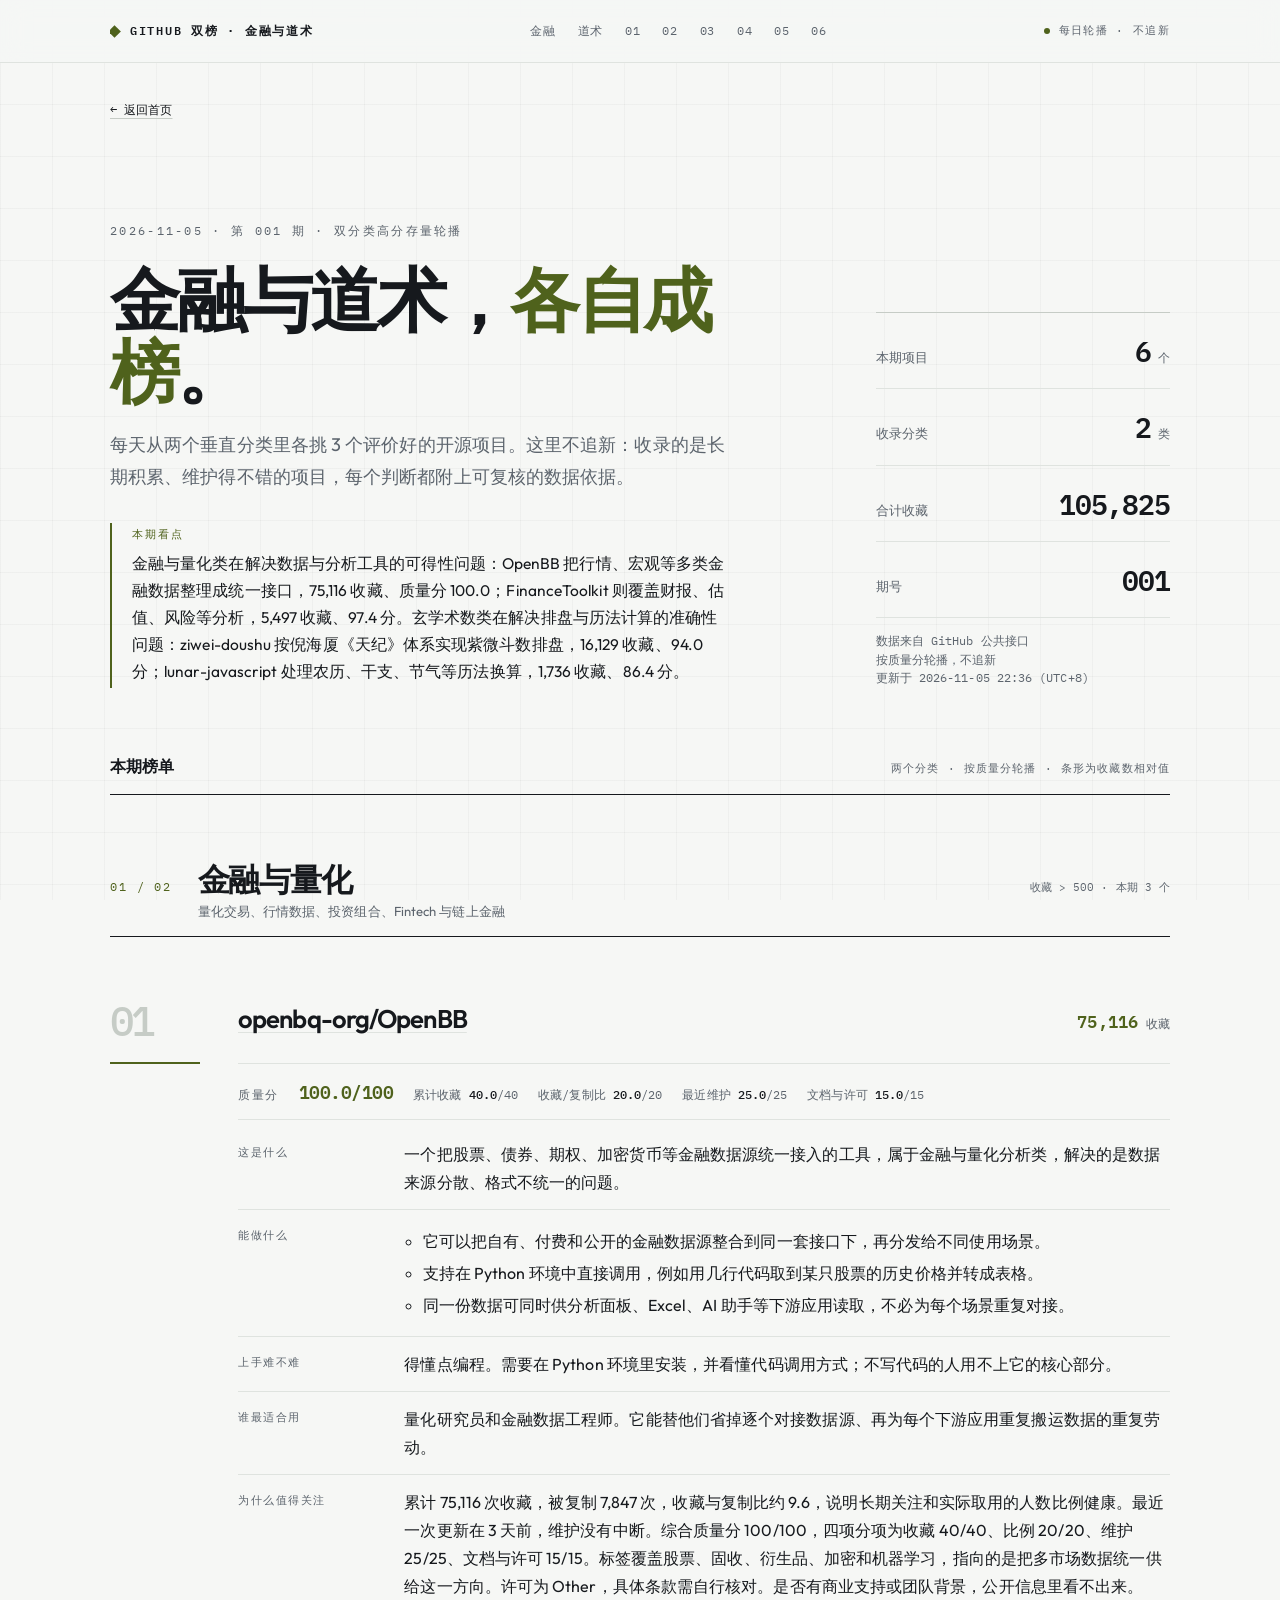
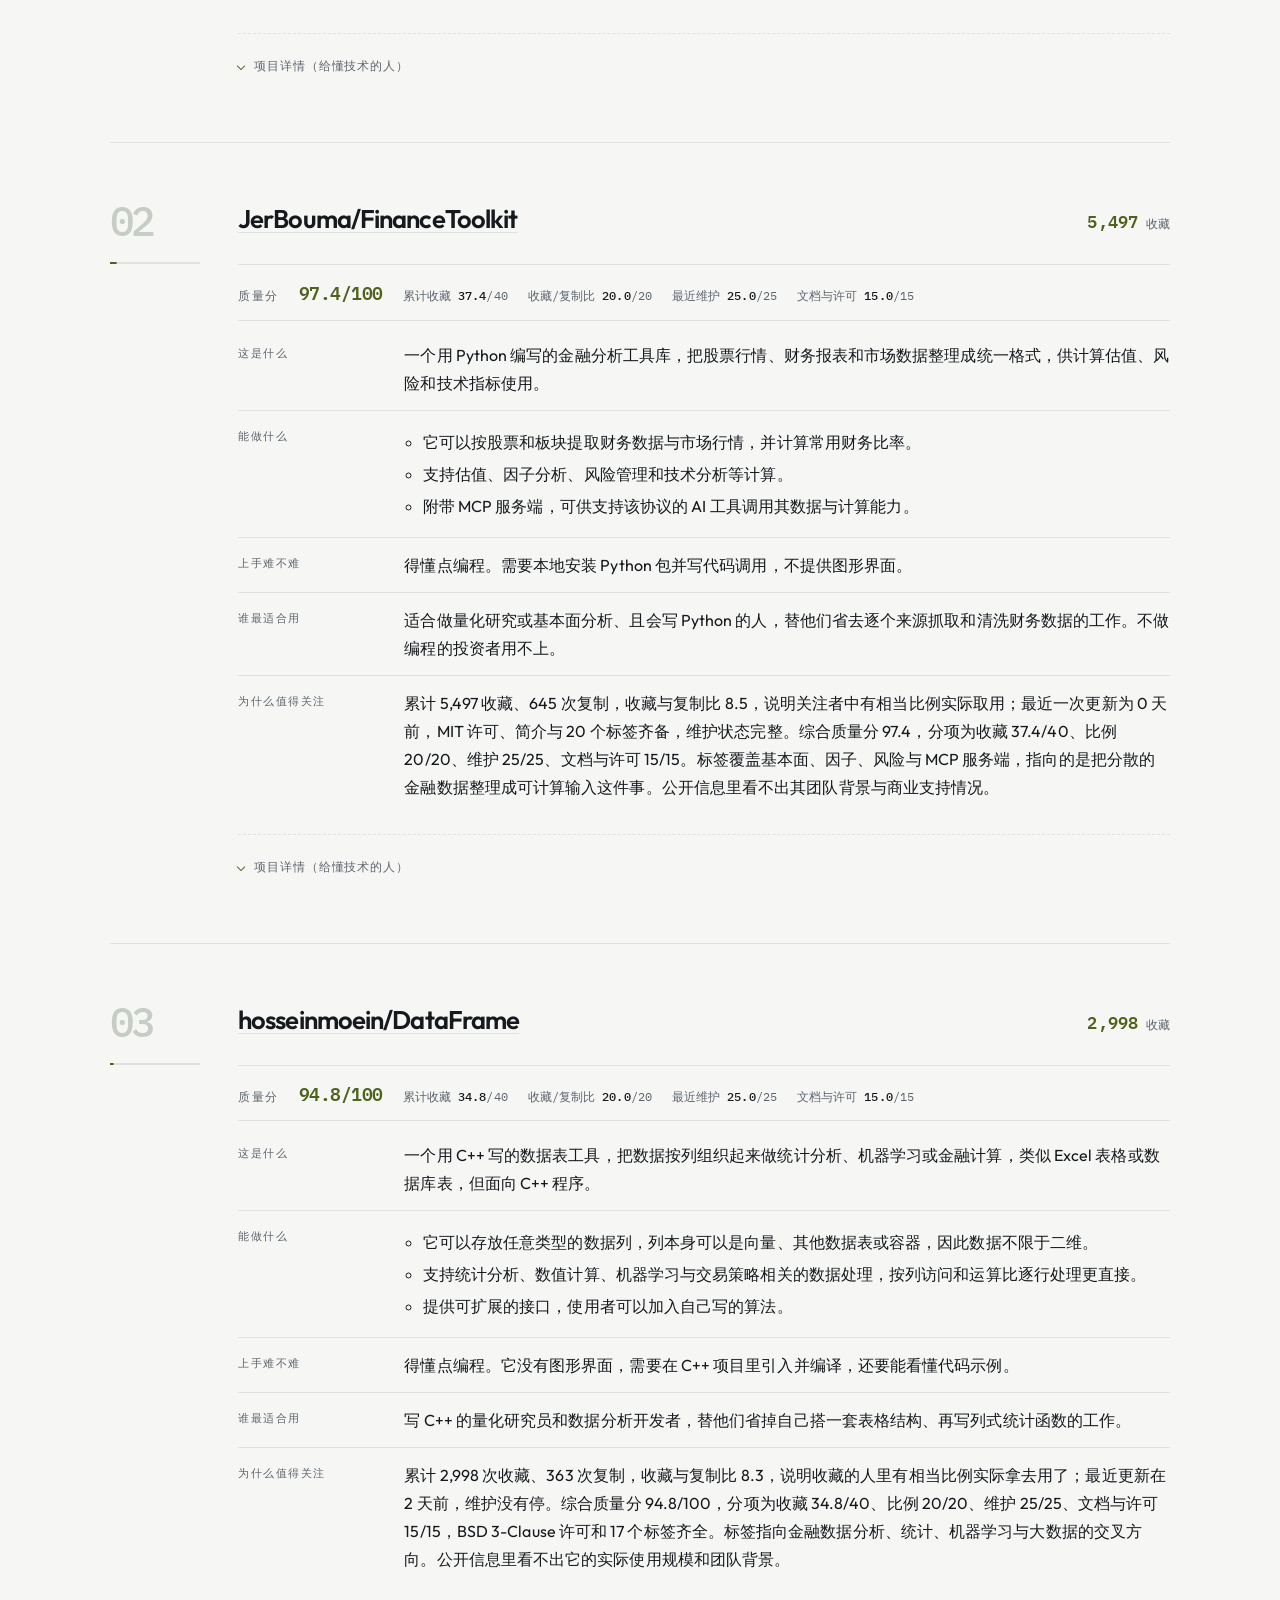
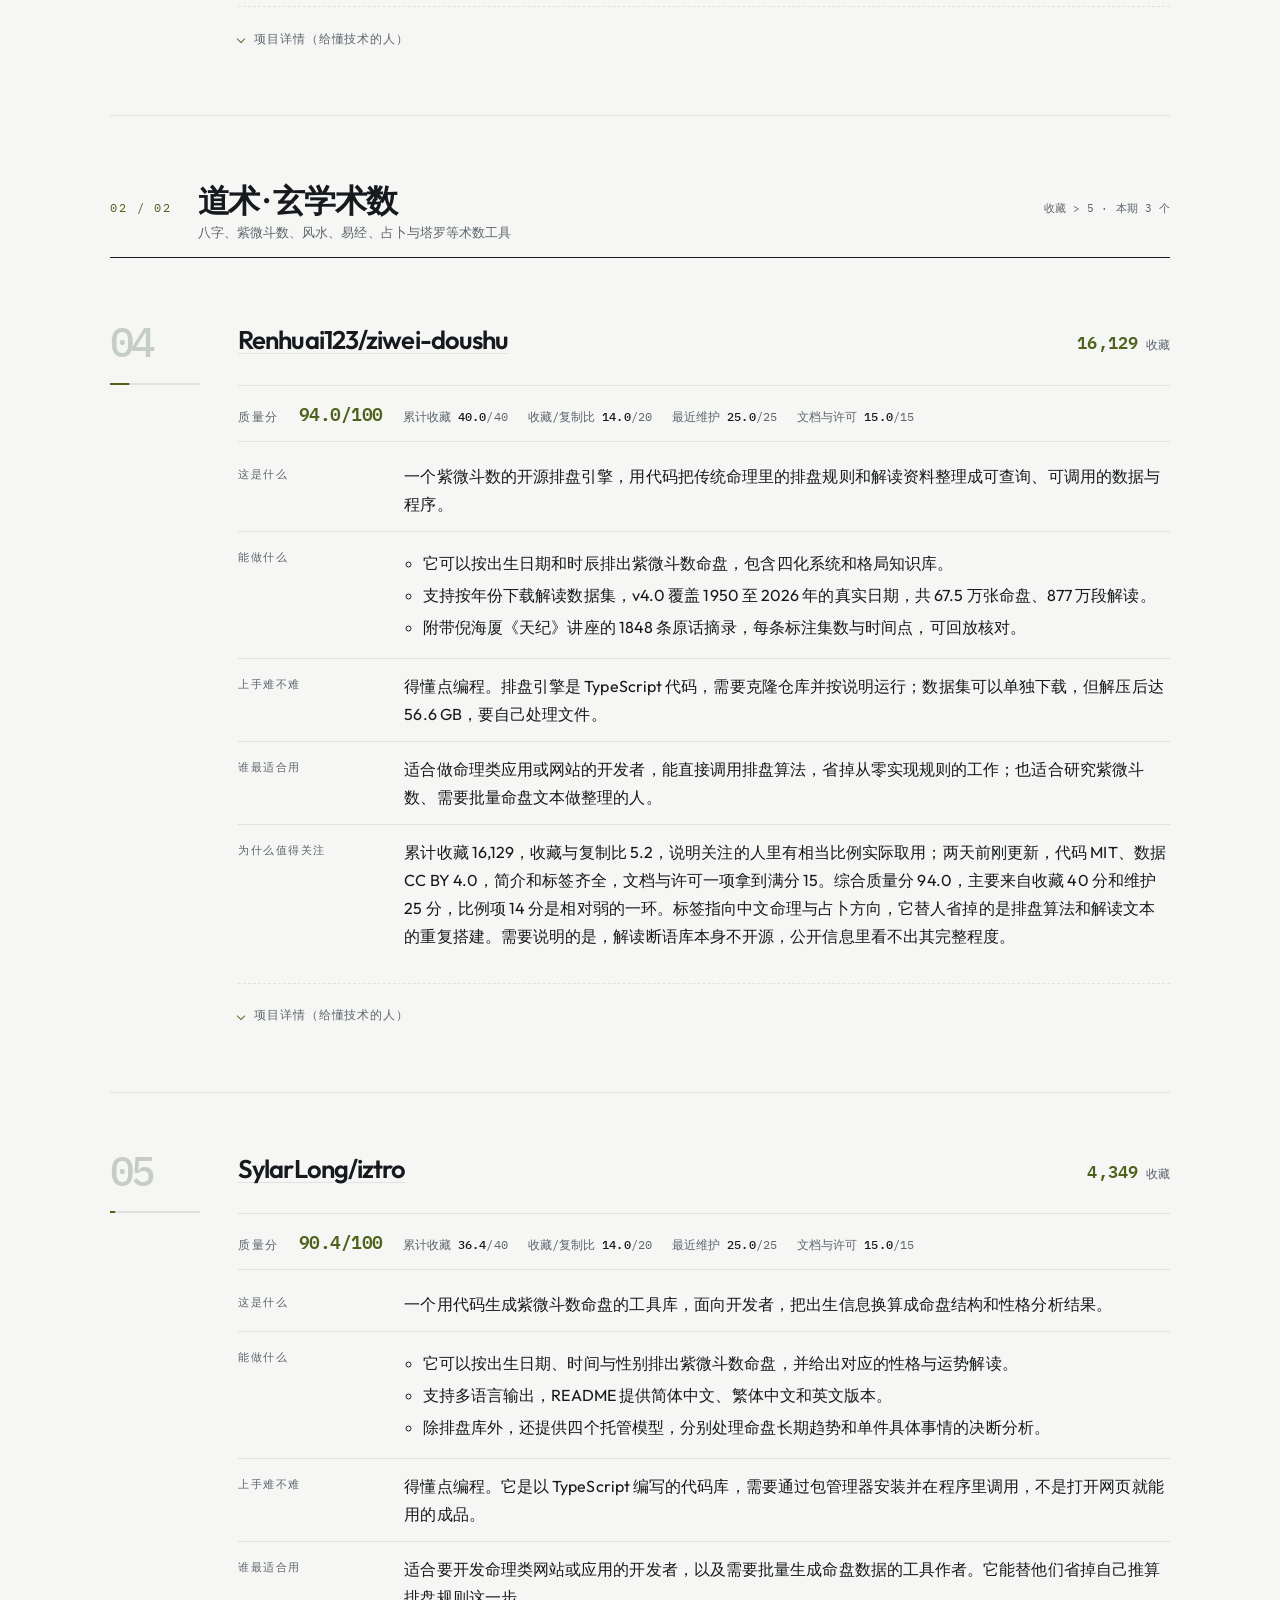
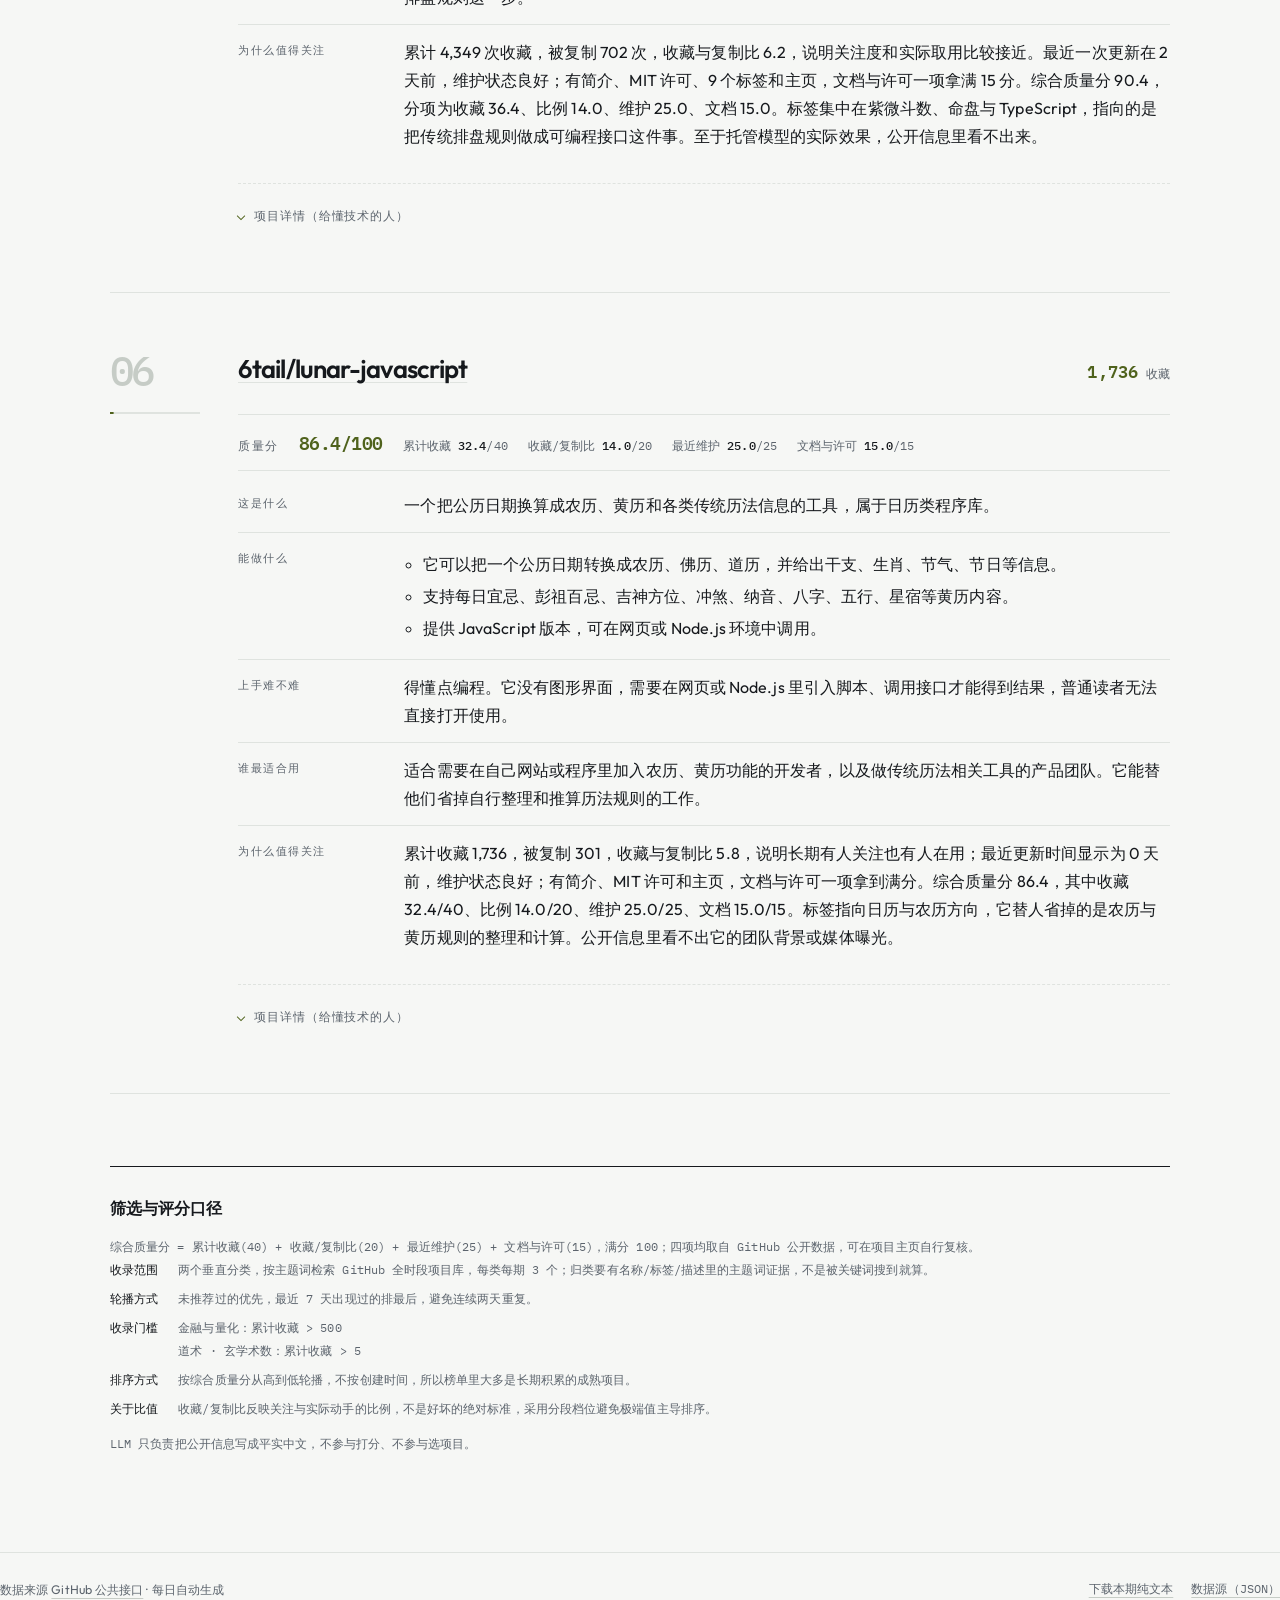
==== commit 5f910906: "chore: 每日双榜自动生成 2026-11-05" ====
--- a/docs/posts/2026-11-05.html
+++ b/docs/posts/2026-11-05.html
@@ -4,10 +4,10 @@
 <meta charset="utf-8">
 <meta name="viewport" content="width=device-width,initial-scale=1">
 <meta name="color-scheme" content="light dark">
-<title>GitHub 本周新晋热门 Top10（2026-11-05）</title>
-<meta name="description" content="GitHub 本周新晋热门 Top10（2026-11-05） - 每天用大白话讲清楚 GitHub 上刚火起来的项目">
-<meta property="og:title" content="GitHub 本周新晋热门 Top10（2026-11-05）">
-<meta property="og:description" content="每天用大白话讲清楚 GitHub 上刚火起来的项目">
+<title>GitHub 双榜 · 金融与道术（2026-11-05）</title>
+<meta name="description" content="GitHub 双榜 · 金融与道术（2026-11-05） - 每天从金融与量化、道术玄学术数两个分类里，按透明质量分精选开源项目，用平实中文讲清楚">
+<meta property="og:title" content="GitHub 双榜 · 金融与道术（2026-11-05）">
+<meta property="og:description" content="每天从金融与量化、道术玄学术数两个分类里，按透明质量分精选开源项目，用平实中文讲清楚">
 <meta property="og:url" content="https://dear202606-star.github.io/stars/index.html">
 <link rel="preconnect" href="https://fonts.googleapis.com">
 <link rel="preconnect" href="https://fonts.gstatic.com" crossorigin>
@@ -16,74 +16,52 @@
 </head>
 <body>
 <a class="skip" href="#main">跳到正文</a>
-<header class="topbar"><div class="shell topbar-inner"><a class="brand" href="../index.html">GitHub 新晋热门速览</a><nav class="jump" aria-label="本期项目导航"><a href="posts/2026-11-05.html">01</a><a href="posts/2026-11-05.html">02</a><a href="posts/2026-11-05.html">03</a><a href="posts/2026-11-05.html">04</a><a href="posts/2026-11-05.html">05</a><a href="posts/2026-11-05.html">06</a><a href="posts/2026-11-05.html">07</a><a href="posts/2026-11-05.html">08</a><a href="posts/2026-11-05.html">09</a><a href="posts/2026-11-05.html">10</a></nav><span class="live"><i aria-hidden="true"></i>每日自动更新</span></div></header><main class="shell" id="main"><a class="back" href="../index.html">← 返回首页</a><section class="hero"><div class="hero-main"><p class="eyebrow">2026-11-05 · 第 001 期 · 近 7 天新晋项目</p><h1>本周新晋热门 <em>Top 10</em></h1><p class="lede">每天一次，把 GitHub 上刚冒出来的项目讲清楚。不用懂技术，先看它解决什么问题、谁用得上、上手难不难。</p><div class="overview"><span class="overview-label">本期看点</span>本期榜单里，agent-autoloop（3,079 收藏）和 stack-diagram 都在给命令行 Agent 补同一块短板：前者让 Agent 在后台自己推进任务，只在拿不准时发卡片请人决定；后者把一句话描述的技术栈直接画成架构图。NOIR 则用 adb 扫描 Android 应用的权限与上报端点，并给出可回滚的处置。几个项目都在把原本要人工盯的流程交给工具，同时保留人工确认的环节。</div></div><aside class="stats" aria-label="本期数据"><div class="stat"><span class="stat-k">本期项目</span><span><span class="stat-v">10</span><span class="stat-u">个</span></span></div><div class="stat"><span class="stat-k">合计收藏</span><span><span class="stat-v">18,912</span></span></div><div class="stat"><span class="stat-k">观察窗口</span><span><span class="stat-v">7</span><span class="stat-u">天</span></span></div><div class="stat"><span class="stat-k">期号</span><span><span class="stat-v">001</span></span></div><p class="stat-note">数据来自 GitHub 公共接口<br>更新于 2026-11-05 21:49 (UTC+8)</p></aside></section><section aria-labelledby="ranking-title"><div class="rank-head"><h2 id="ranking-title">本期榜单</h2><span>按收藏数排序 · 条形为相对值</span></div><ol class="list"><li class="entry" id="p1" aria-labelledby="p1-title" style="--i:0;--pct:1.0000">
+<header class="topbar"><div class="shell topbar-inner"><a class="brand" href="../index.html" title="GitHub 双榜 · 金融与道术">GitHub 双榜 · 金融与道术</a><nav class="jump" aria-label="本期分类与项目导航"><a class="cat-link" href="posts/2026-11-05.html#cat-finance">金融</a><a class="cat-link" href="posts/2026-11-05.html#cat-daoshu">道术</a><a class="num-link" href="posts/2026-11-05.html#p1">01</a><a class="num-link" href="posts/2026-11-05.html#p2">02</a><a class="num-link" href="posts/2026-11-05.html#p3">03</a><a class="num-link" href="posts/2026-11-05.html#p4">04</a><a class="num-link" href="posts/2026-11-05.html#p5">05</a><a class="num-link" href="posts/2026-11-05.html#p6">06</a></nav><span class="live"><i aria-hidden="true"></i>每日轮播 · 不追新</span></div></header><main class="shell" id="main"><a class="back" href="../index.html">← 返回首页</a><section class="hero"><div class="hero-main"><p class="eyebrow">2026-11-05 · 第 001 期 · 双分类高分存量轮播</p><h1>金融与道术，<em>各自成榜</em>。</h1><p class="lede">每天从两个垂直分类里各挑 3 个评价好的开源项目。这里不追新：收录的是长期积累、维护得不错的项目，每个判断都附上可复核的数据依据。</p><div class="overview"><span class="overview-label">本期看点</span>金融与量化类在解决数据与分析工具的可得性问题：OpenBB 把行情、宏观等多类金融数据整理成统一接口，75,116 收藏、质量分 100.0；FinanceToolkit 则覆盖财报、估值、风险等分析，5,497 收藏、97.4 分。玄学术数类在解决排盘与历法计算的准确性问题：ziwei-doushu 按倪海厦《天纪》体系实现紫微斗数排盘，16,129 收藏、94.0 分；lunar-javascript 处理农历、干支、节气等历法换算，1,736 收藏、86.4 分。</div></div><aside class="stats" aria-label="本期数据"><div class="stat"><span class="stat-k">本期项目</span><span><span class="stat-v">6</span><span class="stat-u">个</span></span></div><div class="stat"><span class="stat-k">收录分类</span><span><span class="stat-v">2</span><span class="stat-u">类</span></span></div><div class="stat"><span class="stat-k">合计收藏</span><span><span class="stat-v">105,825</span></span></div><div class="stat"><span class="stat-k">期号</span><span><span class="stat-v">001</span></span></div><p class="stat-note">数据来自 GitHub 公共接口<br>按质量分轮播，不追新<br>更新于 2026-11-05 22:36 (UTC+8)</p></aside></section><div class="rank-head"><h2 id="ranking-title">本期榜单</h2><span>两个分类 · 按质量分轮播 · 条形为收藏数相对值</span></div><section class="cat" id="cat-finance" aria-labelledby="cat-finance-title"><div class="cat-head"><span class="cat-idx">01 / 02</span><div><h2 id="cat-finance-title">金融与量化</h2><p>量化交易、行情数据、投资组合、Fintech 与链上金融</p></div><span class="cat-meta">收藏 &gt; 500 · 本期 3 个</span></div><ol class="list"><li class="entry" id="p1" aria-labelledby="p1-title" style="--i:0;--pct:1.0000">
 <div class="entry-rail"><span class="num" aria-hidden="true">01</span><div class="bar" role="img" aria-label="收藏数相对本期最高项目：100%"><i></i></div></div>
 <div class="entry-body">
-<header class="entry-head"><h3 id="p1-title"><a href="https://github.com/KKKKhazix/agent-autoloop" target="_blank" rel="noopener" aria-label="在新窗口打开 GitHub 项目页：KKKKhazix/agent-autoloop">KKKKhazix/agent-autoloop</a></h3><div class="metric"><span class="metric-v">3,079</span><span class="metric-u">收藏</span></div></header>
-<div class="summary"><section class="section"><h4>这是什么</h4><p>一个让命令行 AI 编程助手在后台自动接任务、自己跑完的工具，属于任务调度类软件。</p></section><section class="section"><h4>能做什么</h4><ul><li>它可以按定时规则或外部事件（如新提交的 Issue）自动把任务交给 Claude Code、Codex 这类命令行 Agent 执行。</li><li>支持在遇到删除数据、花钱等需要确认的操作时，通过飞书、钉钉或桌面通知发卡片向你请示，等你回复期间不占进程、不消耗 Token。</li><li>支持用一份 JSON 规则文件配置“什么事、交给谁、在哪个目录干”，保存后几秒生效。</li></ul></section><section class="section"><h4>上手难不难</h4><p>要装点东西，跟着说明走就行。需要 macOS 或 Linux、Node 24、Git 和 curl，并用一条命令安装；Windows 版目前待定，作者称周末完成兼容性测试。</p></section><section class="section"><h4>谁最适合用</h4><p>适合已经在用命令行 AI 编程助手、希望把重复任务（如每日早报、Issue 处理）交给它自动跑的个人开发者。能替他们省掉守在终端前等结果的时间。</p></section><section class="section"><h4>为什么值得关注</h4><p>创建 2 天积累 3,079 收藏、581 次复制，标签集中在 ai-agents、automation、claude-code 方向。公开信息里看不出关注度集中的具体原因，但数据说明需求确实存在：此前这类 Agent 大多需要人守着终端，关掉窗口任务就断。</p></section></div>
+<header class="entry-head"><h3 id="p1-title"><a href="https://github.com/openbq-org/OpenBB" target="_blank" rel="noopener" aria-label="在新窗口打开 GitHub 项目页：openbq-org/OpenBB">openbq-org/OpenBB</a></h3><div class="metric"><span class="metric-v">75,116</span><span class="metric-u">收藏</span></div></header>
+<div class="score" aria-label="综合质量分与分项得分"><span class="score-label">质量分</span><span class="score-total">100.0/100</span><span class="score-item">累计收藏 <b>40.0</b>/40</span><span class="score-item">收藏/复制比 <b>20.0</b>/20</span><span class="score-item">最近维护 <b>25.0</b>/25</span><span class="score-item">文档与许可 <b>15.0</b>/15</span></div>
+<div class="summary"><section class="section"><h4>这是什么</h4><p>一个把股票、债券、期权、加密货币等金融数据源统一接入的工具，属于金融与量化分析类，解决的是数据来源分散、格式不统一的问题。</p></section><section class="section"><h4>能做什么</h4><ul><li>它可以把自有、付费和公开的金融数据源整合到同一套接口下，再分发给不同使用场景。</li><li>支持在 Python 环境中直接调用，例如用几行代码取到某只股票的历史价格并转成表格。</li><li>同一份数据可同时供分析面板、Excel、AI 助手等下游应用读取，不必为每个场景重复对接。</li></ul></section><section class="section"><h4>上手难不难</h4><p>得懂点编程。需要在 Python 环境里安装，并看懂代码调用方式；不写代码的人用不上它的核心部分。</p></section><section class="section"><h4>谁最适合用</h4><p>量化研究员和金融数据工程师。它能替他们省掉逐个对接数据源、再为每个下游应用重复搬运数据的重复劳动。</p></section><section class="section"><h4>为什么值得关注</h4><p>累计 75,116 次收藏，被复制 7,847 次，收藏与复制比约 9.6，说明长期关注和实际取用的人数比例健康。最近一次更新在 3 天前，维护没有中断。综合质量分 100/100，四项分项为收藏 40/40、比例 20/20、维护 25/25、文档与许可 15/15。标签覆盖股票、固收、衍生品、加密和机器学习，指向的是把多市场数据统一供给这一方向。许可为 Other，具体条款需自行核对。是否有商业支持或团队背景，公开信息里看不出来。</p></section></div>
 <details class="tech"><summary>项目详情（给懂技术的人）</summary>
-<ul class="facts"><li><a href="https://github.com/KKKKhazix/agent-autoloop" target="_blank" rel="noopener">在新窗口打开项目页</a></li><li>主语言：TypeScript ｜ 被复制 581 次 ｜ 使用许可：MIT License</li><li>项目标签：ai-agents, automation, claude-code, cli, codex, event-driven, mcp, nodejs, self-hosted, typescript, workflow</li><li>仓库地址（可复制）：https://github.com/KKKKhazix/agent-autoloop</li></ul></details>
-</div></li><li class="entry" id="p2" aria-labelledby="p2-title" style="--i:1;--pct:0.7688">
-<div class="entry-rail"><span class="num" aria-hidden="true">02</span><div class="bar" role="img" aria-label="收藏数相对本期最高项目：77%"><i></i></div></div>
+<ul class="facts"><li><a href="https://github.com/openbq-org/OpenBB" target="_blank" rel="noopener">在新窗口打开项目页</a></li><li>主语言：Python ｜ 被复制 7,847 次 ｜ 使用许可：Other</li><li>项目标签：ai, crypto, derivatives, economics, equity, finance, fixed-income, machine-learning, openbb, options, python, quantitative-finance, stocks</li><li>评分依据：累计 75,116 收藏（40.0/40）；收藏/复制比 9.6，关注与使用比例健康（20.0/20）；3 天前更新（25.0/25）；有简介、Other 许可、13 个标签、有主页（15.0/15）</li><li>仓库地址（可复制）：https://github.com/openbq-org/OpenBB</li></ul></details>
+</div></li><li class="entry" id="p2" aria-labelledby="p2-title" style="--i:1;--pct:0.0732">
+<div class="entry-rail"><span class="num" aria-hidden="true">02</span><div class="bar" role="img" aria-label="收藏数相对本期最高项目：7%"><i></i></div></div>
 <div class="entry-body">
-<header class="entry-head"><h3 id="p2-title"><a href="https://github.com/Verlintas/NOIR" target="_blank" rel="noopener" aria-label="在新窗口打开 GitHub 项目页：Verlintas/NOIR">Verlintas/NOIR</a></h3><div class="metric"><span class="metric-v">2,367</span><span class="metric-u">收藏</span></div></header>
-<div class="summary"><section class="section"><h4>这是什么</h4><p>一个在电脑上运行的 Android 隐私审计工具，通过数据线读取手机里各应用的权限和网络上报地址，整理成一份可复查的报告。</p></section><section class="section"><h4>能做什么</h4><ul><li>它可以列出同时拥有网络权限和敏感权限的应用，并说明每个应用拿到了哪些数据。</li><li>支持从应用的安装包里提取网址，按厂商和用途分类，再与权限配对，判断哪类数据可能发往哪里。</li><li>它会给出处置建议并附回滚命令，区分可自动执行、需人工确认和不宜改动的操作。</li></ul></section><section class="section"><h4>上手难不难</h4><p>要装点东西，跟着说明走就行。需要电脑装有 adb（电脑与安卓设备通信的命令行工具），首次运行会检查环境并询问是否自动下载，全程只需回答两三次是或否。</p></section><section class="section"><h4>谁最适合用</h4><p>适合关心自己手机数据去向的普通用户，以及做应用安全自查的开发者。它能替他们省掉逐个翻应用权限、再猜数据流向的手工活。</p></section><section class="section"><h4>为什么值得关注</h4><p>创建 4 天积累 2,367 收藏、213 次复制，标签集中在隐私审计、去预装和静态分析方向。公开信息里看不出关注度集中的具体原因，但短时间内这个量说明需求确实存在。</p></section></div>
+<header class="entry-head"><h3 id="p2-title"><a href="https://github.com/JerBouma/FinanceToolkit" target="_blank" rel="noopener" aria-label="在新窗口打开 GitHub 项目页：JerBouma/FinanceToolkit">JerBouma/FinanceToolkit</a></h3><div class="metric"><span class="metric-v">5,497</span><span class="metric-u">收藏</span></div></header>
+<div class="score" aria-label="综合质量分与分项得分"><span class="score-label">质量分</span><span class="score-total">97.4/100</span><span class="score-item">累计收藏 <b>37.4</b>/40</span><span class="score-item">收藏/复制比 <b>20.0</b>/20</span><span class="score-item">最近维护 <b>25.0</b>/25</span><span class="score-item">文档与许可 <b>15.0</b>/15</span></div>
+<div class="summary"><section class="section"><h4>这是什么</h4><p>一个用 Python 编写的金融分析工具库，把股票行情、财务报表和市场数据整理成统一格式，供计算估值、风险和技术指标使用。</p></section><section class="section"><h4>能做什么</h4><ul><li>它可以按股票和板块提取财务数据与市场行情，并计算常用财务比率。</li><li>支持估值、因子分析、风险管理和技术分析等计算。</li><li>附带 MCP 服务端，可供支持该协议的 AI 工具调用其数据与计算能力。</li></ul></section><section class="section"><h4>上手难不难</h4><p>得懂点编程。需要本地安装 Python 包并写代码调用，不提供图形界面。</p></section><section class="section"><h4>谁最适合用</h4><p>适合做量化研究或基本面分析、且会写 Python 的人，替他们省去逐个来源抓取和清洗财务数据的工作。不做编程的投资者用不上。</p></section><section class="section"><h4>为什么值得关注</h4><p>累计 5,497 收藏、645 次复制，收藏与复制比 8.5，说明关注者中有相当比例实际取用；最近一次更新为 0 天前，MIT 许可、简介与 20 个标签齐备，维护状态完整。综合质量分 97.4，分项为收藏 37.4/40、比例 20/20、维护 25/25、文档与许可 15/15。标签覆盖基本面、因子、风险与 MCP 服务端，指向的是把分散的金融数据整理成可计算输入这件事。公开信息里看不出其团队背景与商业支持情况。</p></section></div>
 <details class="tech"><summary>项目详情（给懂技术的人）</summary>
-<ul class="facts"><li><a href="https://github.com/Verlintas/NOIR" target="_blank" rel="noopener">在新窗口打开项目页</a></li><li>主语言：Kotlin ｜ 被复制 213 次 ｜ 使用许可：MIT License</li><li>项目标签：adb, android, android-privacy, android-security, android-tools, apk-analysis, bloatware, cli, cross-platform, debloat, jadx, kotlin, kotlin-multiplatform, privacy, privacy-tools, security-audit, static-analysis, telemetry, terminal-ui, tui</li><li>仓库地址（可复制）：https://github.com/Verlintas/NOIR</li></ul></details>
-</div></li><li class="entry" id="p3" aria-labelledby="p3-title" style="--i:2;--pct:0.6707">
-<div class="entry-rail"><span class="num" aria-hidden="true">03</span><div class="bar" role="img" aria-label="收藏数相对本期最高项目：67%"><i></i></div></div>
+<ul class="facts"><li><a href="https://github.com/JerBouma/FinanceToolkit" target="_blank" rel="noopener">在新窗口打开项目页</a></li><li>主语言：Python ｜ 被复制 645 次 ｜ 使用许可：MIT License</li><li>项目标签：algorithmic-trading, equities, factor-analysis, finance, financial-analysis, financial-data, financial-statements, fundamental-analysis, fundamentals, market-data, mcp-server, performance-analysis, python, quantitative-analysis, quantitative-finance, risk-management, sector-analysis, stock-data, technical-analysis, valuation</li><li>评分依据：累计 5,497 收藏（37.4/40）；收藏/复制比 8.5，关注与使用比例健康（20.0/20）；0 天前更新（25.0/25）；有简介、MIT License 许可、20 个标签、有主页（15.0/15）</li><li>仓库地址（可复制）：https://github.com/JerBouma/FinanceToolkit</li></ul></details>
+</div></li><li class="entry" id="p3" aria-labelledby="p3-title" style="--i:2;--pct:0.0400">
+<div class="entry-rail"><span class="num" aria-hidden="true">03</span><div class="bar" role="img" aria-label="收藏数相对本期最高项目：4%"><i></i></div></div>
 <div class="entry-body">
-<header class="entry-head"><h3 id="p3-title"><a href="https://github.com/elvarofficial/teardown" target="_blank" rel="noopener" aria-label="在新窗口打开 GitHub 项目页：elvarofficial/teardown">elvarofficial/teardown</a></h3><div class="metric"><span class="metric-v">2,065</span><span class="metric-u">收藏</span></div></header>
-<div class="summary"><section class="section"><h4>这是什么</h4><p>一个让 Claude Code 把任意机械结构生成可拆解 3D 模拟页面的技能插件，属于 AI 编程助手的能力扩展。</p></section><section class="section"><h4>能做什么</h4><ul><li>它可以用自然语言描述一台机器，生成一个离线 HTML 页面，中间是运转的 3D 模型，周围面板显示实时数值。</li><li>支持点击拆开正在工作的部件，无人操作时页面会自动巡览。</li><li>可以把模拟过程录成 60 帧每秒的视频，并配上程序生成的音效。</li></ul></section><section class="section"><h4>上手难不难</h4><p>得懂点编程。需要 Node.js 20 以上，安装后还要执行 npm 安装依赖和 Playwright 浏览器，录视频另需 ffmpeg。</p></section><section class="section"><h4>谁最适合用</h4><p>适合做科普内容或教学演示的人，以及需要向非技术受众解释机械原理的工程师，能替他们省掉手工建模和做动画的时间。</p></section><section class="section"><h4>为什么值得关注</h4><p>6 天内积累 2,065 收藏、321 次复制，关注度集中。它把「讲清一台机器怎么运作」从建模工作变成了写一句话，公开信息里看不出具体原因，但数据说明这个方向确实有人需要。</p></section></div>
+<header class="entry-head"><h3 id="p3-title"><a href="https://github.com/hosseinmoein/DataFrame" target="_blank" rel="noopener" aria-label="在新窗口打开 GitHub 项目页：hosseinmoein/DataFrame">hosseinmoein/DataFrame</a></h3><div class="metric"><span class="metric-v">2,998</span><span class="metric-u">收藏</span></div></header>
+<div class="score" aria-label="综合质量分与分项得分"><span class="score-label">质量分</span><span class="score-total">94.8/100</span><span class="score-item">累计收藏 <b>34.8</b>/40</span><span class="score-item">收藏/复制比 <b>20.0</b>/20</span><span class="score-item">最近维护 <b>25.0</b>/25</span><span class="score-item">文档与许可 <b>15.0</b>/15</span></div>
+<div class="summary"><section class="section"><h4>这是什么</h4><p>一个用 C++ 写的数据表工具，把数据按列组织起来做统计分析、机器学习或金融计算，类似 Excel 表格或数据库表，但面向 C++ 程序。</p></section><section class="section"><h4>能做什么</h4><ul><li>它可以存放任意类型的数据列，列本身可以是向量、其他数据表或容器，因此数据不限于二维。</li><li>支持统计分析、数值计算、机器学习与交易策略相关的数据处理，按列访问和运算比逐行处理更直接。</li><li>提供可扩展的接口，使用者可以加入自己写的算法。</li></ul></section><section class="section"><h4>上手难不难</h4><p>得懂点编程。它没有图形界面，需要在 C++ 项目里引入并编译，还要能看懂代码示例。</p></section><section class="section"><h4>谁最适合用</h4><p>写 C++ 的量化研究员和数据分析开发者，替他们省掉自己搭一套表格结构、再写列式统计函数的工作。</p></section><section class="section"><h4>为什么值得关注</h4><p>累计 2,998 次收藏、363 次复制，收藏与复制比 8.3，说明收藏的人里有相当比例实际拿去用了；最近更新在 2 天前，维护没有停。综合质量分 94.8/100，分项为收藏 34.8/40、比例 20/20、维护 25/25、文档与许可 15/15，BSD 3-Clause 许可和 17 个标签齐全。标签指向金融数据分析、统计、机器学习与大数据的交叉方向。公开信息里看不出它的实际使用规模和团队背景。</p></section></div>
 <details class="tech"><summary>项目详情（给懂技术的人）</summary>
-<ul class="facts"><li><a href="https://github.com/elvarofficial/teardown" target="_blank" rel="noopener">在新窗口打开项目页</a></li><li>主语言：JavaScript ｜ 被复制 321 次 ｜ 使用许可：MIT License</li><li>项目标签：无</li><li>仓库地址（可复制）：https://github.com/elvarofficial/teardown</li></ul></details>
-</div></li><li class="entry" id="p4" aria-labelledby="p4-title" style="--i:3;--pct:0.5937">
-<div class="entry-rail"><span class="num" aria-hidden="true">04</span><div class="bar" role="img" aria-label="收藏数相对本期最高项目：59%"><i></i></div></div>
+<ul class="facts"><li><a href="https://github.com/hosseinmoein/DataFrame" target="_blank" rel="noopener">在新窗口打开项目页</a></li><li>主语言：C++ ｜ 被复制 363 次 ｜ 使用许可：BSD 3-Clause &quot;New&quot; or &quot;Revised&quot; License</li><li>项目标签：ai, cpp, data-analysis, data-science, dataframe, financial-data-analysis, financial-engineering, large-data, machine-learning, multidimensional-data, numerical-analysis, statistical, statistical-analysis, tensor, tensorboard, trading-algorithms, trading-strategies</li><li>评分依据：累计 2,998 收藏（34.8/40）；收藏/复制比 8.3，关注与使用比例健康（20.0/20）；2 天前更新（25.0/25）；有简介、BSD 3-Clause &quot;New&quot; or &quot;Revised&quot; License 许可、17 个标签、有主页（15.0/15）</li><li>仓库地址（可复制）：https://github.com/hosseinmoein/DataFrame</li></ul></details>
+</div></li></ol></section><section class="cat" id="cat-daoshu" aria-labelledby="cat-daoshu-title"><div class="cat-head"><span class="cat-idx">02 / 02</span><div><h2 id="cat-daoshu-title">道术 · 玄学术数</h2><p>八字、紫微斗数、风水、易经、占卜与塔罗等术数工具</p></div><span class="cat-meta">收藏 &gt; 5 · 本期 3 个</span></div><ol class="list"><li class="entry" id="p4" aria-labelledby="p4-title" style="--i:3;--pct:0.2147">
+<div class="entry-rail"><span class="num" aria-hidden="true">04</span><div class="bar" role="img" aria-label="收藏数相对本期最高项目：21%"><i></i></div></div>
 <div class="entry-body">
-<header class="entry-head"><h3 id="p4-title"><a href="https://github.com/caru-ini/stack-diagram" target="_blank" rel="noopener" aria-label="在新窗口打开 GitHub 项目页：caru-ini/stack-diagram">caru-ini/stack-diagram</a></h3><div class="metric"><span class="metric-v">1,828</span><span class="metric-u">收藏</span></div></header>
-<div class="summary"><section class="section"><h4>这是什么</h4><p>一个给 AI 编程助手用的技能包，让助手根据一句技术栈描述生成带官方图标的架构图。</p></section><section class="section"><h4>能做什么</h4><ul><li>它可以把你口述的技术栈（如 Next.js、Neon、Clerk、Stripe）转成一张架构图，节点用各产品的官方图标。</li><li>支持画开发工具链和 AI 应用，不只限于云服务架构。</li><li>兼容 Claude Code、Codex、Cursor 等支持技能机制的助手。</li></ul></section><section class="section"><h4>上手难不难</h4><p>要装点东西，跟着说明走就行。需要通过命令行安装技能，或在 Claude 应用里上传发布包，之后在对话中调用。</p></section><section class="section"><h4>谁最适合用</h4><p>适合需要向同事或客户解释系统结构的开发者，以及写技术文档的人。它能替他们省掉手动排版绘图的时间。</p></section><section class="section"><h4>为什么值得关注</h4><p>创建 4 天积累 1,828 收藏、86 次复制，标签集中在 agent-skills 和架构图方向，说明关注度确实集中。公开信息里看不出具体原因，但短时间内的高收藏表明这类「让助手直接出图」的需求正在被集中尝试。</p></section></div>
+<header class="entry-head"><h3 id="p4-title"><a href="https://github.com/Renhuai123/ziwei-doushu" target="_blank" rel="noopener" aria-label="在新窗口打开 GitHub 项目页：Renhuai123/ziwei-doushu">Renhuai123/ziwei-doushu</a></h3><div class="metric"><span class="metric-v">16,129</span><span class="metric-u">收藏</span></div></header>
+<div class="score" aria-label="综合质量分与分项得分"><span class="score-label">质量分</span><span class="score-total">94.0/100</span><span class="score-item">累计收藏 <b>40.0</b>/40</span><span class="score-item">收藏/复制比 <b>14.0</b>/20</span><span class="score-item">最近维护 <b>25.0</b>/25</span><span class="score-item">文档与许可 <b>15.0</b>/15</span></div>
+<div class="summary"><section class="section"><h4>这是什么</h4><p>一个紫微斗数的开源排盘引擎，用代码把传统命理里的排盘规则和解读资料整理成可查询、可调用的数据与程序。</p></section><section class="section"><h4>能做什么</h4><ul><li>它可以按出生日期和时辰排出紫微斗数命盘，包含四化系统和格局知识库。</li><li>支持按年份下载解读数据集，v4.0 覆盖 1950 至 2026 年的真实日期，共 67.5 万张命盘、877 万段解读。</li><li>附带倪海厦《天纪》讲座的 1848 条原话摘录，每条标注集数与时间点，可回放核对。</li></ul></section><section class="section"><h4>上手难不难</h4><p>得懂点编程。排盘引擎是 TypeScript 代码，需要克隆仓库并按说明运行；数据集可以单独下载，但解压后达 56.6 GB，要自己处理文件。</p></section><section class="section"><h4>谁最适合用</h4><p>适合做命理类应用或网站的开发者，能直接调用排盘算法，省掉从零实现规则的工作；也适合研究紫微斗数、需要批量命盘文本做整理的人。</p></section><section class="section"><h4>为什么值得关注</h4><p>累计收藏 16,129，收藏与复制比 5.2，说明关注的人里有相当比例实际取用；两天前刚更新，代码 MIT、数据 CC BY 4.0，简介和标签齐全，文档与许可一项拿到满分 15。综合质量分 94.0，主要来自收藏 40 分和维护 25 分，比例项 14 分是相对弱的一环。标签指向中文命理与占卜方向，它替人省掉的是排盘算法和解读文本的重复搭建。需要说明的是，解读断语库本身不开源，公开信息里看不出其完整程度。</p></section></div>
 <details class="tech"><summary>项目详情（给懂技术的人）</summary>
-<ul class="facts"><li><a href="https://github.com/caru-ini/stack-diagram" target="_blank" rel="noopener">在新窗口打开项目页</a></li><li>主语言：TypeScript ｜ 被复制 86 次 ｜ 使用许可：MIT License</li><li>项目标签：agent-skills, architecture-diagram, claude-code, claude-skills, codex, diagram, system-architecture, tech-stack</li><li>仓库地址（可复制）：https://github.com/caru-ini/stack-diagram</li></ul></details>
-</div></li><li class="entry" id="p5" aria-labelledby="p5-title" style="--i:4;--pct:0.5859">
-<div class="entry-rail"><span class="num" aria-hidden="true">05</span><div class="bar" role="img" aria-label="收藏数相对本期最高项目：59%"><i></i></div></div>
+<ul class="facts"><li><a href="https://github.com/Renhuai123/ziwei-doushu" target="_blank" rel="noopener">在新窗口打开项目页</a></li><li>主语言：TypeScript ｜ 被复制 3,127 次 ｜ 使用许可：MIT License</li><li>项目标签：bazi, chinese-astrology, divination, fortune-telling, nextjs, open-source, purple-star-astrology, typescript, zi-wei-dou-shu, ziwei-doushu</li><li>评分依据：累计 16,129 收藏（40.0/40）；收藏/复制比 5.2，关注与使用接近（14.0/20）；2 天前更新（25.0/25）；有简介、MIT License 许可、10 个标签、有主页（15.0/15）</li><li>仓库地址（可复制）：https://github.com/Renhuai123/ziwei-doushu</li></ul></details>
+</div></li><li class="entry" id="p5" aria-labelledby="p5-title" style="--i:4;--pct:0.0579">
+<div class="entry-rail"><span class="num" aria-hidden="true">05</span><div class="bar" role="img" aria-label="收藏数相对本期最高项目：6%"><i></i></div></div>
 <div class="entry-body">
-<header class="entry-head"><h3 id="p5-title"><a href="https://github.com/govijr/terminal-mac" target="_blank" rel="noopener" aria-label="在新窗口打开 GitHub 项目页：govijr/terminal-mac">govijr/terminal-mac</a></h3><div class="metric"><span class="metric-v">1,804</span><span class="metric-u">收藏</span></div></header>
-<div class="summary"><section class="section"><h4>这是什么</h4><p>一个在终端窗口里显示并操作一台虚拟 Mac 桌面的工具，属于面向自动化程序的“电脑操作”环境。</p></section><section class="section"><h4>能做什么</h4><p>它可以在 Apple 芯片 Mac 上启动一台独立的虚拟 macOS，拥有自己的应用、文件和账号，不碰你本机的鼠标和剪贴板。</p><p>它支持在 Kitty、iTerm2 等终端里直接显示这台虚拟 Mac 的屏幕，并转发点击、拖拽、滚动等输入。</p><p>它向自动化程序提供截图和点击等接口，让程序在这台虚拟机上完成操作。</p></section><section class="section"><h4>上手难不难</h4><p>要装点东西，跟着说明走就行。需要 Apple 芯片 Mac 和 macOS 14 以上，首次运行要联网从苹果下载系统镜像，并占用约 64 GiB 虚拟磁盘；普通用户不需要开发工具。</p></section><section class="section"><h4>谁最适合用</h4><p>适合需要让自动化程序操作图形界面、又不想影响自己电脑的人，省掉另备一台机器或手动隔离环境的麻烦。</p></section><section class="section"><h4>为什么值得关注</h4><p>发布 2 天获得 1,804 收藏、110 次复制，标签集中在终端界面与 macOS。公开信息里看不出热度集中的具体原因，但短期数据说明关注确实集中。项目自述仍为早期候选版本，安装包未做苹果公证。</p></section></div>
+<header class="entry-head"><h3 id="p5-title"><a href="https://github.com/SylarLong/iztro" target="_blank" rel="noopener" aria-label="在新窗口打开 GitHub 项目页：SylarLong/iztro">SylarLong/iztro</a></h3><div class="metric"><span class="metric-v">4,349</span><span class="metric-u">收藏</span></div></header>
+<div class="score" aria-label="综合质量分与分项得分"><span class="score-label">质量分</span><span class="score-total">90.4/100</span><span class="score-item">累计收藏 <b>36.4</b>/40</span><span class="score-item">收藏/复制比 <b>14.0</b>/20</span><span class="score-item">最近维护 <b>25.0</b>/25</span><span class="score-item">文档与许可 <b>15.0</b>/15</span></div>
+<div class="summary"><section class="section"><h4>这是什么</h4><p>一个用代码生成紫微斗数命盘的工具库，面向开发者，把出生信息换算成命盘结构和性格分析结果。</p></section><section class="section"><h4>能做什么</h4><ul><li>它可以按出生日期、时间与性别排出紫微斗数命盘，并给出对应的性格与运势解读。</li><li>支持多语言输出，README 提供简体中文、繁体中文和英文版本。</li><li>除排盘库外，还提供四个托管模型，分别处理命盘长期趋势和单件具体事情的决断分析。</li></ul></section><section class="section"><h4>上手难不难</h4><p>得懂点编程。它是以 TypeScript 编写的代码库，需要通过包管理器安装并在程序里调用，不是打开网页就能用的成品。</p></section><section class="section"><h4>谁最适合用</h4><p>适合要开发命理类网站或应用的开发者，以及需要批量生成命盘数据的工具作者。它能替他们省掉自己推算排盘规则这一步。</p></section><section class="section"><h4>为什么值得关注</h4><p>累计 4,349 次收藏，被复制 702 次，收藏与复制比 6.2，说明关注度和实际取用比较接近。最近一次更新在 2 天前，维护状态良好；有简介、MIT 许可、9 个标签和主页，文档与许可一项拿满 15 分。综合质量分 90.4，分项为收藏 36.4、比例 14.0、维护 25.0、文档 15.0。标签集中在紫微斗数、命盘与 TypeScript，指向的是把传统排盘规则做成可编程接口这件事。至于托管模型的实际效果，公开信息里看不出来。</p></section></div>
 <details class="tech"><summary>项目详情（给懂技术的人）</summary>
-<ul class="facts"><li><a href="https://github.com/govijr/terminal-mac" target="_blank" rel="noopener">在新窗口打开项目页</a></li><li>主语言：Swift ｜ 被复制 110 次 ｜ 使用许可：MIT License</li><li>项目标签：cli, gui, macos, shell, swift, terminal, tui</li><li>仓库地址（可复制）：https://github.com/govijr/terminal-mac</li></ul></details>
-</div></li><li class="entry" id="p6" aria-labelledby="p6-title" style="--i:5;--pct:0.5534">
-<div class="entry-rail"><span class="num" aria-hidden="true">06</span><div class="bar" role="img" aria-label="收藏数相对本期最高项目：55%"><i></i></div></div>
+<ul class="facts"><li><a href="https://github.com/SylarLong/iztro" target="_blank" rel="noopener">在新窗口打开项目页</a></li><li>主语言：TypeScript ｜ 被复制 702 次 ｜ 使用许可：MIT License</li><li>项目标签：astrolabe, astrology, chinese-astrology, horoscope, iztro, natal-chart, typescript, ziwei, ziweidoushu</li><li>评分依据：累计 4,349 收藏（36.4/40）；收藏/复制比 6.2，关注与使用接近（14.0/20）；2 天前更新（25.0/25）；有简介、MIT License 许可、9 个标签、有主页（15.0/15）</li><li>仓库地址（可复制）：https://github.com/SylarLong/iztro</li></ul></details>
+</div></li><li class="entry" id="p6" aria-labelledby="p6-title" style="--i:5;--pct:0.0400">
+<div class="entry-rail"><span class="num" aria-hidden="true">06</span><div class="bar" role="img" aria-label="收藏数相对本期最高项目：4%"><i></i></div></div>
 <div class="entry-body">
-<header class="entry-head"><h3 id="p6-title"><a href="https://github.com/worldonlyu/Google_AI_Pro_2Year_ZeroCost_Auto" target="_blank" rel="noopener" aria-label="在新窗口打开 GitHub 项目页：worldonlyu/Google_AI_Pro_2Year_ZeroCost_Auto">worldonlyu/Google_AI_Pro_2Year_ZeroCost_Auto</a></h3><div class="metric"><span class="metric-v">1,704</span><span class="metric-u">收藏</span></div></header>
-<div class="summary"><section class="section"><h4>这是什么</h4><p>一个用来自动化申请 Google AI Pro 两年免费订阅的脚本工具，通过浏览器自动完成绑卡和订阅流程。</p></section><section class="section"><h4>能做什么</h4><ul><li>它可以自动登录 Google 账号，处理辅助邮箱和两步验证。</li><li>支持批量导入账号，逐个执行绑卡、领取免费订阅、取消自动续订。</li><li>它会在结账页面确认金额为 0 美元时才点击订阅，并截图留证。</li></ul></section><section class="section"><h4>上手难不难</h4><p>要装点东西，跟着说明走就行。需要 Windows 系统、Chrome 浏览器和 Python 3.10 以上，还要自备外币信用卡和美区网络代理。</p></section><section class="section"><h4>谁最适合用</h4><p>适合手里有多个 Google 账号、想批量领取免费订阅的人。它能替他们省掉逐个手动登录、绑卡、点订阅的重复操作。</p></section><section class="section"><h4>为什么值得关注</h4><p>创建当天就积累 1,704 收藏、798 次复制，关注度集中。但公开信息里看不出具体原因。需要说明的是，这个项目要求填入真实银行卡信息，且未标注使用许可，README 里还附带了卡网和博客链接，使用前应自行判断风险。</p></section></div>
+<header class="entry-head"><h3 id="p6-title"><a href="https://github.com/6tail/lunar-javascript" target="_blank" rel="noopener" aria-label="在新窗口打开 GitHub 项目页：6tail/lunar-javascript">6tail/lunar-javascript</a></h3><div class="metric"><span class="metric-v">1,736</span><span class="metric-u">收藏</span></div></header>
+<div class="score" aria-label="综合质量分与分项得分"><span class="score-label">质量分</span><span class="score-total">86.4/100</span><span class="score-item">累计收藏 <b>32.4</b>/40</span><span class="score-item">收藏/复制比 <b>14.0</b>/20</span><span class="score-item">最近维护 <b>25.0</b>/25</span><span class="score-item">文档与许可 <b>15.0</b>/15</span></div>
+<div class="summary"><section class="section"><h4>这是什么</h4><p>一个把公历日期换算成农历、黄历和各类传统历法信息的工具，属于日历类程序库。</p></section><section class="section"><h4>能做什么</h4><ul><li>它可以把一个公历日期转换成农历、佛历、道历，并给出干支、生肖、节气、节日等信息。</li><li>支持每日宜忌、彭祖百忌、吉神方位、冲煞、纳音、八字、五行、星宿等黄历内容。</li><li>提供 JavaScript 版本，可在网页或 Node.js 环境中调用。</li></ul></section><section class="section"><h4>上手难不难</h4><p>得懂点编程。它没有图形界面，需要在网页或 Node.js 里引入脚本、调用接口才能得到结果，普通读者无法直接打开使用。</p></section><section class="section"><h4>谁最适合用</h4><p>适合需要在自己网站或程序里加入农历、黄历功能的开发者，以及做传统历法相关工具的产品团队。它能替他们省掉自行整理和推算历法规则的工作。</p></section><section class="section"><h4>为什么值得关注</h4><p>累计收藏 1,736，被复制 301，收藏与复制比 5.8，说明长期有人关注也有人在用；最近更新时间显示为 0 天前，维护状态良好；有简介、MIT 许可和主页，文档与许可一项拿到满分。综合质量分 86.4，其中收藏 32.4/40、比例 14.0/20、维护 25.0/25、文档 15.0/15。标签指向日历与农历方向，它替人省掉的是农历与黄历规则的整理和计算。公开信息里看不出它的团队背景或媒体曝光。</p></section></div>
 <details class="tech"><summary>项目详情（给懂技术的人）</summary>
-<ul class="facts"><li><a href="https://github.com/worldonlyu/Google_AI_Pro_2Year_ZeroCost_Auto" target="_blank" rel="noopener">在新窗口打开项目页</a></li><li>主语言：Python ｜ 被复制 798 次 ｜ 使用许可：未标注</li><li>项目标签：无</li><li>仓库地址（可复制）：https://github.com/worldonlyu/Google_AI_Pro_2Year_ZeroCost_Auto</li></ul></details>
-</div></li><li class="entry" id="p7" aria-labelledby="p7-title" style="--i:6;--pct:0.5326">
-<div class="entry-rail"><span class="num" aria-hidden="true">07</span><div class="bar" role="img" aria-label="收藏数相对本期最高项目：53%"><i></i></div></div>
-<div class="entry-body">
-<header class="entry-head"><h3 id="p7-title"><a href="https://github.com/mromidev/claude-animated-shorts" target="_blank" rel="noopener" aria-label="在新窗口打开 GitHub 项目页：mromidev/claude-animated-shorts">mromidev/claude-animated-shorts</a></h3><div class="metric"><span class="metric-v">1,640</span><span class="metric-u">收藏</span></div></header>
-<div class="summary"><section class="section"><h4>这是什么</h4><p>一个给 Claude 用的技能包，用来在自己电脑上生成竖屏动画短片：2D 角色放在 3D 场景里，靠代码渲染，不用 AI 视频生成器。</p></section><section class="section"><h4>能做什么</h4><ul><li>它可以按固定流程产出 55 到 70 秒的竖屏动画故事，包含描边、模糊、运镜和配乐音效。</li><li>支持把成片渲染到 2K，并附带一套音频合成与混音模板。</li><li>它提供 38 张参考画面和 20 组对照图，用来比对你的画面与目标风格。</li></ul></section><section class="section"><h4>上手难不难</h4><p>得懂点编程。需要本地安装 Remotion、Node、Python 3 和 ffmpeg，把文件夹放进 Claude 的技能目录，还要注意临时目录会复制约 1.3 GB 素材。</p></section><section class="section"><h4>谁最适合用</h4><p>适合会写代码、想做动画短片但不想用 AI 视频工具的内容创作者，能省掉搭 3D 场景和调渲染流程的时间。</p></section><section class="section"><h4>为什么值得关注</h4><p>4 天内积累 1,640 收藏、368 次复制，对一个需要本地环境和编程基础的项目来说，关注度集中得明显。公开信息里看不出具体原因，但参考素材和完整流程文档是它区别于普通模板的地方。</p></section></div>
-<details class="tech"><summary>项目详情（给懂技术的人）</summary>
-<ul class="facts"><li><a href="https://github.com/mromidev/claude-animated-shorts" target="_blank" rel="noopener">在新窗口打开项目页</a></li><li>主语言：TypeScript ｜ 被复制 368 次 ｜ 使用许可：MIT License</li><li>项目标签：无</li><li>仓库地址（可复制）：https://github.com/mromidev/claude-animated-shorts</li></ul></details>
-</div></li><li class="entry" id="p8" aria-labelledby="p8-title" style="--i:7;--pct:0.4930">
-<div class="entry-rail"><span class="num" aria-hidden="true">08</span><div class="bar" role="img" aria-label="收藏数相对本期最高项目：49%"><i></i></div></div>
-<div class="entry-body">
-<header class="entry-head"><h3 id="p8-title"><a href="https://github.com/Arjun-Ingole/hop" target="_blank" rel="noopener" aria-label="在新窗口打开 GitHub 项目页：Arjun-Ingole/hop">Arjun-Ingole/hop</a></h3><div class="metric"><span class="metric-v">1,518</span><span class="metric-u">收藏</span></div></header>
-<div class="summary"><section class="section"><h4>这是什么</h4><p>一个在 Windows 电脑上直接安装 Linux 的图形工具，省去制作 U 盘启动盘这一步。</p></section><section class="section"><h4>能做什么</h4><ul><li>它可以从官方服务器下载系统镜像并校验，也支持使用你已有的镜像文件。</li><li>它会在改动磁盘前先检查电脑状态，检查不通过就不动硬盘。</li><li>它能把 Windows 因文件占用而无法释放的空间清理出来，事后恢复原有设置。</li><li>它支持在安装完成后撤销操作，把空间还给原来的分区。</li></ul></section><section class="section"><h4>上手难不难</h4><p>要装点东西，跟着说明走就行。它是一个 Windows 应用，需要下载运行，安装过程要在界面里选系统、拖拽分配空间，并按提示在 Linux 安装器中做选择。</p></section><section class="section"><h4>谁最适合用</h4><p>想在现有 Windows 电脑上试用 Linux、但手头没有 U 盘或不想折腾启动盘的人。它能替他们省掉制作启动介质和手动分区这两步。</p></section><section class="section"><h4>为什么值得关注</h4><p>公开信息里看不出具体原因，但 5 天内积累 1,518 收藏、53 次复制，说明关注度确实集中。它针对的是一个此前麻烦的环节：装 Linux 通常要先找 U 盘、写镜像、手动调整分区。项目采用 MIT 许可，支持 Ubuntu、Fedora、Arch 等多个发行版，部分系统需要关闭 Secure Boot。</p></section></div>
-<details class="tech"><summary>项目详情（给懂技术的人）</summary>
-<ul class="facts"><li><a href="https://github.com/Arjun-Ingole/hop" target="_blank" rel="noopener">在新窗口打开项目页</a></li><li>主语言：PowerShell ｜ 被复制 53 次 ｜ 使用许可：MIT License</li><li>项目标签：无</li><li>仓库地址（可复制）：https://github.com/Arjun-Ingole/hop</li></ul></details>
-</div></li><li class="entry" id="p9" aria-labelledby="p9-title" style="--i:8;--pct:0.4781">
-<div class="entry-rail"><span class="num" aria-hidden="true">09</span><div class="bar" role="img" aria-label="收藏数相对本期最高项目：48%"><i></i></div></div>
-<div class="entry-body">
-<header class="entry-head"><h3 id="p9-title"><a href="https://github.com/zortos293/Lichii" target="_blank" rel="noopener" aria-label="在新窗口打开 GitHub 项目页：zortos293/Lichii">zortos293/Lichii</a></h3><div class="metric"><span class="metric-v">1,472</span><span class="metric-u">收藏</span></div></header>
-<div class="summary"><section class="section"><h4>这是什么</h4><p>一个实验性的任天堂 Switch 和 Switch 2 模拟器，用 C++ 编写，让电脑运行 Switch 游戏。</p></section><section class="section"><h4>能做什么</h4><ul><li>它可以在 Windows 等桌面系统上运行 Switch 游戏，程序名为 lichii.exe。</li><li>支持沿用 Eden、Eglantine 等前身项目的存档、设置和着色器缓存，不会自动搬移或删除。</li><li>代码基于 yuzu、Sudachi 等已有模拟器分叉而来，继续修补游戏兼容性和渲染问题。</li></ul></section><section class="section"><h4>上手难不难</h4><p>得懂点编程。需要自行下载发布包、准备合法获得的游戏与系统文件，遇到问题还要按格式提交日志和配置信息。</p></section><section class="section"><h4>谁最适合用</h4><p>适合熟悉模拟器、愿意测试早期版本并反馈问题的玩家；它能替他们提前接触 Switch 2 模拟的进展。普通用户不适合，兼容性和稳定性都没有保证。</p></section><section class="section"><h4>为什么值得关注</h4><p>创建 4 天就积累 1,472 收藏、196 次复制，关注度集中。Switch 2 模拟本身是敏感且困难的方向，公开信息里看不出具体原因，但短期数据说明这类尝试确实受关注。项目自称「非常实验性」，README 明确不保证帧率，崩溃和渲染错误仍可能出现。</p></section></div>
-<details class="tech"><summary>项目详情（给懂技术的人）</summary>
-<ul class="facts"><li><a href="https://github.com/zortos293/Lichii" target="_blank" rel="noopener">在新窗口打开项目页</a></li><li>主语言：C++ ｜ 被复制 196 次 ｜ 使用许可：GNU General Public License v3.0</li><li>项目标签：无</li><li>仓库地址（可复制）：https://github.com/zortos293/Lichii</li></ul></details>
-</div></li><li class="entry" id="p10" aria-labelledby="p10-title" style="--i:9;--pct:0.4661">
-<div class="entry-rail"><span class="num" aria-hidden="true">10</span><div class="bar" role="img" aria-label="收藏数相对本期最高项目：47%"><i></i></div></div>
-<div class="entry-body">
-<header class="entry-head"><h3 id="p10-title"><a href="https://github.com/kevinraymond/florilegium" target="_blank" rel="noopener" aria-label="在新窗口打开 GitHub 项目页：kevinraymond/florilegium">kevinraymond/florilegium</a></h3><div class="metric"><span class="metric-v">1,435</span><span class="metric-u">收藏</span></div></header>
-<div class="summary"><section class="section"><h4>这是什么</h4><p>一个给 LaTeX 排版文档自动生成页边花卉装饰的宏包，花纹由代码实时计算绘制，不依赖任何图片素材。</p></section><section class="section"><h4>能做什么</h4><ul><li>它可以在页面空白处生成代尔夫特蓝风格的花草边饰，每页图案由随机种子决定，同一份代码能长出不同花园。</li><li>支持把花饰放在章节标题旁，并按版面剩余空间自动排布。</li><li>所有曲线在生成 PDF 时直接算出并写入文件，不需要插入外部图片或路径。</li></ul></section><section class="section"><h4>上手难不难</h4><p>得懂点编程。需要会用 LuaLaTeX 编译文档，手动放入宏包文件或上传到 Overleaf 并切换编译器，还要写少量 LaTeX 命令。</p></section><section class="section"><h4>谁最适合用</h4><p>适合用 LaTeX 排版书籍、诗集或讲义，又想让页面带装饰的人。它能替他们省掉逐页找图、调边距、担心图片分辨率的工作。</p></section><section class="section"><h4>为什么值得关注</h4><p>创建 6 天获得 1,435 收藏，被复制 40 次，标签集中在生成艺术、排版和 Lua。它回应了 LaTeX 社区里“怎么做出这类花饰”的实际提问，把装饰从贴图变成可复现的生成过程。公开信息里看不出收藏集中在具体哪个渠道，但 6 天内的收藏量说明关注确实集中。</p></section></div>
-<details class="tech"><summary>项目详情（给懂技术的人）</summary>
-<ul class="facts"><li><a href="https://github.com/kevinraymond/florilegium" target="_blank" rel="noopener">在新窗口打开项目页</a></li><li>主语言：TeX ｜ 被复制 40 次 ｜ 使用许可：MIT License</li><li>项目标签：generative-art, latex, latex-package, lua, lualatex, postscript, procedural-generation, svg, typography</li><li>仓库地址（可复制）：https://github.com/kevinraymond/florilegium</li></ul></details>
-</div></li></ol></section><nav class="pager" aria-label="相邻期导航"><span></span></nav></main><footer><div>数据来源 <a href="https://github.com/trending" target="_blank" rel="noopener">GitHub</a> · 每日自动生成</div><div class="tools"><a href="posts/2026-11-05.md">下载本期纯文本</a><a href="feed.json">数据源（JSON）</a></div></footer></body></html>+<ul class="facts"><li><a href="https://github.com/6tail/lunar-javascript" target="_blank" rel="noopener">在新窗口打开项目页</a></li><li>主语言：JavaScript ｜ 被复制 301 次 ｜ 使用许可：MIT License</li><li>项目标签：calendar, javascript, lunar</li><li>评分依据：累计 1,736 收藏（32.4/40）；收藏/复制比 5.8，关注与使用接近（14.0/20）；0 天前更新（25.0/25）；有简介、MIT License 许可、3 个标签、有主页（15.0/15）</li><li>仓库地址（可复制）：https://github.com/6tail/lunar-javascript</li></ul></details>
+</div></li></ol></section><aside class="method" aria-labelledby="method-title"><h2 id="method-title">筛选与评分口径</h2><p>综合质量分 = 累计收藏(40) + 收藏/复制比(20) + 最近维护(25) + 文档与许可(15)，满分 100；四项均取自 GitHub 公开数据，可在项目主页自行复核。</p><dl><dt>收录范围</dt><dd>两个垂直分类，按主题词检索 GitHub 全时段项目库，每类每期 3 个；归类要有名称/标签/描述里的主题词证据，不是被关键词搜到就算。</dd><dt>轮播方式</dt><dd>未推荐过的优先，最近 7 天出现过的排最后，避免连续两天重复。</dd><dt>收录门槛</dt><dd>金融与量化：累计收藏 &gt; 500<br>道术 · 玄学术数：累计收藏 &gt; 5</dd><dt>排序方式</dt><dd>按综合质量分从高到低轮播，不按创建时间，所以榜单里大多是长期积累的成熟项目。</dd><dt>关于比值</dt><dd>收藏/复制比反映关注与实际动手的比例，不是好坏的绝对标准，采用分段档位避免极端值主导排序。</dd></dl><p>LLM 只负责把公开信息写成平实中文，不参与打分、不参与选项目。</p></aside><nav class="pager" aria-label="相邻期导航"><span></span></nav></main><footer><div>数据来源 <a href="https://github.com/search?type=repositories" target="_blank" rel="noopener">GitHub 公共接口</a> · 每日自动生成</div><div class="tools"><a href="posts/2026-11-05.md">下载本期纯文本</a><a href="feed.json">数据源（JSON）</a></div></footer></body></html>
--- a/docs/style.css
+++ b/docs/style.css
@@ -33,22 +33,27 @@
  padding:12px 18px;z-index:60;border:1px solid var(--line-2)}
 .skip:focus{left:16px;top:16px}
 .mono,.num,.metric,.stat-v,.eyebrow,.tag,.jump,.live,.facts,.archive,.tools,
-.rank-head span,.stat-note,.pager{font-family:var(--font-m);font-variant-numeric:tabular-nums}
+.rank-head span,.stat-note,.pager,.score,.cat-idx,.cat-meta,.method,
+.score-total,.method dt{font-family:var(--font-m);font-variant-numeric:tabular-nums}
 
 /* 顶栏：细线 + 期数锚点 + 状态点 */
 .topbar{position:sticky;top:0;z-index:20;border-bottom:1px solid var(--line);
  background:color-mix(in srgb,var(--bg) 90%,transparent);backdrop-filter:blur(14px)}
-.topbar-inner{display:grid;grid-template-columns:auto 1fr auto;gap:24px;
+.topbar-inner{display:grid;
+ grid-template-columns:minmax(0,auto) minmax(0,1fr) auto;gap:24px;
  align-items:center;min-height:62px}
-.brand{display:flex;align-items:center;gap:11px;font-family:var(--font-m);
- font-size:.78rem;letter-spacing:.14em;text-transform:uppercase;
- text-decoration:none;font-weight:600}
+.brand{display:flex;align-items:center;gap:11px;min-width:0;
+ font-family:var(--font-m);font-size:.78rem;letter-spacing:.14em;
+ text-transform:uppercase;text-decoration:none;font-weight:600;
+ white-space:nowrap;overflow:hidden;text-overflow:ellipsis}
 .brand::before{content:"";width:9px;height:9px;background:var(--accent);
- transform:rotate(45deg);display:block}
+ transform:rotate(45deg);display:block;flex-shrink:0}
 .jump{display:flex;gap:clamp(8px,1.4vw,18px);justify-content:center;
- font-size:.72rem;letter-spacing:.06em;overflow-x:auto;scrollbar-width:none}
+ font-size:.72rem;letter-spacing:.06em;overflow-x:auto;scrollbar-width:none;
+ min-width:0;flex-wrap:nowrap}
 .jump::-webkit-scrollbar{display:none}
-.jump a{color:var(--muted);text-decoration:none;padding:8px 2px}
+.jump a{color:var(--muted);text-decoration:none;padding:8px 2px;
+ display:inline-flex;align-items:center;min-height:44px;flex-shrink:0}
 .jump a:hover,.jump a[aria-current="true"]{color:var(--accent)}
 .live{font-size:.7rem;letter-spacing:.12em;color:var(--muted);white-space:nowrap}
 .live i{display:inline-block;width:6px;height:6px;border-radius:50%;
@@ -77,6 +82,39 @@
 .stat-v{font-size:clamp(1.35rem,2.2vw,1.8rem);font-weight:600;letter-spacing:-.04em}
 .stat-u{font-size:.76rem;color:var(--muted);margin-left:7px}
 .stat-note{font-size:.72rem;color:var(--muted);margin:14px 0 0;line-height:1.6}
+
+/* 双分类分栏：每类一条粗线标题，栏内沿用细线榜单 */
+.cat{margin:clamp(36px,5vw,66px) 0 0;scroll-margin-top:84px}
+.cat-head{display:grid;grid-template-columns:auto minmax(0,1fr) auto;
+ gap:clamp(12px,2vw,28px);align-items:baseline;
+ border-bottom:1px solid var(--ink);padding-bottom:14px}
+.cat-idx{font-size:.72rem;letter-spacing:.16em;color:var(--accent);white-space:nowrap}
+.cat-head h2{font-size:clamp(1.35rem,2.6vw,2rem);font-weight:600;
+ letter-spacing:-.035em;margin:0;line-height:1.3;overflow-wrap:anywhere}
+.cat-head p{margin:0;font-size:.82rem;line-height:1.6;color:var(--muted);
+ overflow-wrap:anywhere}
+.cat-meta{font-size:.7rem;color:var(--muted);white-space:nowrap}
+.cat .list{margin-top:6px}
+
+/* 质量分：四项分项常驻，依据可在「项目详情」里展开复核 */
+.score{display:flex;flex-wrap:wrap;align-items:baseline;gap:8px 20px;
+ margin:0 0 20px;padding:12px 0;border-top:1px solid var(--line);
+ border-bottom:1px solid var(--line);font-size:.74rem;color:var(--muted);
+ min-width:0;overflow-wrap:anywhere}
+.score-label{letter-spacing:.14em;text-transform:uppercase}
+.score-total{font-size:1.1rem;font-weight:600;color:var(--accent);
+ letter-spacing:-.03em}
+.score-item b{color:var(--ink);font-weight:500}
+.score-full{flex-basis:100%;font-size:.72rem;line-height:1.7;color:var(--muted)}
+.method{margin:clamp(38px,6vw,72px) 0 0;padding:26px 0 0;
+ border-top:1px solid var(--ink);font-size:.78rem;line-height:1.85;color:var(--muted)}
+.method h2{font-family:var(--font-d);font-size:1.02rem;font-weight:600;
+ margin:0 0 12px;color:var(--ink)}
+.method dl{margin:0;display:grid;grid-template-columns:auto minmax(0,1fr);
+ gap:6px 20px}
+.method dt{color:var(--ink);white-space:nowrap}
+.method dd{margin:0;min-width:0;overflow-wrap:anywhere}
+.method p{margin:12px 0 0}
 
 /* 榜单：细线分隔，条目带相对收藏数条形 */
 .rank-head{display:flex;justify-content:space-between;align-items:baseline;
@@ -159,19 +197,48 @@
 @keyframes grow{from{transform:scaleX(0)}to{transform:scaleX(var(--pct,1))}}
 @keyframes pulse{0%,100%{opacity:1;transform:scale(1)}50%{opacity:.3;transform:scale(.65)}}
 
+/* 平板：Hero 转单列；保留分类导航，隐藏纯数字锚点避免顶栏拥挤 */
 @media(max-width:880px){
  .hero{grid-template-columns:1fr;gap:34px;align-items:start}
- .jump{display:none}
- .topbar-inner{grid-template-columns:auto 1fr}
-}
+ .topbar-inner{gap:12px}
+ .jump{justify-content:flex-end;gap:12px}
+ .jump .num-link{display:none}
+ .cat-head{grid-template-columns:auto minmax(0,1fr);gap:8px 16px}
+ .cat-meta{grid-column:2;white-space:normal}
+ .cat{scroll-margin-top:74px}
+}
+/* 手机：全部多列结构折叠为单列，触摸目标保持 44px */
 @media(max-width:640px){
+ .topbar-inner{grid-template-columns:minmax(0,1fr) auto;gap:10px}
+ .brand{font-size:.7rem;letter-spacing:.08em}
+ .live{display:none}
+ .jump{gap:10px;font-size:.7rem}
  .entry{grid-template-columns:1fr;gap:14px}
  .entry-rail{flex-direction:row;align-items:center;gap:16px;padding-top:0}
  .bar{flex:1}
+ .entry-head{gap:8px}
  .section{grid-template-columns:1fr;gap:5px;padding:12px 0}
  .section h4{padding-top:0}
+ .score{gap:6px 12px;font-size:.7rem}
+ .score-total{font-size:1rem}
+ .cat-head{grid-template-columns:1fr;gap:6px}
+ .cat-meta{grid-column:1;white-space:normal}
+ .cat{scroll-margin-top:72px}
+ .method dl{grid-template-columns:1fr;gap:2px}
+ .method dt{margin-top:8px;white-space:normal}
+ .pager a{flex:1 1 100%;justify-content:center}
+ .tools{flex-wrap:wrap}
+ .tools a{display:inline-flex;align-items:center;min-height:44px}
+ footer{flex-direction:column;gap:10px}
  h1{font-size:clamp(2rem,9vw,2.7rem)}
  .overview{font-size:.93rem}
+}
+/* 超窄屏：品牌名截断，分类导航仍可横向滚动 */
+@media(max-width:380px){
+ .topbar-inner{gap:6px}
+ .brand{font-size:.66rem;letter-spacing:.04em}
+ .jump{gap:8px}
+ .shell{padding:0 16px}
 }
 @media(prefers-reduced-motion:reduce){
  *,*::before,*::after{animation:none!important;transition:none!important;
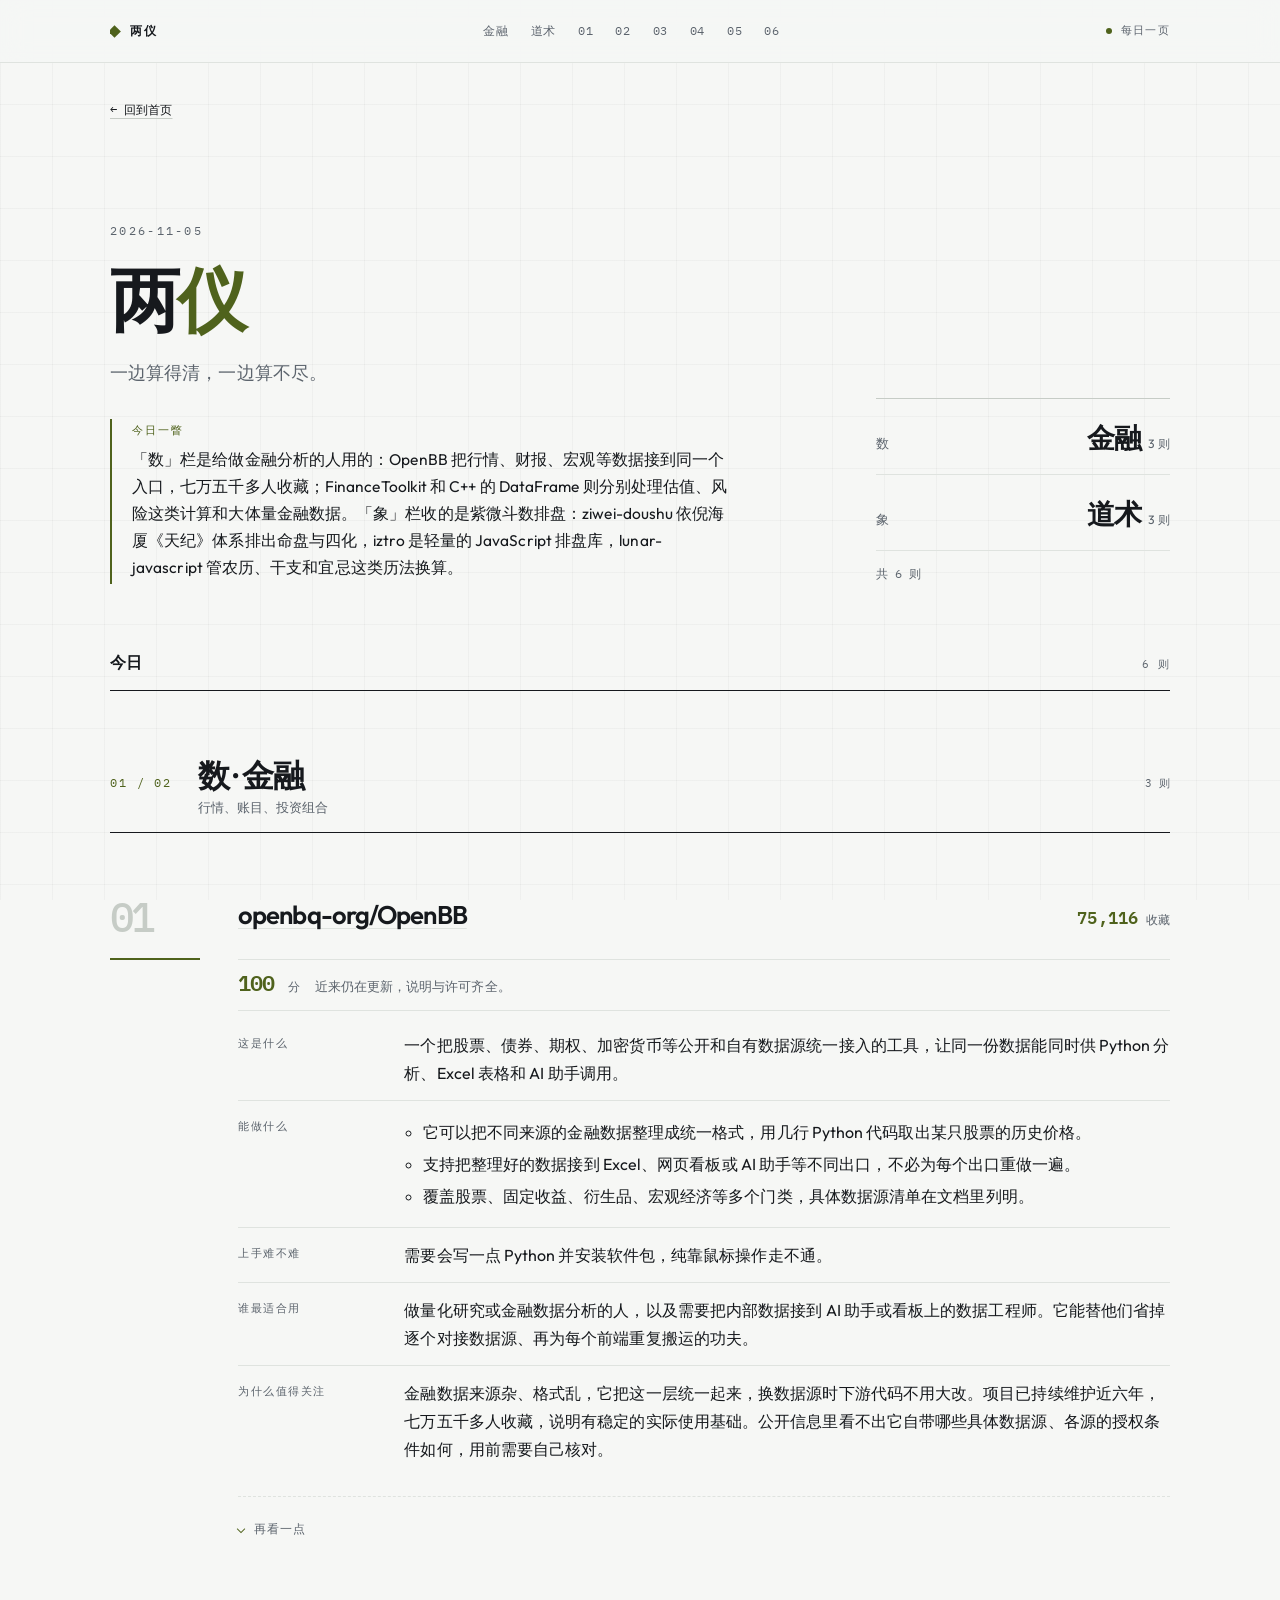
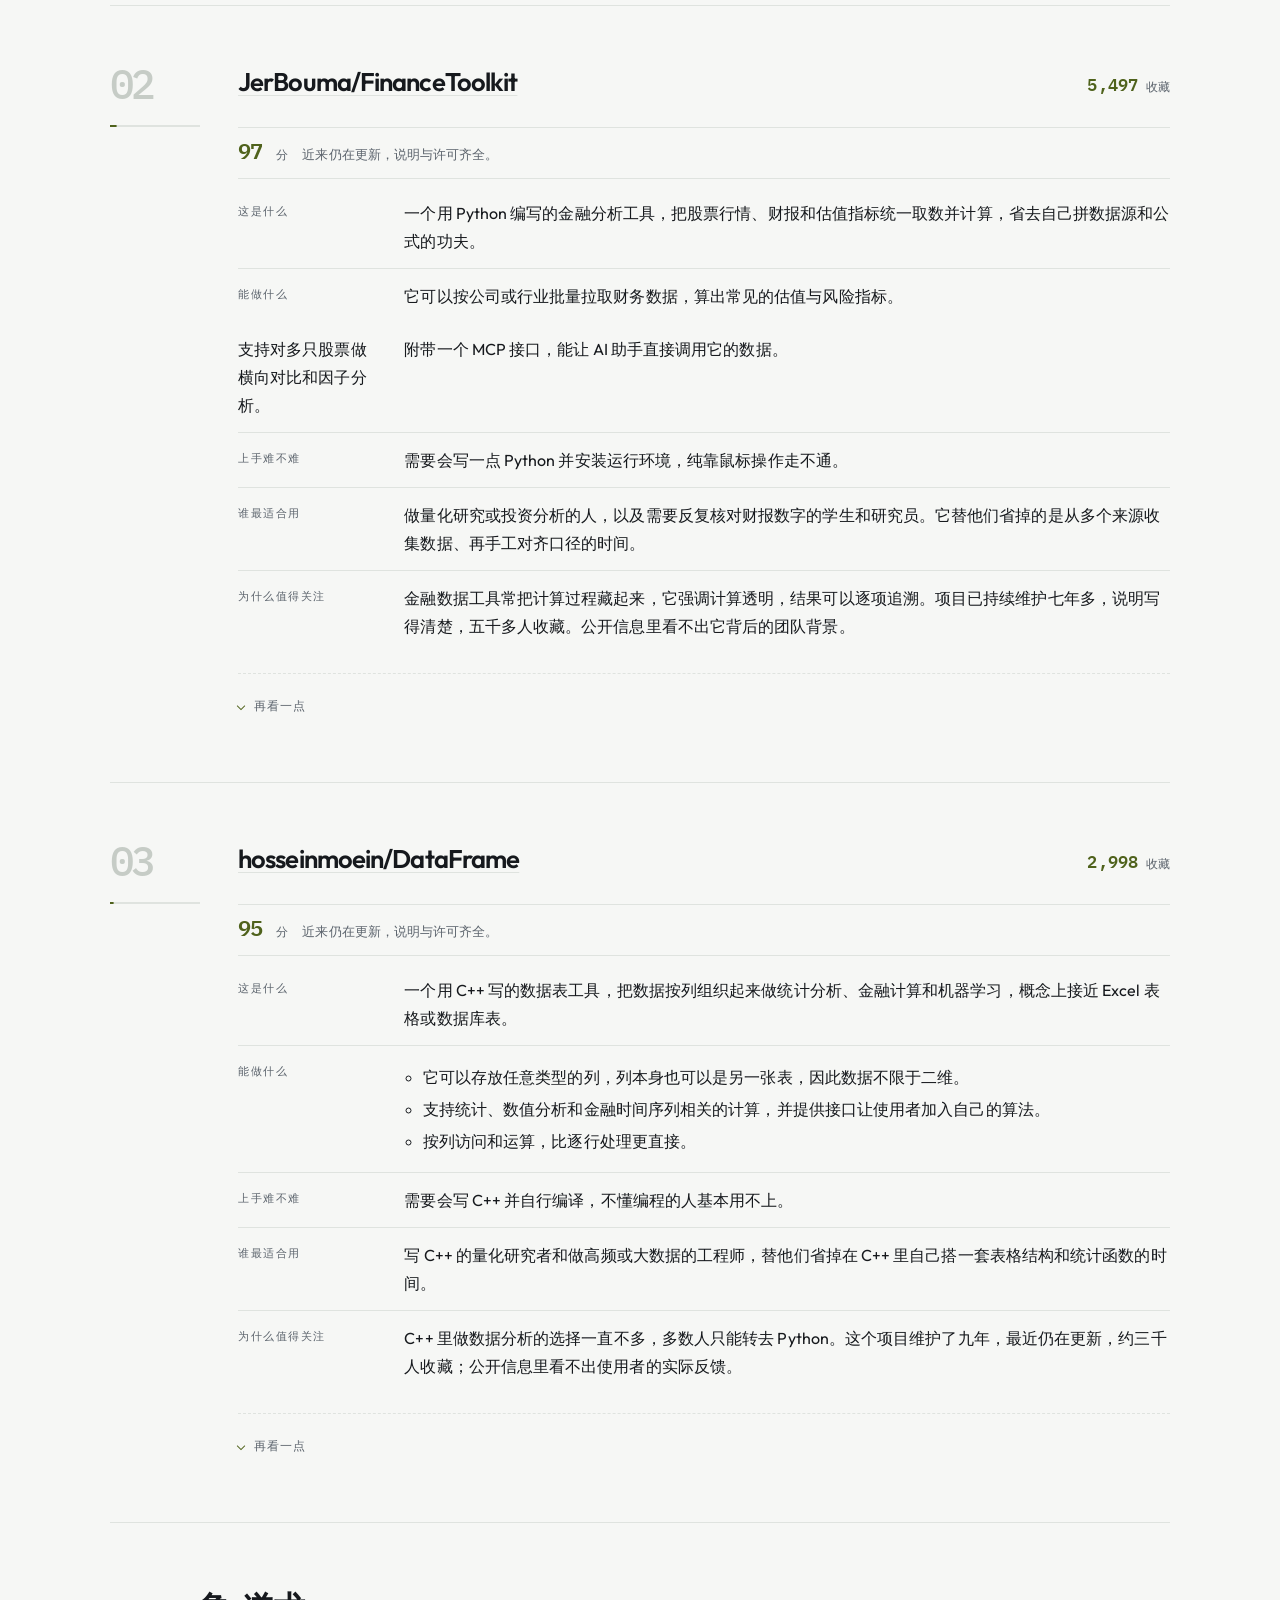
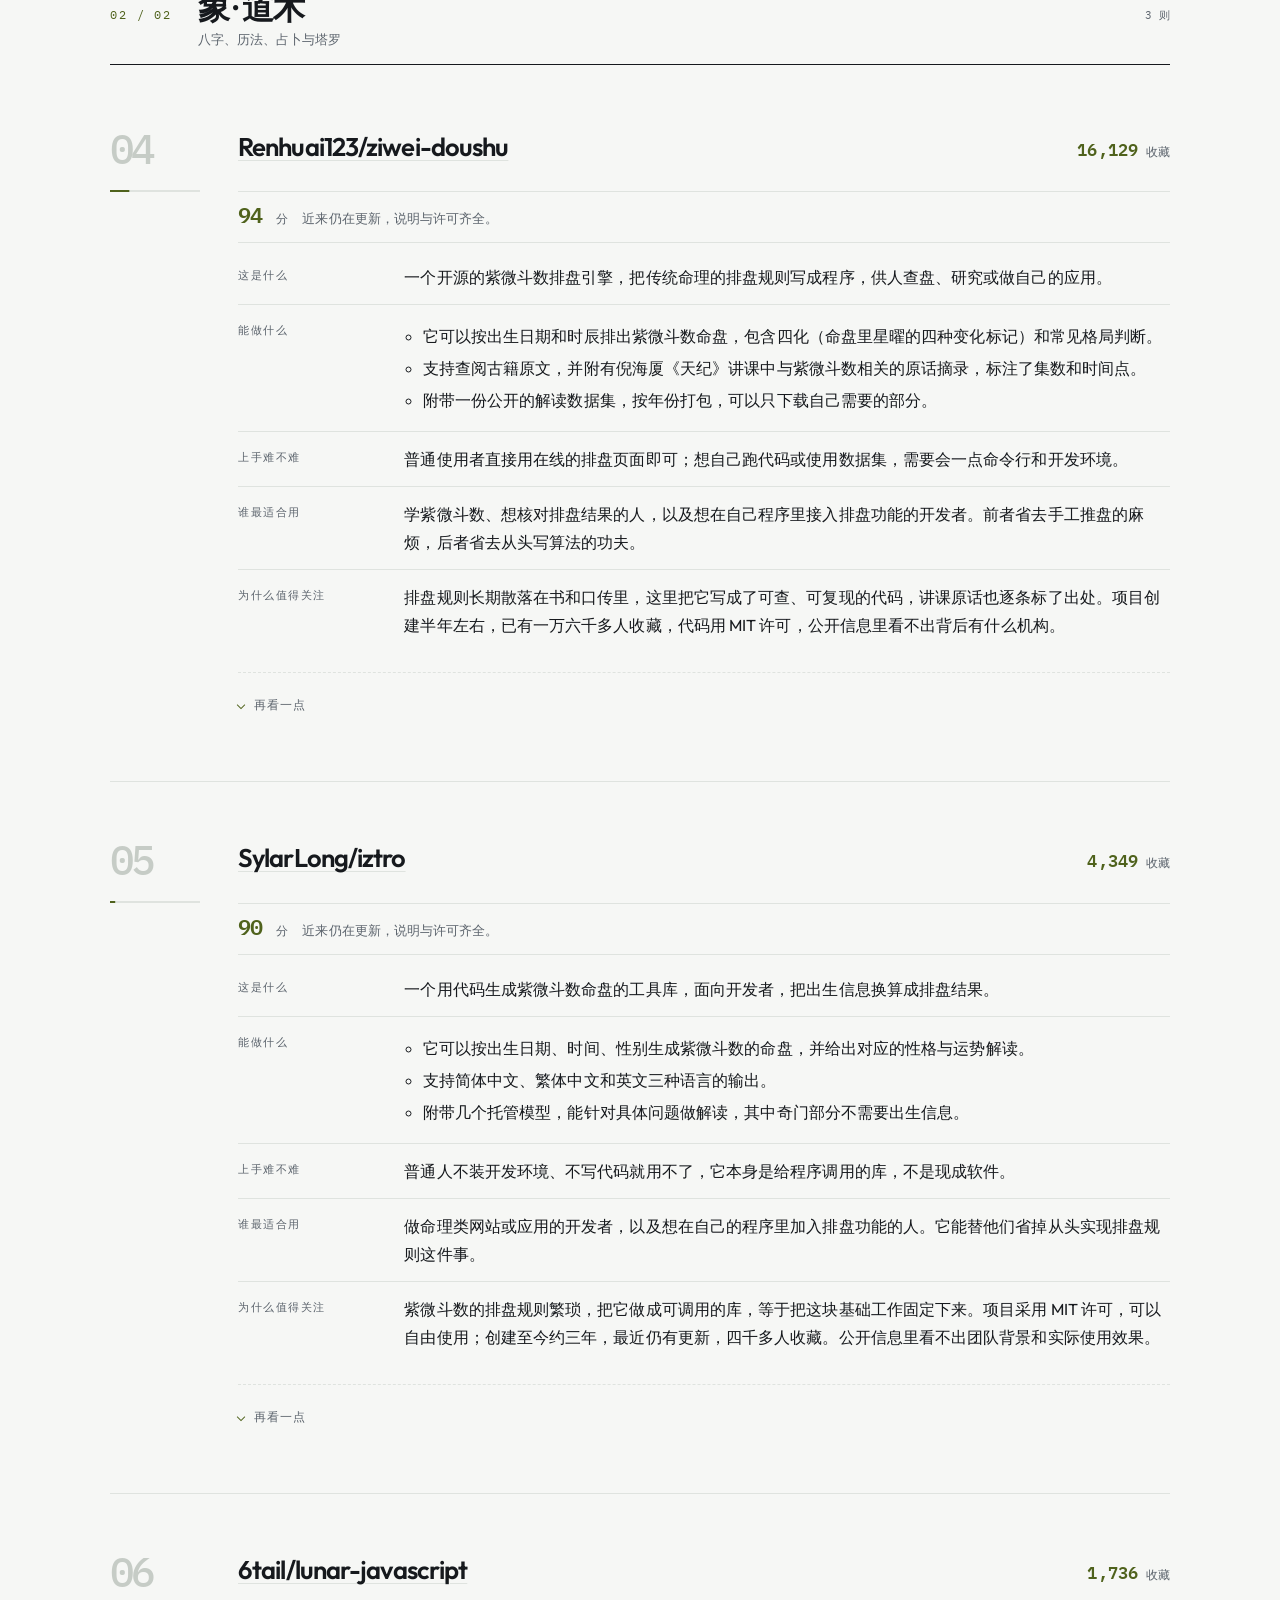
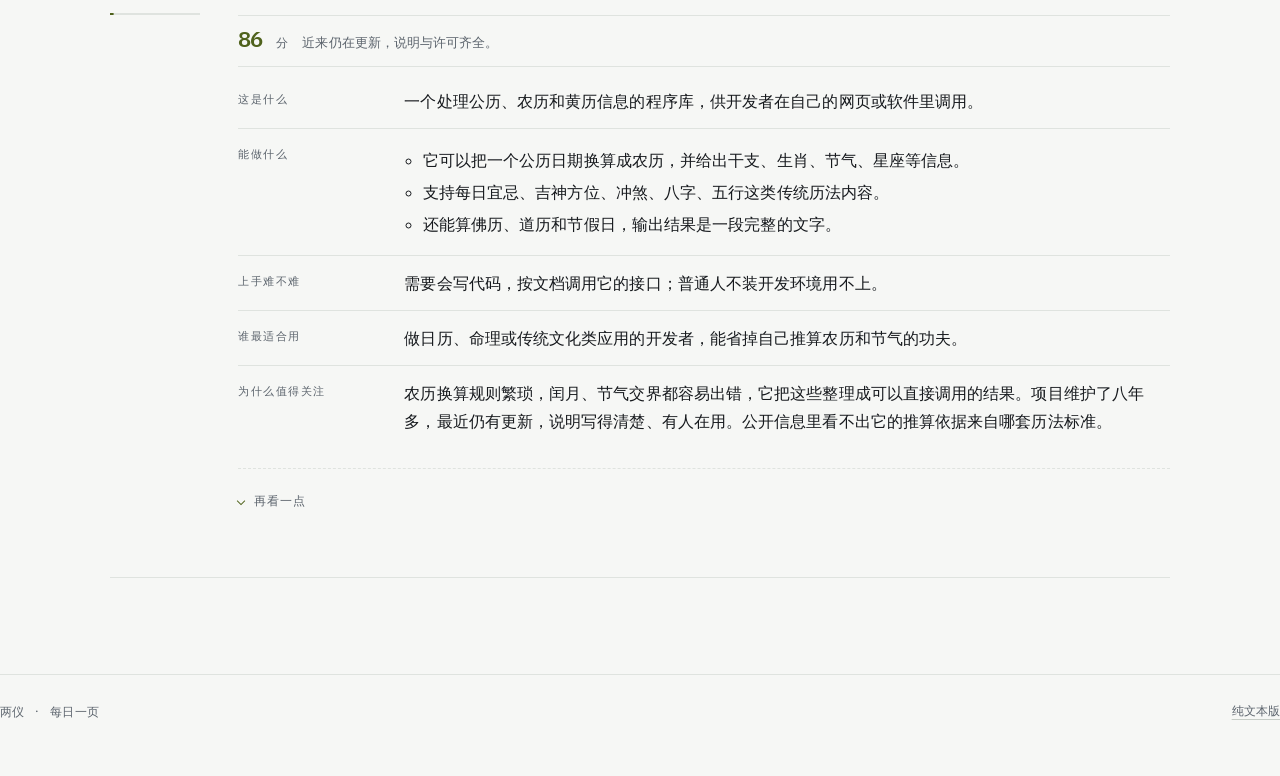
==== commit bb682884: "chore: 两仪 · 每日一页 2026-11-05" ====
--- a/docs/posts/2026-11-05.html
+++ b/docs/posts/2026-11-05.html
@@ -4,10 +4,10 @@
 <meta charset="utf-8">
 <meta name="viewport" content="width=device-width,initial-scale=1">
 <meta name="color-scheme" content="light dark">
-<title>GitHub 双榜 · 金融与道术（2026-11-05）</title>
-<meta name="description" content="GitHub 双榜 · 金融与道术（2026-11-05） - 每天从金融与量化、道术玄学术数两个分类里，按透明质量分精选开源项目，用平实中文讲清楚">
-<meta property="og:title" content="GitHub 双榜 · 金融与道术（2026-11-05）">
-<meta property="og:description" content="每天从金融与量化、道术玄学术数两个分类里，按透明质量分精选开源项目，用平实中文讲清楚">
+<title>两仪 · 2026-11-05</title>
+<meta name="description" content="一边算得清，一边算不尽。">
+<meta property="og:title" content="两仪 · 2026-11-05">
+<meta property="og:description" content="一边算得清，一边算不尽。">
 <meta property="og:url" content="https://dear202606-star.github.io/stars/index.html">
 <link rel="preconnect" href="https://fonts.googleapis.com">
 <link rel="preconnect" href="https://fonts.gstatic.com" crossorigin>
@@ -16,52 +16,52 @@
 </head>
 <body>
 <a class="skip" href="#main">跳到正文</a>
-<header class="topbar"><div class="shell topbar-inner"><a class="brand" href="../index.html" title="GitHub 双榜 · 金融与道术">GitHub 双榜 · 金融与道术</a><nav class="jump" aria-label="本期分类与项目导航"><a class="cat-link" href="posts/2026-11-05.html#cat-finance">金融</a><a class="cat-link" href="posts/2026-11-05.html#cat-daoshu">道术</a><a class="num-link" href="posts/2026-11-05.html#p1">01</a><a class="num-link" href="posts/2026-11-05.html#p2">02</a><a class="num-link" href="posts/2026-11-05.html#p3">03</a><a class="num-link" href="posts/2026-11-05.html#p4">04</a><a class="num-link" href="posts/2026-11-05.html#p5">05</a><a class="num-link" href="posts/2026-11-05.html#p6">06</a></nav><span class="live"><i aria-hidden="true"></i>每日轮播 · 不追新</span></div></header><main class="shell" id="main"><a class="back" href="../index.html">← 返回首页</a><section class="hero"><div class="hero-main"><p class="eyebrow">2026-11-05 · 第 001 期 · 双分类高分存量轮播</p><h1>金融与道术，<em>各自成榜</em>。</h1><p class="lede">每天从两个垂直分类里各挑 3 个评价好的开源项目。这里不追新：收录的是长期积累、维护得不错的项目，每个判断都附上可复核的数据依据。</p><div class="overview"><span class="overview-label">本期看点</span>金融与量化类在解决数据与分析工具的可得性问题：OpenBB 把行情、宏观等多类金融数据整理成统一接口，75,116 收藏、质量分 100.0；FinanceToolkit 则覆盖财报、估值、风险等分析，5,497 收藏、97.4 分。玄学术数类在解决排盘与历法计算的准确性问题：ziwei-doushu 按倪海厦《天纪》体系实现紫微斗数排盘，16,129 收藏、94.0 分；lunar-javascript 处理农历、干支、节气等历法换算，1,736 收藏、86.4 分。</div></div><aside class="stats" aria-label="本期数据"><div class="stat"><span class="stat-k">本期项目</span><span><span class="stat-v">6</span><span class="stat-u">个</span></span></div><div class="stat"><span class="stat-k">收录分类</span><span><span class="stat-v">2</span><span class="stat-u">类</span></span></div><div class="stat"><span class="stat-k">合计收藏</span><span><span class="stat-v">105,825</span></span></div><div class="stat"><span class="stat-k">期号</span><span><span class="stat-v">001</span></span></div><p class="stat-note">数据来自 GitHub 公共接口<br>按质量分轮播，不追新<br>更新于 2026-11-05 22:36 (UTC+8)</p></aside></section><div class="rank-head"><h2 id="ranking-title">本期榜单</h2><span>两个分类 · 按质量分轮播 · 条形为收藏数相对值</span></div><section class="cat" id="cat-finance" aria-labelledby="cat-finance-title"><div class="cat-head"><span class="cat-idx">01 / 02</span><div><h2 id="cat-finance-title">金融与量化</h2><p>量化交易、行情数据、投资组合、Fintech 与链上金融</p></div><span class="cat-meta">收藏 &gt; 500 · 本期 3 个</span></div><ol class="list"><li class="entry" id="p1" aria-labelledby="p1-title" style="--i:0;--pct:1.0000">
-<div class="entry-rail"><span class="num" aria-hidden="true">01</span><div class="bar" role="img" aria-label="收藏数相对本期最高项目：100%"><i></i></div></div>
+<header class="topbar"><div class="shell topbar-inner"><a class="brand" href="../index.html" title="两仪">两仪</a><nav class="jump" aria-label="栏目导航"><a class="cat-link" href="posts/2026-11-05.html#cat-finance">金融</a><a class="cat-link" href="posts/2026-11-05.html#cat-daoshu">道术</a><a class="num-link" href="posts/2026-11-05.html#p1">01</a><a class="num-link" href="posts/2026-11-05.html#p2">02</a><a class="num-link" href="posts/2026-11-05.html#p3">03</a><a class="num-link" href="posts/2026-11-05.html#p4">04</a><a class="num-link" href="posts/2026-11-05.html#p5">05</a><a class="num-link" href="posts/2026-11-05.html#p6">06</a></nav><span class="live"><i aria-hidden="true"></i>每日一页</span></div></header><main class="shell" id="main"><a class="back" href="../index.html">← 回到首页</a><section class="hero"><div class="hero-main"><p class="eyebrow">2026-11-05</p><h1>两<em>仪</em></h1><p class="lede">一边算得清，一边算不尽。</p><div class="overview"><span class="overview-label">今日一瞥</span>「数」栏是给做金融分析的人用的：OpenBB 把行情、财报、宏观等数据接到同一个入口，七万五千多人收藏；FinanceToolkit 和 C++ 的 DataFrame 则分别处理估值、风险这类计算和大体量金融数据。「象」栏收的是紫微斗数排盘：ziwei-doushu 依倪海厦《天纪》体系排出命盘与四化，iztro 是轻量的 JavaScript 排盘库，lunar-javascript 管农历、干支和宜忌这类历法换算。</div></div><aside class="stats" aria-label="两栏"><div class="stat"><span class="stat-k">数</span><span><span class="stat-v">金融</span><span class="stat-u">3 则</span></span></div><div class="stat"><span class="stat-k">象</span><span><span class="stat-v">道术</span><span class="stat-u">3 则</span></span></div><p class="stat-note">共 6 则</p></aside></section><div class="rank-head"><h2 id="ranking-title">今日</h2><span>6 则</span></div><section class="cat" id="cat-finance" aria-labelledby="cat-finance-title"><div class="cat-head"><span class="cat-idx">01 / 02</span><div><h2 id="cat-finance-title">数 · 金融</h2><p>行情、账目、投资组合</p></div><span class="cat-meta">3 则</span></div><ol class="list"><li class="entry" id="p1" aria-labelledby="p1-title" style="--i:0;--pct:1.0000">
+<div class="entry-rail"><span class="num" aria-hidden="true">01</span><div class="bar" role="img" aria-label="收藏相对值 100%"><i></i></div></div>
 <div class="entry-body">
-<header class="entry-head"><h3 id="p1-title"><a href="https://github.com/openbq-org/OpenBB" target="_blank" rel="noopener" aria-label="在新窗口打开 GitHub 项目页：openbq-org/OpenBB">openbq-org/OpenBB</a></h3><div class="metric"><span class="metric-v">75,116</span><span class="metric-u">收藏</span></div></header>
-<div class="score" aria-label="综合质量分与分项得分"><span class="score-label">质量分</span><span class="score-total">100.0/100</span><span class="score-item">累计收藏 <b>40.0</b>/40</span><span class="score-item">收藏/复制比 <b>20.0</b>/20</span><span class="score-item">最近维护 <b>25.0</b>/25</span><span class="score-item">文档与许可 <b>15.0</b>/15</span></div>
-<div class="summary"><section class="section"><h4>这是什么</h4><p>一个把股票、债券、期权、加密货币等金融数据源统一接入的工具，属于金融与量化分析类，解决的是数据来源分散、格式不统一的问题。</p></section><section class="section"><h4>能做什么</h4><ul><li>它可以把自有、付费和公开的金融数据源整合到同一套接口下，再分发给不同使用场景。</li><li>支持在 Python 环境中直接调用，例如用几行代码取到某只股票的历史价格并转成表格。</li><li>同一份数据可同时供分析面板、Excel、AI 助手等下游应用读取，不必为每个场景重复对接。</li></ul></section><section class="section"><h4>上手难不难</h4><p>得懂点编程。需要在 Python 环境里安装，并看懂代码调用方式；不写代码的人用不上它的核心部分。</p></section><section class="section"><h4>谁最适合用</h4><p>量化研究员和金融数据工程师。它能替他们省掉逐个对接数据源、再为每个下游应用重复搬运数据的重复劳动。</p></section><section class="section"><h4>为什么值得关注</h4><p>累计 75,116 次收藏，被复制 7,847 次，收藏与复制比约 9.6，说明长期关注和实际取用的人数比例健康。最近一次更新在 3 天前，维护没有中断。综合质量分 100/100，四项分项为收藏 40/40、比例 20/20、维护 25/25、文档与许可 15/15。标签覆盖股票、固收、衍生品、加密和机器学习，指向的是把多市场数据统一供给这一方向。许可为 Other，具体条款需自行核对。是否有商业支持或团队背景，公开信息里看不出来。</p></section></div>
-<details class="tech"><summary>项目详情（给懂技术的人）</summary>
-<ul class="facts"><li><a href="https://github.com/openbq-org/OpenBB" target="_blank" rel="noopener">在新窗口打开项目页</a></li><li>主语言：Python ｜ 被复制 7,847 次 ｜ 使用许可：Other</li><li>项目标签：ai, crypto, derivatives, economics, equity, finance, fixed-income, machine-learning, openbb, options, python, quantitative-finance, stocks</li><li>评分依据：累计 75,116 收藏（40.0/40）；收藏/复制比 9.6，关注与使用比例健康（20.0/20）；3 天前更新（25.0/25）；有简介、Other 许可、13 个标签、有主页（15.0/15）</li><li>仓库地址（可复制）：https://github.com/openbq-org/OpenBB</li></ul></details>
+<header class="entry-head"><h3 id="p1-title"><a href="https://github.com/openbq-org/OpenBB" target="_blank" rel="noopener" aria-label="在新窗口打开项目页：openbq-org/OpenBB">openbq-org/OpenBB</a></h3><div class="metric"><span class="metric-v">75,116</span><span class="metric-u">收藏</span></div></header>
+<div class="score" aria-label="分数与依据"><span class="score-total">100</span><span class="score-u">分</span><span class="score-note">近来仍在更新，说明与许可齐全。</span></div>
+<div class="summary"><section class="section"><h4>这是什么</h4><p>一个把股票、债券、期权、加密货币等公开和自有数据源统一接入的工具，让同一份数据能同时供 Python 分析、Excel 表格和 AI 助手调用。</p></section><section class="section"><h4>能做什么</h4><ul><li>它可以把不同来源的金融数据整理成统一格式，用几行 Python 代码取出某只股票的历史价格。</li><li>支持把整理好的数据接到 Excel、网页看板或 AI 助手等不同出口，不必为每个出口重做一遍。</li><li>覆盖股票、固定收益、衍生品、宏观经济等多个门类，具体数据源清单在文档里列明。</li></ul></section><section class="section"><h4>上手难不难</h4><p>需要会写一点 Python 并安装软件包，纯靠鼠标操作走不通。</p></section><section class="section"><h4>谁最适合用</h4><p>做量化研究或金融数据分析的人，以及需要把内部数据接到 AI 助手或看板上的数据工程师。它能替他们省掉逐个对接数据源、再为每个前端重复搬运的功夫。</p></section><section class="section"><h4>为什么值得关注</h4><p>金融数据来源杂、格式乱，它把这一层统一起来，换数据源时下游代码不用大改。项目已持续维护近六年，七万五千多人收藏，说明有稳定的实际使用基础。公开信息里看不出它自带哪些具体数据源、各源的授权条件如何，用前需要自己核对。</p></section></div>
+<details class="tech"><summary>再看一点</summary>
+<ul class="facts"><li><a href="https://github.com/openbq-org/OpenBB" target="_blank" rel="noopener">去项目页看看</a></li><li>Python　·　被复制 7,847 次　·　Other</li><li>标签：ai, crypto, derivatives, economics, equity, finance, fixed-income, machine-learning, openbb, options, python, quantitative-finance, stocks</li></ul></details>
 </div></li><li class="entry" id="p2" aria-labelledby="p2-title" style="--i:1;--pct:0.0732">
-<div class="entry-rail"><span class="num" aria-hidden="true">02</span><div class="bar" role="img" aria-label="收藏数相对本期最高项目：7%"><i></i></div></div>
+<div class="entry-rail"><span class="num" aria-hidden="true">02</span><div class="bar" role="img" aria-label="收藏相对值 7%"><i></i></div></div>
 <div class="entry-body">
-<header class="entry-head"><h3 id="p2-title"><a href="https://github.com/JerBouma/FinanceToolkit" target="_blank" rel="noopener" aria-label="在新窗口打开 GitHub 项目页：JerBouma/FinanceToolkit">JerBouma/FinanceToolkit</a></h3><div class="metric"><span class="metric-v">5,497</span><span class="metric-u">收藏</span></div></header>
-<div class="score" aria-label="综合质量分与分项得分"><span class="score-label">质量分</span><span class="score-total">97.4/100</span><span class="score-item">累计收藏 <b>37.4</b>/40</span><span class="score-item">收藏/复制比 <b>20.0</b>/20</span><span class="score-item">最近维护 <b>25.0</b>/25</span><span class="score-item">文档与许可 <b>15.0</b>/15</span></div>
-<div class="summary"><section class="section"><h4>这是什么</h4><p>一个用 Python 编写的金融分析工具库，把股票行情、财务报表和市场数据整理成统一格式，供计算估值、风险和技术指标使用。</p></section><section class="section"><h4>能做什么</h4><ul><li>它可以按股票和板块提取财务数据与市场行情，并计算常用财务比率。</li><li>支持估值、因子分析、风险管理和技术分析等计算。</li><li>附带 MCP 服务端，可供支持该协议的 AI 工具调用其数据与计算能力。</li></ul></section><section class="section"><h4>上手难不难</h4><p>得懂点编程。需要本地安装 Python 包并写代码调用，不提供图形界面。</p></section><section class="section"><h4>谁最适合用</h4><p>适合做量化研究或基本面分析、且会写 Python 的人，替他们省去逐个来源抓取和清洗财务数据的工作。不做编程的投资者用不上。</p></section><section class="section"><h4>为什么值得关注</h4><p>累计 5,497 收藏、645 次复制，收藏与复制比 8.5，说明关注者中有相当比例实际取用；最近一次更新为 0 天前，MIT 许可、简介与 20 个标签齐备，维护状态完整。综合质量分 97.4，分项为收藏 37.4/40、比例 20/20、维护 25/25、文档与许可 15/15。标签覆盖基本面、因子、风险与 MCP 服务端，指向的是把分散的金融数据整理成可计算输入这件事。公开信息里看不出其团队背景与商业支持情况。</p></section></div>
-<details class="tech"><summary>项目详情（给懂技术的人）</summary>
-<ul class="facts"><li><a href="https://github.com/JerBouma/FinanceToolkit" target="_blank" rel="noopener">在新窗口打开项目页</a></li><li>主语言：Python ｜ 被复制 645 次 ｜ 使用许可：MIT License</li><li>项目标签：algorithmic-trading, equities, factor-analysis, finance, financial-analysis, financial-data, financial-statements, fundamental-analysis, fundamentals, market-data, mcp-server, performance-analysis, python, quantitative-analysis, quantitative-finance, risk-management, sector-analysis, stock-data, technical-analysis, valuation</li><li>评分依据：累计 5,497 收藏（37.4/40）；收藏/复制比 8.5，关注与使用比例健康（20.0/20）；0 天前更新（25.0/25）；有简介、MIT License 许可、20 个标签、有主页（15.0/15）</li><li>仓库地址（可复制）：https://github.com/JerBouma/FinanceToolkit</li></ul></details>
+<header class="entry-head"><h3 id="p2-title"><a href="https://github.com/JerBouma/FinanceToolkit" target="_blank" rel="noopener" aria-label="在新窗口打开项目页：JerBouma/FinanceToolkit">JerBouma/FinanceToolkit</a></h3><div class="metric"><span class="metric-v">5,497</span><span class="metric-u">收藏</span></div></header>
+<div class="score" aria-label="分数与依据"><span class="score-total">97</span><span class="score-u">分</span><span class="score-note">近来仍在更新，说明与许可齐全。</span></div>
+<div class="summary"><section class="section"><h4>这是什么</h4><p>一个用 Python 编写的金融分析工具，把股票行情、财报和估值指标统一取数并计算，省去自己拼数据源和公式的功夫。</p></section><section class="section"><h4>能做什么</h4><p>它可以按公司或行业批量拉取财务数据，算出常见的估值与风险指标。</p><p>支持对多只股票做横向对比和因子分析。</p><p>附带一个 MCP 接口，能让 AI 助手直接调用它的数据。</p></section><section class="section"><h4>上手难不难</h4><p>需要会写一点 Python 并安装运行环境，纯靠鼠标操作走不通。</p></section><section class="section"><h4>谁最适合用</h4><p>做量化研究或投资分析的人，以及需要反复核对财报数字的学生和研究员。它替他们省掉的是从多个来源收集数据、再手工对齐口径的时间。</p></section><section class="section"><h4>为什么值得关注</h4><p>金融数据工具常把计算过程藏起来，它强调计算透明，结果可以逐项追溯。项目已持续维护七年多，说明写得清楚，五千多人收藏。公开信息里看不出它背后的团队背景。</p></section></div>
+<details class="tech"><summary>再看一点</summary>
+<ul class="facts"><li><a href="https://github.com/JerBouma/FinanceToolkit" target="_blank" rel="noopener">去项目页看看</a></li><li>Python　·　被复制 645 次　·　MIT License</li><li>标签：algorithmic-trading, equities, factor-analysis, finance, financial-analysis, financial-data, financial-statements, fundamental-analysis, fundamentals, market-data, mcp-server, performance-analysis, python, quantitative-analysis, quantitative-finance, risk-management, sector-analysis, stock-data, technical-analysis, valuation</li></ul></details>
 </div></li><li class="entry" id="p3" aria-labelledby="p3-title" style="--i:2;--pct:0.0400">
-<div class="entry-rail"><span class="num" aria-hidden="true">03</span><div class="bar" role="img" aria-label="收藏数相对本期最高项目：4%"><i></i></div></div>
+<div class="entry-rail"><span class="num" aria-hidden="true">03</span><div class="bar" role="img" aria-label="收藏相对值 4%"><i></i></div></div>
 <div class="entry-body">
-<header class="entry-head"><h3 id="p3-title"><a href="https://github.com/hosseinmoein/DataFrame" target="_blank" rel="noopener" aria-label="在新窗口打开 GitHub 项目页：hosseinmoein/DataFrame">hosseinmoein/DataFrame</a></h3><div class="metric"><span class="metric-v">2,998</span><span class="metric-u">收藏</span></div></header>
-<div class="score" aria-label="综合质量分与分项得分"><span class="score-label">质量分</span><span class="score-total">94.8/100</span><span class="score-item">累计收藏 <b>34.8</b>/40</span><span class="score-item">收藏/复制比 <b>20.0</b>/20</span><span class="score-item">最近维护 <b>25.0</b>/25</span><span class="score-item">文档与许可 <b>15.0</b>/15</span></div>
-<div class="summary"><section class="section"><h4>这是什么</h4><p>一个用 C++ 写的数据表工具，把数据按列组织起来做统计分析、机器学习或金融计算，类似 Excel 表格或数据库表，但面向 C++ 程序。</p></section><section class="section"><h4>能做什么</h4><ul><li>它可以存放任意类型的数据列，列本身可以是向量、其他数据表或容器，因此数据不限于二维。</li><li>支持统计分析、数值计算、机器学习与交易策略相关的数据处理，按列访问和运算比逐行处理更直接。</li><li>提供可扩展的接口，使用者可以加入自己写的算法。</li></ul></section><section class="section"><h4>上手难不难</h4><p>得懂点编程。它没有图形界面，需要在 C++ 项目里引入并编译，还要能看懂代码示例。</p></section><section class="section"><h4>谁最适合用</h4><p>写 C++ 的量化研究员和数据分析开发者，替他们省掉自己搭一套表格结构、再写列式统计函数的工作。</p></section><section class="section"><h4>为什么值得关注</h4><p>累计 2,998 次收藏、363 次复制，收藏与复制比 8.3，说明收藏的人里有相当比例实际拿去用了；最近更新在 2 天前，维护没有停。综合质量分 94.8/100，分项为收藏 34.8/40、比例 20/20、维护 25/25、文档与许可 15/15，BSD 3-Clause 许可和 17 个标签齐全。标签指向金融数据分析、统计、机器学习与大数据的交叉方向。公开信息里看不出它的实际使用规模和团队背景。</p></section></div>
-<details class="tech"><summary>项目详情（给懂技术的人）</summary>
-<ul class="facts"><li><a href="https://github.com/hosseinmoein/DataFrame" target="_blank" rel="noopener">在新窗口打开项目页</a></li><li>主语言：C++ ｜ 被复制 363 次 ｜ 使用许可：BSD 3-Clause &quot;New&quot; or &quot;Revised&quot; License</li><li>项目标签：ai, cpp, data-analysis, data-science, dataframe, financial-data-analysis, financial-engineering, large-data, machine-learning, multidimensional-data, numerical-analysis, statistical, statistical-analysis, tensor, tensorboard, trading-algorithms, trading-strategies</li><li>评分依据：累计 2,998 收藏（34.8/40）；收藏/复制比 8.3，关注与使用比例健康（20.0/20）；2 天前更新（25.0/25）；有简介、BSD 3-Clause &quot;New&quot; or &quot;Revised&quot; License 许可、17 个标签、有主页（15.0/15）</li><li>仓库地址（可复制）：https://github.com/hosseinmoein/DataFrame</li></ul></details>
-</div></li></ol></section><section class="cat" id="cat-daoshu" aria-labelledby="cat-daoshu-title"><div class="cat-head"><span class="cat-idx">02 / 02</span><div><h2 id="cat-daoshu-title">道术 · 玄学术数</h2><p>八字、紫微斗数、风水、易经、占卜与塔罗等术数工具</p></div><span class="cat-meta">收藏 &gt; 5 · 本期 3 个</span></div><ol class="list"><li class="entry" id="p4" aria-labelledby="p4-title" style="--i:3;--pct:0.2147">
-<div class="entry-rail"><span class="num" aria-hidden="true">04</span><div class="bar" role="img" aria-label="收藏数相对本期最高项目：21%"><i></i></div></div>
+<header class="entry-head"><h3 id="p3-title"><a href="https://github.com/hosseinmoein/DataFrame" target="_blank" rel="noopener" aria-label="在新窗口打开项目页：hosseinmoein/DataFrame">hosseinmoein/DataFrame</a></h3><div class="metric"><span class="metric-v">2,998</span><span class="metric-u">收藏</span></div></header>
+<div class="score" aria-label="分数与依据"><span class="score-total">95</span><span class="score-u">分</span><span class="score-note">近来仍在更新，说明与许可齐全。</span></div>
+<div class="summary"><section class="section"><h4>这是什么</h4><p>一个用 C++ 写的数据表工具，把数据按列组织起来做统计分析、金融计算和机器学习，概念上接近 Excel 表格或数据库表。</p></section><section class="section"><h4>能做什么</h4><ul><li>它可以存放任意类型的列，列本身也可以是另一张表，因此数据不限于二维。</li><li>支持统计、数值分析和金融时间序列相关的计算，并提供接口让使用者加入自己的算法。</li><li>按列访问和运算，比逐行处理更直接。</li></ul></section><section class="section"><h4>上手难不难</h4><p>需要会写 C++ 并自行编译，不懂编程的人基本用不上。</p></section><section class="section"><h4>谁最适合用</h4><p>写 C++ 的量化研究者和做高频或大数据的工程师，替他们省掉在 C++ 里自己搭一套表格结构和统计函数的时间。</p></section><section class="section"><h4>为什么值得关注</h4><p>C++ 里做数据分析的选择一直不多，多数人只能转去 Python。这个项目维护了九年，最近仍在更新，约三千人收藏；公开信息里看不出使用者的实际反馈。</p></section></div>
+<details class="tech"><summary>再看一点</summary>
+<ul class="facts"><li><a href="https://github.com/hosseinmoein/DataFrame" target="_blank" rel="noopener">去项目页看看</a></li><li>C++　·　被复制 363 次　·　BSD 3-Clause &quot;New&quot; or &quot;Revised&quot; License</li><li>标签：ai, cpp, data-analysis, data-science, dataframe, financial-data-analysis, financial-engineering, large-data, machine-learning, multidimensional-data, numerical-analysis, statistical, statistical-analysis, tensor, tensorboard, trading-algorithms, trading-strategies</li></ul></details>
+</div></li></ol></section><section class="cat" id="cat-daoshu" aria-labelledby="cat-daoshu-title"><div class="cat-head"><span class="cat-idx">02 / 02</span><div><h2 id="cat-daoshu-title">象 · 道术</h2><p>八字、历法、占卜与塔罗</p></div><span class="cat-meta">3 则</span></div><ol class="list"><li class="entry" id="p4" aria-labelledby="p4-title" style="--i:3;--pct:0.2147">
+<div class="entry-rail"><span class="num" aria-hidden="true">04</span><div class="bar" role="img" aria-label="收藏相对值 21%"><i></i></div></div>
 <div class="entry-body">
-<header class="entry-head"><h3 id="p4-title"><a href="https://github.com/Renhuai123/ziwei-doushu" target="_blank" rel="noopener" aria-label="在新窗口打开 GitHub 项目页：Renhuai123/ziwei-doushu">Renhuai123/ziwei-doushu</a></h3><div class="metric"><span class="metric-v">16,129</span><span class="metric-u">收藏</span></div></header>
-<div class="score" aria-label="综合质量分与分项得分"><span class="score-label">质量分</span><span class="score-total">94.0/100</span><span class="score-item">累计收藏 <b>40.0</b>/40</span><span class="score-item">收藏/复制比 <b>14.0</b>/20</span><span class="score-item">最近维护 <b>25.0</b>/25</span><span class="score-item">文档与许可 <b>15.0</b>/15</span></div>
-<div class="summary"><section class="section"><h4>这是什么</h4><p>一个紫微斗数的开源排盘引擎，用代码把传统命理里的排盘规则和解读资料整理成可查询、可调用的数据与程序。</p></section><section class="section"><h4>能做什么</h4><ul><li>它可以按出生日期和时辰排出紫微斗数命盘，包含四化系统和格局知识库。</li><li>支持按年份下载解读数据集，v4.0 覆盖 1950 至 2026 年的真实日期，共 67.5 万张命盘、877 万段解读。</li><li>附带倪海厦《天纪》讲座的 1848 条原话摘录，每条标注集数与时间点，可回放核对。</li></ul></section><section class="section"><h4>上手难不难</h4><p>得懂点编程。排盘引擎是 TypeScript 代码，需要克隆仓库并按说明运行；数据集可以单独下载，但解压后达 56.6 GB，要自己处理文件。</p></section><section class="section"><h4>谁最适合用</h4><p>适合做命理类应用或网站的开发者，能直接调用排盘算法，省掉从零实现规则的工作；也适合研究紫微斗数、需要批量命盘文本做整理的人。</p></section><section class="section"><h4>为什么值得关注</h4><p>累计收藏 16,129，收藏与复制比 5.2，说明关注的人里有相当比例实际取用；两天前刚更新，代码 MIT、数据 CC BY 4.0，简介和标签齐全，文档与许可一项拿到满分 15。综合质量分 94.0，主要来自收藏 40 分和维护 25 分，比例项 14 分是相对弱的一环。标签指向中文命理与占卜方向，它替人省掉的是排盘算法和解读文本的重复搭建。需要说明的是，解读断语库本身不开源，公开信息里看不出其完整程度。</p></section></div>
-<details class="tech"><summary>项目详情（给懂技术的人）</summary>
-<ul class="facts"><li><a href="https://github.com/Renhuai123/ziwei-doushu" target="_blank" rel="noopener">在新窗口打开项目页</a></li><li>主语言：TypeScript ｜ 被复制 3,127 次 ｜ 使用许可：MIT License</li><li>项目标签：bazi, chinese-astrology, divination, fortune-telling, nextjs, open-source, purple-star-astrology, typescript, zi-wei-dou-shu, ziwei-doushu</li><li>评分依据：累计 16,129 收藏（40.0/40）；收藏/复制比 5.2，关注与使用接近（14.0/20）；2 天前更新（25.0/25）；有简介、MIT License 许可、10 个标签、有主页（15.0/15）</li><li>仓库地址（可复制）：https://github.com/Renhuai123/ziwei-doushu</li></ul></details>
+<header class="entry-head"><h3 id="p4-title"><a href="https://github.com/Renhuai123/ziwei-doushu" target="_blank" rel="noopener" aria-label="在新窗口打开项目页：Renhuai123/ziwei-doushu">Renhuai123/ziwei-doushu</a></h3><div class="metric"><span class="metric-v">16,129</span><span class="metric-u">收藏</span></div></header>
+<div class="score" aria-label="分数与依据"><span class="score-total">94</span><span class="score-u">分</span><span class="score-note">近来仍在更新，说明与许可齐全。</span></div>
+<div class="summary"><section class="section"><h4>这是什么</h4><p>一个开源的紫微斗数排盘引擎，把传统命理的排盘规则写成程序，供人查盘、研究或做自己的应用。</p></section><section class="section"><h4>能做什么</h4><ul><li>它可以按出生日期和时辰排出紫微斗数命盘，包含四化（命盘里星曜的四种变化标记）和常见格局判断。</li><li>支持查阅古籍原文，并附有倪海厦《天纪》讲课中与紫微斗数相关的原话摘录，标注了集数和时间点。</li><li>附带一份公开的解读数据集，按年份打包，可以只下载自己需要的部分。</li></ul></section><section class="section"><h4>上手难不难</h4><p>普通使用者直接用在线的排盘页面即可；想自己跑代码或使用数据集，需要会一点命令行和开发环境。</p></section><section class="section"><h4>谁最适合用</h4><p>学紫微斗数、想核对排盘结果的人，以及想在自己程序里接入排盘功能的开发者。前者省去手工推盘的麻烦，后者省去从头写算法的功夫。</p></section><section class="section"><h4>为什么值得关注</h4><p>排盘规则长期散落在书和口传里，这里把它写成了可查、可复现的代码，讲课原话也逐条标了出处。项目创建半年左右，已有一万六千多人收藏，代码用 MIT 许可，公开信息里看不出背后有什么机构。</p></section></div>
+<details class="tech"><summary>再看一点</summary>
+<ul class="facts"><li><a href="https://github.com/Renhuai123/ziwei-doushu" target="_blank" rel="noopener">去项目页看看</a></li><li>TypeScript　·　被复制 3,127 次　·　MIT License</li><li>标签：bazi, chinese-astrology, divination, fortune-telling, nextjs, open-source, purple-star-astrology, typescript, zi-wei-dou-shu, ziwei-doushu</li></ul></details>
 </div></li><li class="entry" id="p5" aria-labelledby="p5-title" style="--i:4;--pct:0.0579">
-<div class="entry-rail"><span class="num" aria-hidden="true">05</span><div class="bar" role="img" aria-label="收藏数相对本期最高项目：6%"><i></i></div></div>
+<div class="entry-rail"><span class="num" aria-hidden="true">05</span><div class="bar" role="img" aria-label="收藏相对值 6%"><i></i></div></div>
 <div class="entry-body">
-<header class="entry-head"><h3 id="p5-title"><a href="https://github.com/SylarLong/iztro" target="_blank" rel="noopener" aria-label="在新窗口打开 GitHub 项目页：SylarLong/iztro">SylarLong/iztro</a></h3><div class="metric"><span class="metric-v">4,349</span><span class="metric-u">收藏</span></div></header>
-<div class="score" aria-label="综合质量分与分项得分"><span class="score-label">质量分</span><span class="score-total">90.4/100</span><span class="score-item">累计收藏 <b>36.4</b>/40</span><span class="score-item">收藏/复制比 <b>14.0</b>/20</span><span class="score-item">最近维护 <b>25.0</b>/25</span><span class="score-item">文档与许可 <b>15.0</b>/15</span></div>
-<div class="summary"><section class="section"><h4>这是什么</h4><p>一个用代码生成紫微斗数命盘的工具库，面向开发者，把出生信息换算成命盘结构和性格分析结果。</p></section><section class="section"><h4>能做什么</h4><ul><li>它可以按出生日期、时间与性别排出紫微斗数命盘，并给出对应的性格与运势解读。</li><li>支持多语言输出，README 提供简体中文、繁体中文和英文版本。</li><li>除排盘库外，还提供四个托管模型，分别处理命盘长期趋势和单件具体事情的决断分析。</li></ul></section><section class="section"><h4>上手难不难</h4><p>得懂点编程。它是以 TypeScript 编写的代码库，需要通过包管理器安装并在程序里调用，不是打开网页就能用的成品。</p></section><section class="section"><h4>谁最适合用</h4><p>适合要开发命理类网站或应用的开发者，以及需要批量生成命盘数据的工具作者。它能替他们省掉自己推算排盘规则这一步。</p></section><section class="section"><h4>为什么值得关注</h4><p>累计 4,349 次收藏，被复制 702 次，收藏与复制比 6.2，说明关注度和实际取用比较接近。最近一次更新在 2 天前，维护状态良好；有简介、MIT 许可、9 个标签和主页，文档与许可一项拿满 15 分。综合质量分 90.4，分项为收藏 36.4、比例 14.0、维护 25.0、文档 15.0。标签集中在紫微斗数、命盘与 TypeScript，指向的是把传统排盘规则做成可编程接口这件事。至于托管模型的实际效果，公开信息里看不出来。</p></section></div>
-<details class="tech"><summary>项目详情（给懂技术的人）</summary>
-<ul class="facts"><li><a href="https://github.com/SylarLong/iztro" target="_blank" rel="noopener">在新窗口打开项目页</a></li><li>主语言：TypeScript ｜ 被复制 702 次 ｜ 使用许可：MIT License</li><li>项目标签：astrolabe, astrology, chinese-astrology, horoscope, iztro, natal-chart, typescript, ziwei, ziweidoushu</li><li>评分依据：累计 4,349 收藏（36.4/40）；收藏/复制比 6.2，关注与使用接近（14.0/20）；2 天前更新（25.0/25）；有简介、MIT License 许可、9 个标签、有主页（15.0/15）</li><li>仓库地址（可复制）：https://github.com/SylarLong/iztro</li></ul></details>
+<header class="entry-head"><h3 id="p5-title"><a href="https://github.com/SylarLong/iztro" target="_blank" rel="noopener" aria-label="在新窗口打开项目页：SylarLong/iztro">SylarLong/iztro</a></h3><div class="metric"><span class="metric-v">4,349</span><span class="metric-u">收藏</span></div></header>
+<div class="score" aria-label="分数与依据"><span class="score-total">90</span><span class="score-u">分</span><span class="score-note">近来仍在更新，说明与许可齐全。</span></div>
+<div class="summary"><section class="section"><h4>这是什么</h4><p>一个用代码生成紫微斗数命盘的工具库，面向开发者，把出生信息换算成排盘结果。</p></section><section class="section"><h4>能做什么</h4><ul><li>它可以按出生日期、时间、性别生成紫微斗数的命盘，并给出对应的性格与运势解读。</li><li>支持简体中文、繁体中文和英文三种语言的输出。</li><li>附带几个托管模型，能针对具体问题做解读，其中奇门部分不需要出生信息。</li></ul></section><section class="section"><h4>上手难不难</h4><p>普通人不装开发环境、不写代码就用不了，它本身是给程序调用的库，不是现成软件。</p></section><section class="section"><h4>谁最适合用</h4><p>做命理类网站或应用的开发者，以及想在自己的程序里加入排盘功能的人。它能替他们省掉从头实现排盘规则这件事。</p></section><section class="section"><h4>为什么值得关注</h4><p>紫微斗数的排盘规则繁琐，把它做成可调用的库，等于把这块基础工作固定下来。项目采用 MIT 许可，可以自由使用；创建至今约三年，最近仍有更新，四千多人收藏。公开信息里看不出团队背景和实际使用效果。</p></section></div>
+<details class="tech"><summary>再看一点</summary>
+<ul class="facts"><li><a href="https://github.com/SylarLong/iztro" target="_blank" rel="noopener">去项目页看看</a></li><li>TypeScript　·　被复制 702 次　·　MIT License</li><li>标签：astrolabe, astrology, chinese-astrology, horoscope, iztro, natal-chart, typescript, ziwei, ziweidoushu</li></ul></details>
 </div></li><li class="entry" id="p6" aria-labelledby="p6-title" style="--i:5;--pct:0.0400">
-<div class="entry-rail"><span class="num" aria-hidden="true">06</span><div class="bar" role="img" aria-label="收藏数相对本期最高项目：4%"><i></i></div></div>
+<div class="entry-rail"><span class="num" aria-hidden="true">06</span><div class="bar" role="img" aria-label="收藏相对值 4%"><i></i></div></div>
 <div class="entry-body">
-<header class="entry-head"><h3 id="p6-title"><a href="https://github.com/6tail/lunar-javascript" target="_blank" rel="noopener" aria-label="在新窗口打开 GitHub 项目页：6tail/lunar-javascript">6tail/lunar-javascript</a></h3><div class="metric"><span class="metric-v">1,736</span><span class="metric-u">收藏</span></div></header>
-<div class="score" aria-label="综合质量分与分项得分"><span class="score-label">质量分</span><span class="score-total">86.4/100</span><span class="score-item">累计收藏 <b>32.4</b>/40</span><span class="score-item">收藏/复制比 <b>14.0</b>/20</span><span class="score-item">最近维护 <b>25.0</b>/25</span><span class="score-item">文档与许可 <b>15.0</b>/15</span></div>
-<div class="summary"><section class="section"><h4>这是什么</h4><p>一个把公历日期换算成农历、黄历和各类传统历法信息的工具，属于日历类程序库。</p></section><section class="section"><h4>能做什么</h4><ul><li>它可以把一个公历日期转换成农历、佛历、道历，并给出干支、生肖、节气、节日等信息。</li><li>支持每日宜忌、彭祖百忌、吉神方位、冲煞、纳音、八字、五行、星宿等黄历内容。</li><li>提供 JavaScript 版本，可在网页或 Node.js 环境中调用。</li></ul></section><section class="section"><h4>上手难不难</h4><p>得懂点编程。它没有图形界面，需要在网页或 Node.js 里引入脚本、调用接口才能得到结果，普通读者无法直接打开使用。</p></section><section class="section"><h4>谁最适合用</h4><p>适合需要在自己网站或程序里加入农历、黄历功能的开发者，以及做传统历法相关工具的产品团队。它能替他们省掉自行整理和推算历法规则的工作。</p></section><section class="section"><h4>为什么值得关注</h4><p>累计收藏 1,736，被复制 301，收藏与复制比 5.8，说明长期有人关注也有人在用；最近更新时间显示为 0 天前，维护状态良好；有简介、MIT 许可和主页，文档与许可一项拿到满分。综合质量分 86.4，其中收藏 32.4/40、比例 14.0/20、维护 25.0/25、文档 15.0/15。标签指向日历与农历方向，它替人省掉的是农历与黄历规则的整理和计算。公开信息里看不出它的团队背景或媒体曝光。</p></section></div>
-<details class="tech"><summary>项目详情（给懂技术的人）</summary>
-<ul class="facts"><li><a href="https://github.com/6tail/lunar-javascript" target="_blank" rel="noopener">在新窗口打开项目页</a></li><li>主语言：JavaScript ｜ 被复制 301 次 ｜ 使用许可：MIT License</li><li>项目标签：calendar, javascript, lunar</li><li>评分依据：累计 1,736 收藏（32.4/40）；收藏/复制比 5.8，关注与使用接近（14.0/20）；0 天前更新（25.0/25）；有简介、MIT License 许可、3 个标签、有主页（15.0/15）</li><li>仓库地址（可复制）：https://github.com/6tail/lunar-javascript</li></ul></details>
-</div></li></ol></section><aside class="method" aria-labelledby="method-title"><h2 id="method-title">筛选与评分口径</h2><p>综合质量分 = 累计收藏(40) + 收藏/复制比(20) + 最近维护(25) + 文档与许可(15)，满分 100；四项均取自 GitHub 公开数据，可在项目主页自行复核。</p><dl><dt>收录范围</dt><dd>两个垂直分类，按主题词检索 GitHub 全时段项目库，每类每期 3 个；归类要有名称/标签/描述里的主题词证据，不是被关键词搜到就算。</dd><dt>轮播方式</dt><dd>未推荐过的优先，最近 7 天出现过的排最后，避免连续两天重复。</dd><dt>收录门槛</dt><dd>金融与量化：累计收藏 &gt; 500<br>道术 · 玄学术数：累计收藏 &gt; 5</dd><dt>排序方式</dt><dd>按综合质量分从高到低轮播，不按创建时间，所以榜单里大多是长期积累的成熟项目。</dd><dt>关于比值</dt><dd>收藏/复制比反映关注与实际动手的比例，不是好坏的绝对标准，采用分段档位避免极端值主导排序。</dd></dl><p>LLM 只负责把公开信息写成平实中文，不参与打分、不参与选项目。</p></aside><nav class="pager" aria-label="相邻期导航"><span></span></nav></main><footer><div>数据来源 <a href="https://github.com/search?type=repositories" target="_blank" rel="noopener">GitHub 公共接口</a> · 每日自动生成</div><div class="tools"><a href="posts/2026-11-05.md">下载本期纯文本</a><a href="feed.json">数据源（JSON）</a></div></footer></body></html>+<header class="entry-head"><h3 id="p6-title"><a href="https://github.com/6tail/lunar-javascript" target="_blank" rel="noopener" aria-label="在新窗口打开项目页：6tail/lunar-javascript">6tail/lunar-javascript</a></h3><div class="metric"><span class="metric-v">1,736</span><span class="metric-u">收藏</span></div></header>
+<div class="score" aria-label="分数与依据"><span class="score-total">86</span><span class="score-u">分</span><span class="score-note">近来仍在更新，说明与许可齐全。</span></div>
+<div class="summary"><section class="section"><h4>这是什么</h4><p>一个处理公历、农历和黄历信息的程序库，供开发者在自己的网页或软件里调用。</p></section><section class="section"><h4>能做什么</h4><ul><li>它可以把一个公历日期换算成农历，并给出干支、生肖、节气、星座等信息。</li><li>支持每日宜忌、吉神方位、冲煞、八字、五行这类传统历法内容。</li><li>还能算佛历、道历和节假日，输出结果是一段完整的文字。</li></ul></section><section class="section"><h4>上手难不难</h4><p>需要会写代码，按文档调用它的接口；普通人不装开发环境用不上。</p></section><section class="section"><h4>谁最适合用</h4><p>做日历、命理或传统文化类应用的开发者，能省掉自己推算农历和节气的功夫。</p></section><section class="section"><h4>为什么值得关注</h4><p>农历换算规则繁琐，闰月、节气交界都容易出错，它把这些整理成可以直接调用的结果。项目维护了八年多，最近仍有更新，说明写得清楚、有人在用。公开信息里看不出它的推算依据来自哪套历法标准。</p></section></div>
+<details class="tech"><summary>再看一点</summary>
+<ul class="facts"><li><a href="https://github.com/6tail/lunar-javascript" target="_blank" rel="noopener">去项目页看看</a></li><li>JavaScript　·　被复制 301 次　·　MIT License</li><li>标签：calendar, javascript, lunar</li></ul></details>
+</div></li></ol></section><nav class="pager" aria-label="前后页"><span></span></nav></main><footer><div>两仪　·　每日一页</div><div class="tools"><a href="posts/2026-11-05.md">纯文本版</a></div></footer></body></html>
--- a/docs/style.css
+++ b/docs/style.css
@@ -33,8 +33,8 @@
  padding:12px 18px;z-index:60;border:1px solid var(--line-2)}
 .skip:focus{left:16px;top:16px}
 .mono,.num,.metric,.stat-v,.eyebrow,.tag,.jump,.live,.facts,.archive,.tools,
-.rank-head span,.stat-note,.pager,.score,.cat-idx,.cat-meta,.method,
-.score-total,.method dt{font-family:var(--font-m);font-variant-numeric:tabular-nums}
+.rank-head span,.stat-note,.pager,.cat-idx,.cat-meta,
+.score-total,.score-u{font-family:var(--font-m);font-variant-numeric:tabular-nums}
 
 /* 顶栏：细线 + 期数锚点 + 状态点 */
 .topbar{position:sticky;top:0;z-index:20;border-bottom:1px solid var(--line);
@@ -96,25 +96,14 @@
 .cat-meta{font-size:.7rem;color:var(--muted);white-space:nowrap}
 .cat .list{margin-top:6px}
 
-/* 质量分：四项分项常驻，依据可在「项目详情」里展开复核 */
-.score{display:flex;flex-wrap:wrap;align-items:baseline;gap:8px 20px;
+/* 分数与一句人话的依据并排，不列指标、不写口径 */
+.score{display:flex;flex-wrap:wrap;align-items:baseline;gap:6px 14px;
  margin:0 0 20px;padding:12px 0;border-top:1px solid var(--line);
- border-bottom:1px solid var(--line);font-size:.74rem;color:var(--muted);
- min-width:0;overflow-wrap:anywhere}
-.score-label{letter-spacing:.14em;text-transform:uppercase}
-.score-total{font-size:1.1rem;font-weight:600;color:var(--accent);
- letter-spacing:-.03em}
-.score-item b{color:var(--ink);font-weight:500}
-.score-full{flex-basis:100%;font-size:.72rem;line-height:1.7;color:var(--muted)}
-.method{margin:clamp(38px,6vw,72px) 0 0;padding:26px 0 0;
- border-top:1px solid var(--ink);font-size:.78rem;line-height:1.85;color:var(--muted)}
-.method h2{font-family:var(--font-d);font-size:1.02rem;font-weight:600;
- margin:0 0 12px;color:var(--ink)}
-.method dl{margin:0;display:grid;grid-template-columns:auto minmax(0,1fr);
- gap:6px 20px}
-.method dt{color:var(--ink);white-space:nowrap}
-.method dd{margin:0;min-width:0;overflow-wrap:anywhere}
-.method p{margin:12px 0 0}
+ border-bottom:1px solid var(--line);min-width:0;overflow-wrap:anywhere}
+.score-total{font-size:1.35rem;font-weight:600;color:var(--accent);
+ letter-spacing:-.04em;line-height:1}
+.score-u{font-family:var(--font-m);font-size:.72rem;color:var(--muted)}
+.score-note{font-size:.84rem;line-height:1.7;color:var(--muted)}
 
 /* 榜单：细线分隔，条目带相对收藏数条形 */
 .rank-head{display:flex;justify-content:space-between;align-items:baseline;
@@ -219,13 +208,12 @@
  .entry-head{gap:8px}
  .section{grid-template-columns:1fr;gap:5px;padding:12px 0}
  .section h4{padding-top:0}
- .score{gap:6px 12px;font-size:.7rem}
- .score-total{font-size:1rem}
+ .score{gap:6px 10px}
+ .score-total{font-size:1.15rem}
+ .score-note{font-size:.8rem}
  .cat-head{grid-template-columns:1fr;gap:6px}
  .cat-meta{grid-column:1;white-space:normal}
  .cat{scroll-margin-top:72px}
- .method dl{grid-template-columns:1fr;gap:2px}
- .method dt{margin-top:8px;white-space:normal}
  .pager a{flex:1 1 100%;justify-content:center}
  .tools{flex-wrap:wrap}
  .tools a{display:inline-flex;align-items:center;min-height:44px}
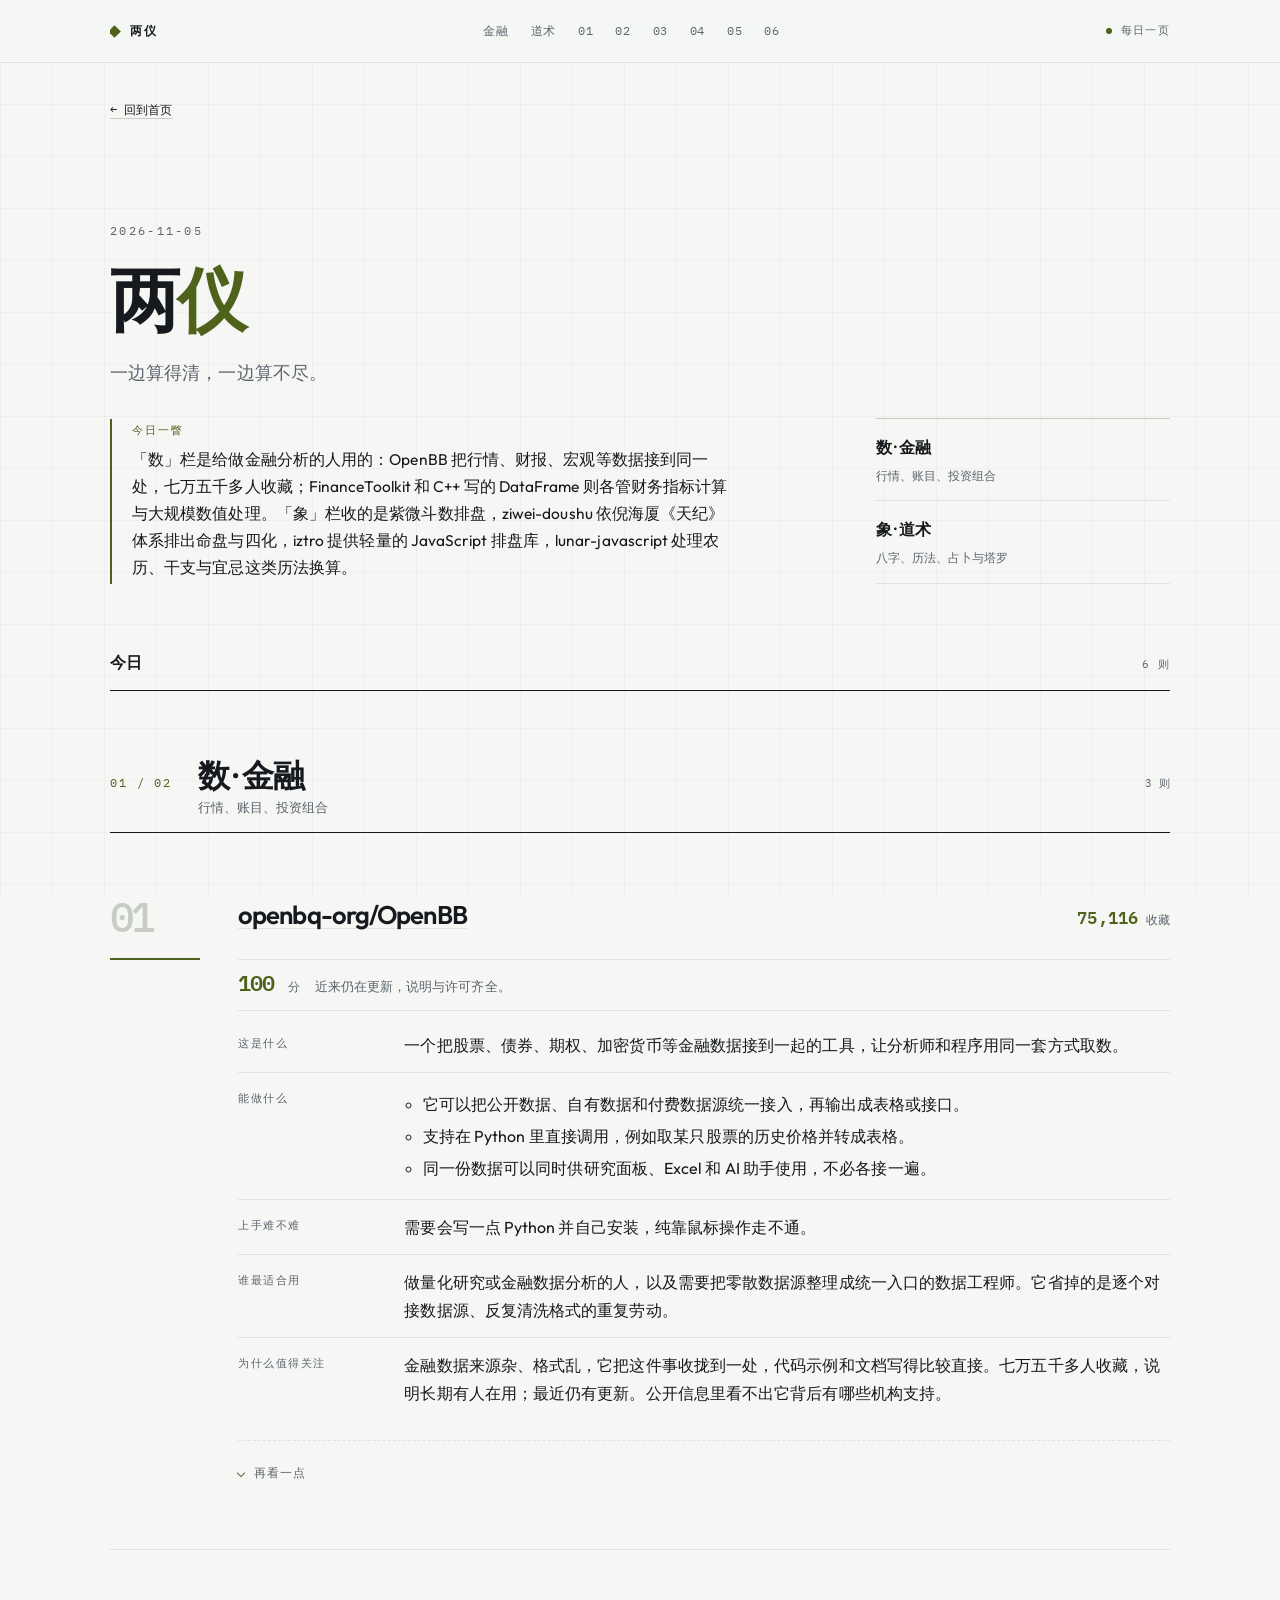
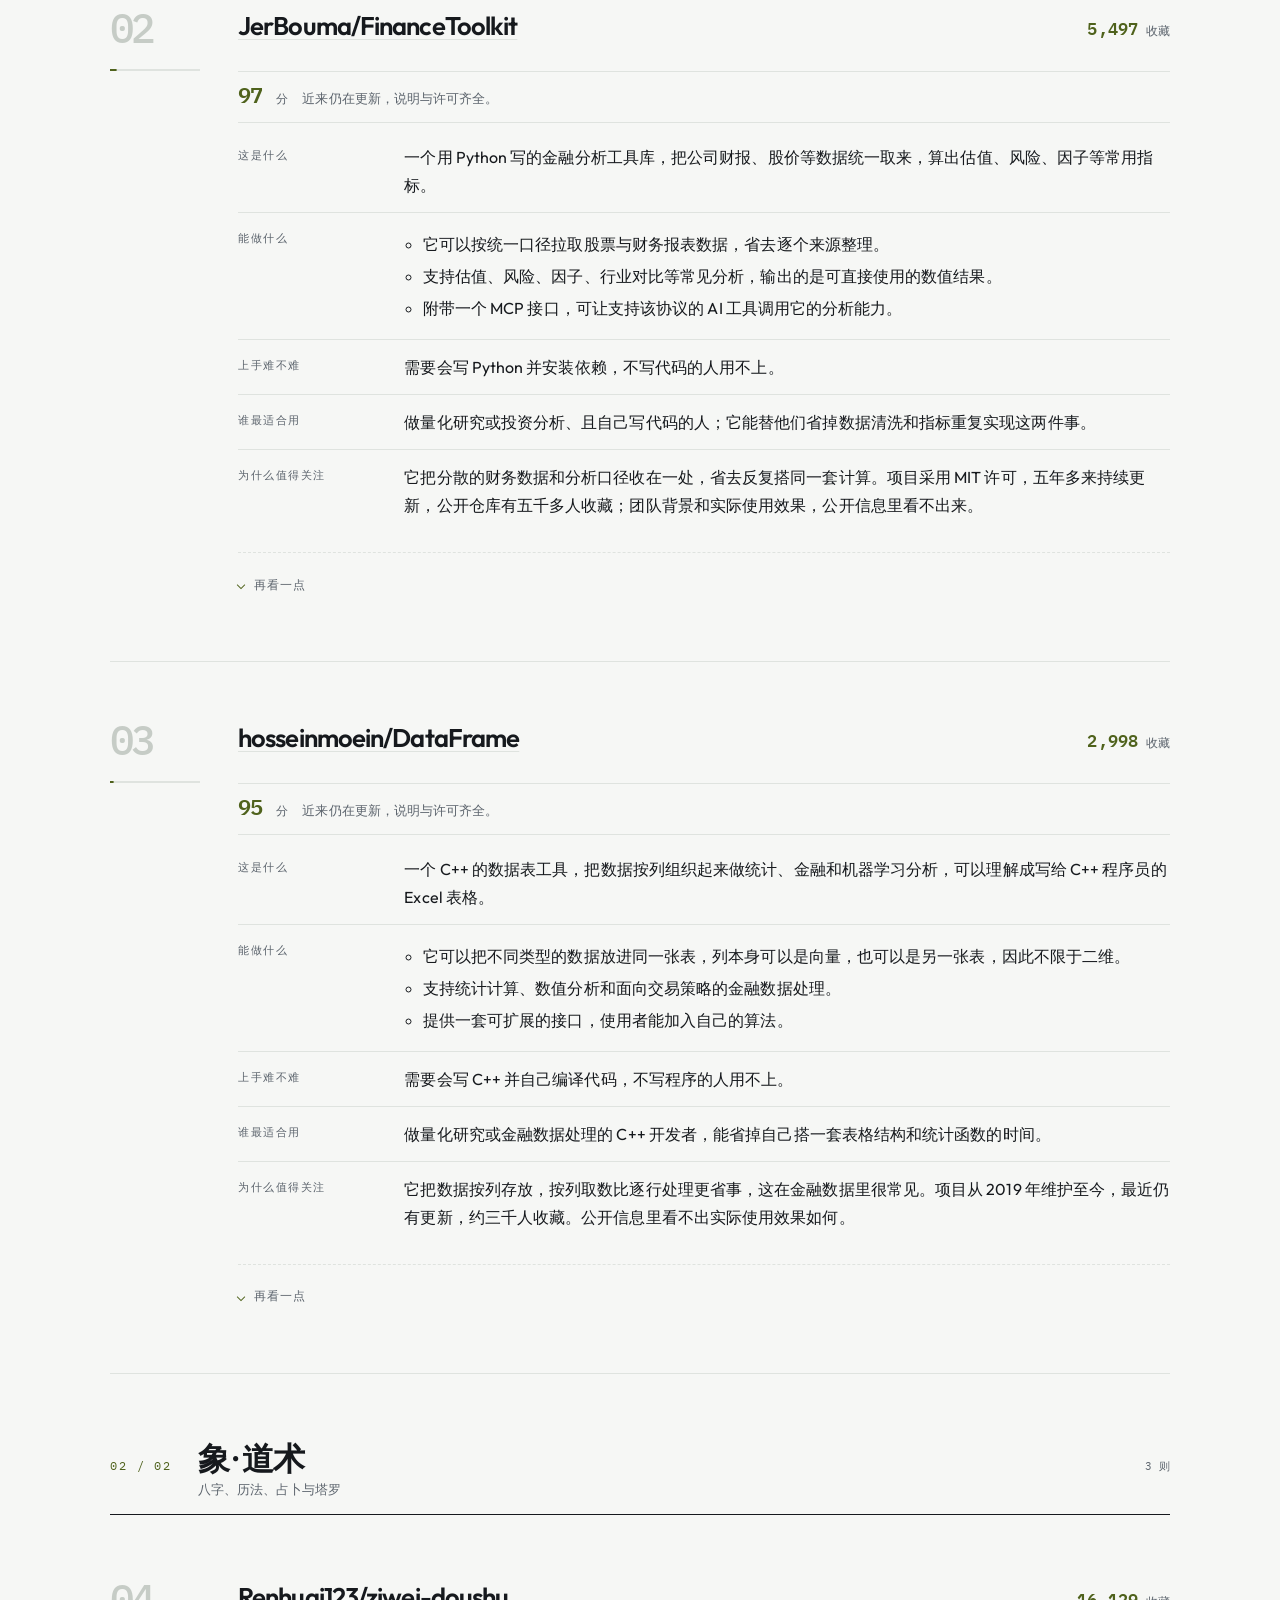
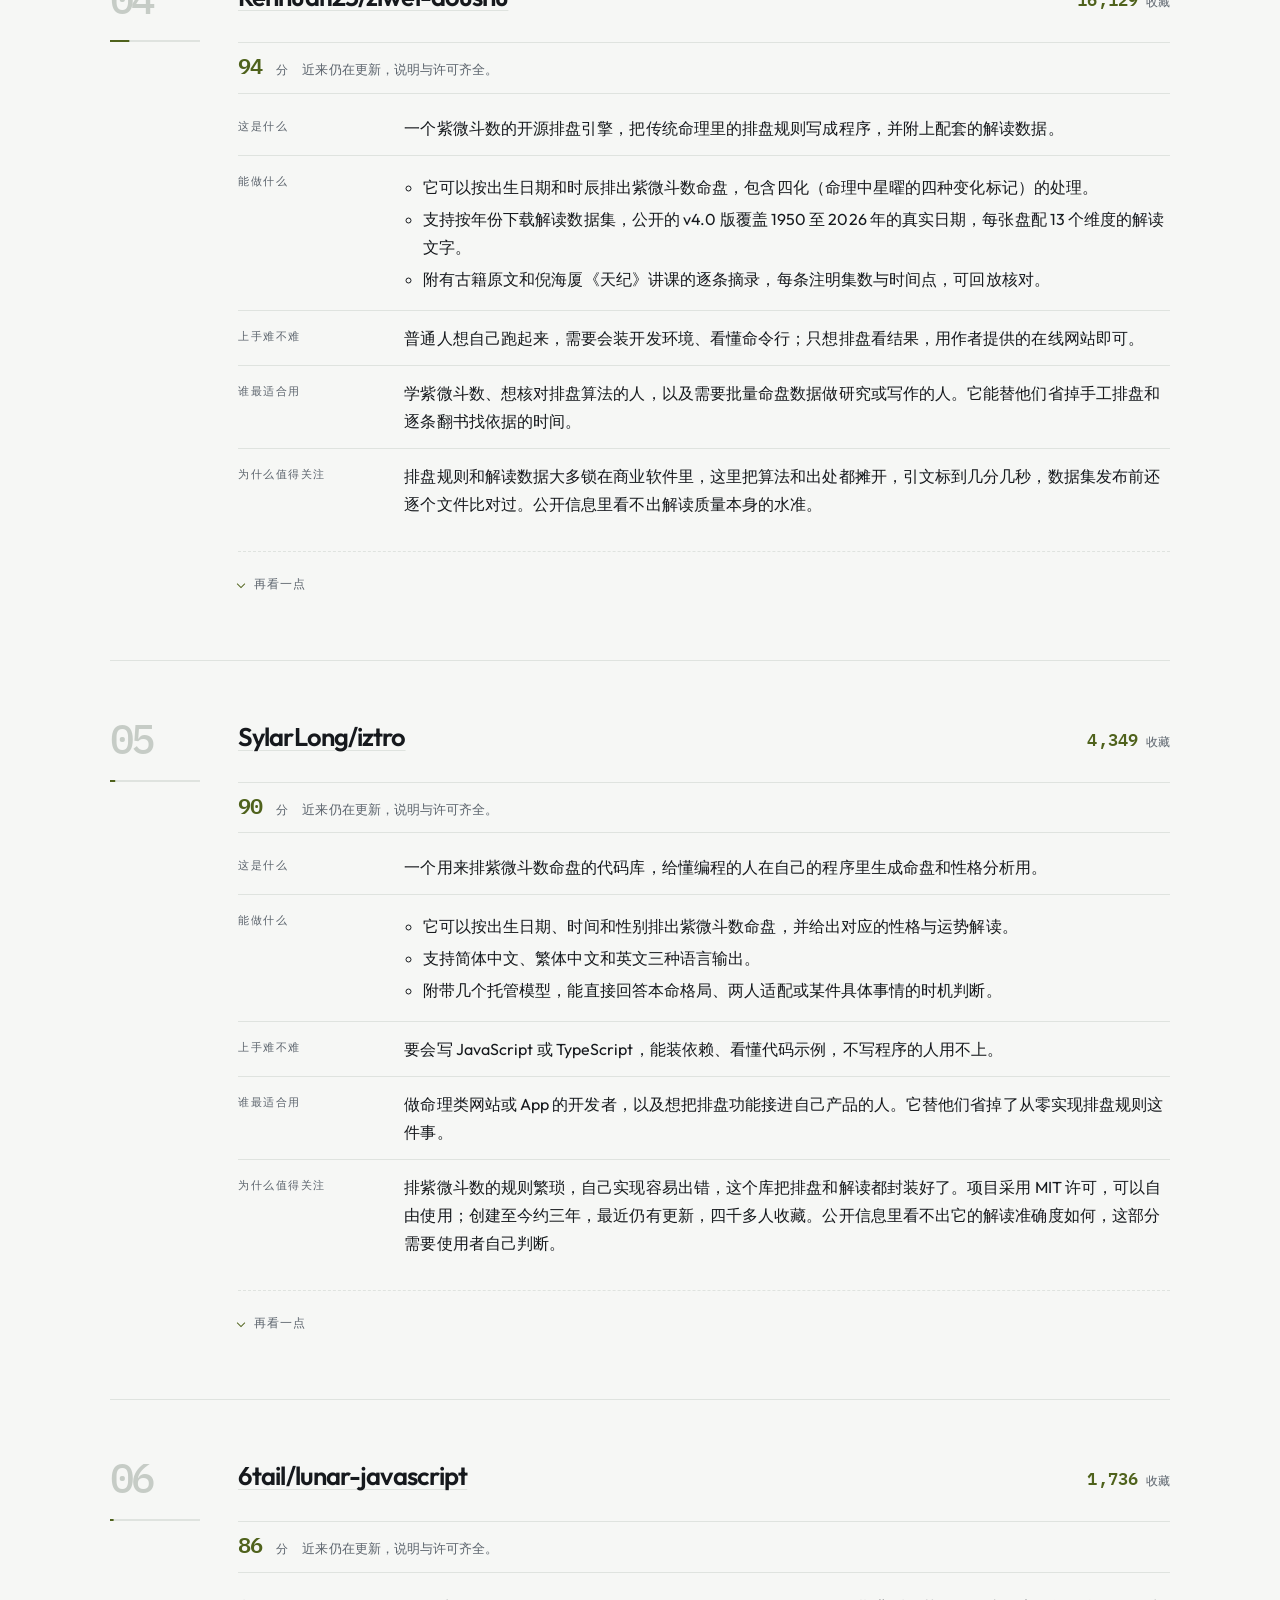
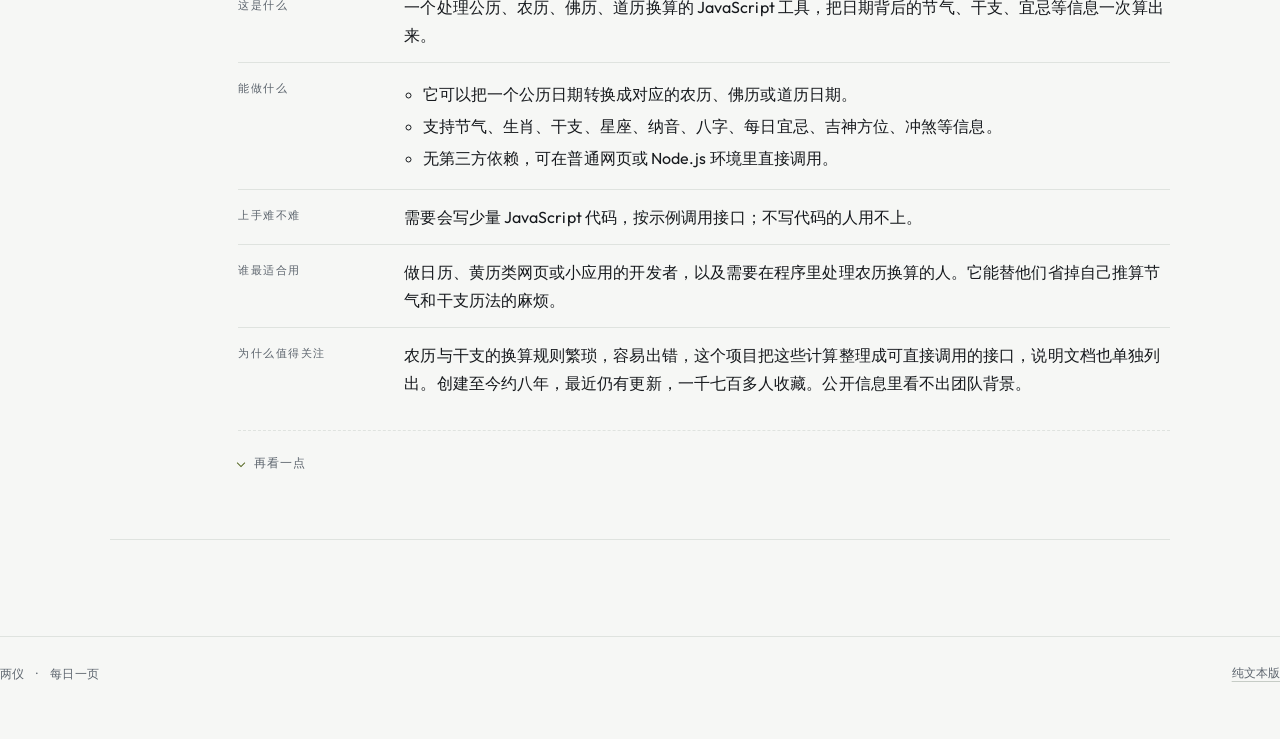
==== commit f54b5e59: "chore: 两仪 · 每日一页 2026-11-05" ====
--- a/docs/posts/2026-11-05.html
+++ b/docs/posts/2026-11-05.html
@@ -16,12 +16,12 @@
 </head>
 <body>
 <a class="skip" href="#main">跳到正文</a>
-<header class="topbar"><div class="shell topbar-inner"><a class="brand" href="../index.html" title="两仪">两仪</a><nav class="jump" aria-label="栏目导航"><a class="cat-link" href="posts/2026-11-05.html#cat-finance">金融</a><a class="cat-link" href="posts/2026-11-05.html#cat-daoshu">道术</a><a class="num-link" href="posts/2026-11-05.html#p1">01</a><a class="num-link" href="posts/2026-11-05.html#p2">02</a><a class="num-link" href="posts/2026-11-05.html#p3">03</a><a class="num-link" href="posts/2026-11-05.html#p4">04</a><a class="num-link" href="posts/2026-11-05.html#p5">05</a><a class="num-link" href="posts/2026-11-05.html#p6">06</a></nav><span class="live"><i aria-hidden="true"></i>每日一页</span></div></header><main class="shell" id="main"><a class="back" href="../index.html">← 回到首页</a><section class="hero"><div class="hero-main"><p class="eyebrow">2026-11-05</p><h1>两<em>仪</em></h1><p class="lede">一边算得清，一边算不尽。</p><div class="overview"><span class="overview-label">今日一瞥</span>「数」栏是给做金融分析的人用的：OpenBB 把行情、财报、宏观等数据接到同一个入口，七万五千多人收藏；FinanceToolkit 和 C++ 的 DataFrame 则分别处理估值、风险这类计算和大体量金融数据。「象」栏收的是紫微斗数排盘：ziwei-doushu 依倪海厦《天纪》体系排出命盘与四化，iztro 是轻量的 JavaScript 排盘库，lunar-javascript 管农历、干支和宜忌这类历法换算。</div></div><aside class="stats" aria-label="两栏"><div class="stat"><span class="stat-k">数</span><span><span class="stat-v">金融</span><span class="stat-u">3 则</span></span></div><div class="stat"><span class="stat-k">象</span><span><span class="stat-v">道术</span><span class="stat-u">3 则</span></span></div><p class="stat-note">共 6 则</p></aside></section><div class="rank-head"><h2 id="ranking-title">今日</h2><span>6 则</span></div><section class="cat" id="cat-finance" aria-labelledby="cat-finance-title"><div class="cat-head"><span class="cat-idx">01 / 02</span><div><h2 id="cat-finance-title">数 · 金融</h2><p>行情、账目、投资组合</p></div><span class="cat-meta">3 则</span></div><ol class="list"><li class="entry" id="p1" aria-labelledby="p1-title" style="--i:0;--pct:1.0000">
+<header class="topbar"><div class="shell topbar-inner"><a class="brand" href="../index.html" title="两仪">两仪</a><nav class="jump" aria-label="栏目导航"><a class="cat-link" href="posts/2026-11-05.html#cat-finance">金融</a><a class="cat-link" href="posts/2026-11-05.html#cat-daoshu">道术</a><a class="num-link" href="posts/2026-11-05.html#p1">01</a><a class="num-link" href="posts/2026-11-05.html#p2">02</a><a class="num-link" href="posts/2026-11-05.html#p3">03</a><a class="num-link" href="posts/2026-11-05.html#p4">04</a><a class="num-link" href="posts/2026-11-05.html#p5">05</a><a class="num-link" href="posts/2026-11-05.html#p6">06</a></nav><span class="live"><i aria-hidden="true"></i>每日一页</span></div></header><main class="shell" id="main"><a class="back" href="../index.html">← 回到首页</a><section class="hero"><div class="hero-main"><p class="eyebrow">2026-11-05</p><h1>两<em>仪</em></h1><p class="lede">一边算得清，一边算不尽。</p><div class="overview"><span class="overview-label">今日一瞥</span>「数」栏是给做金融分析的人用的：OpenBB 把行情、财报、宏观等数据接到同一处，七万五千多人收藏；FinanceToolkit 和 C++ 写的 DataFrame 则各管财务指标计算与大规模数值处理。「象」栏收的是紫微斗数排盘，ziwei-doushu 依倪海厦《天纪》体系排出命盘与四化，iztro 提供轻量的 JavaScript 排盘库，lunar-javascript 处理农历、干支与宜忌这类历法换算。</div></div><aside class="stats" aria-label="两栏"><div class="stat"><span class="stat-k">数 · 金融</span><span class="stat-note-line">行情、账目、投资组合</span></div><div class="stat"><span class="stat-k">象 · 道术</span><span class="stat-note-line">八字、历法、占卜与塔罗</span></div></aside></section><div class="rank-head"><h2 id="ranking-title">今日</h2><span>6 则</span></div><section class="cat" id="cat-finance" aria-labelledby="cat-finance-title"><div class="cat-head"><span class="cat-idx">01 / 02</span><div><h2 id="cat-finance-title">数 · 金融</h2><p>行情、账目、投资组合</p></div><span class="cat-meta">3 则</span></div><ol class="list"><li class="entry" id="p1" aria-labelledby="p1-title" style="--i:0;--pct:1.0000">
 <div class="entry-rail"><span class="num" aria-hidden="true">01</span><div class="bar" role="img" aria-label="收藏相对值 100%"><i></i></div></div>
 <div class="entry-body">
 <header class="entry-head"><h3 id="p1-title"><a href="https://github.com/openbq-org/OpenBB" target="_blank" rel="noopener" aria-label="在新窗口打开项目页：openbq-org/OpenBB">openbq-org/OpenBB</a></h3><div class="metric"><span class="metric-v">75,116</span><span class="metric-u">收藏</span></div></header>
 <div class="score" aria-label="分数与依据"><span class="score-total">100</span><span class="score-u">分</span><span class="score-note">近来仍在更新，说明与许可齐全。</span></div>
-<div class="summary"><section class="section"><h4>这是什么</h4><p>一个把股票、债券、期权、加密货币等公开和自有数据源统一接入的工具，让同一份数据能同时供 Python 分析、Excel 表格和 AI 助手调用。</p></section><section class="section"><h4>能做什么</h4><ul><li>它可以把不同来源的金融数据整理成统一格式，用几行 Python 代码取出某只股票的历史价格。</li><li>支持把整理好的数据接到 Excel、网页看板或 AI 助手等不同出口，不必为每个出口重做一遍。</li><li>覆盖股票、固定收益、衍生品、宏观经济等多个门类，具体数据源清单在文档里列明。</li></ul></section><section class="section"><h4>上手难不难</h4><p>需要会写一点 Python 并安装软件包，纯靠鼠标操作走不通。</p></section><section class="section"><h4>谁最适合用</h4><p>做量化研究或金融数据分析的人，以及需要把内部数据接到 AI 助手或看板上的数据工程师。它能替他们省掉逐个对接数据源、再为每个前端重复搬运的功夫。</p></section><section class="section"><h4>为什么值得关注</h4><p>金融数据来源杂、格式乱，它把这一层统一起来，换数据源时下游代码不用大改。项目已持续维护近六年，七万五千多人收藏，说明有稳定的实际使用基础。公开信息里看不出它自带哪些具体数据源、各源的授权条件如何，用前需要自己核对。</p></section></div>
+<div class="summary"><section class="section"><h4>这是什么</h4><p>一个把股票、债券、期权、加密货币等金融数据接到一起的工具，让分析师和程序用同一套方式取数。</p></section><section class="section"><h4>能做什么</h4><ul><li>它可以把公开数据、自有数据和付费数据源统一接入，再输出成表格或接口。</li><li>支持在 Python 里直接调用，例如取某只股票的历史价格并转成表格。</li><li>同一份数据可以同时供研究面板、Excel 和 AI 助手使用，不必各接一遍。</li></ul></section><section class="section"><h4>上手难不难</h4><p>需要会写一点 Python 并自己安装，纯靠鼠标操作走不通。</p></section><section class="section"><h4>谁最适合用</h4><p>做量化研究或金融数据分析的人，以及需要把零散数据源整理成统一入口的数据工程师。它省掉的是逐个对接数据源、反复清洗格式的重复劳动。</p></section><section class="section"><h4>为什么值得关注</h4><p>金融数据来源杂、格式乱，它把这件事收拢到一处，代码示例和文档写得比较直接。七万五千多人收藏，说明长期有人在用；最近仍有更新。公开信息里看不出它背后有哪些机构支持。</p></section></div>
 <details class="tech"><summary>再看一点</summary>
 <ul class="facts"><li><a href="https://github.com/openbq-org/OpenBB" target="_blank" rel="noopener">去项目页看看</a></li><li>Python　·　被复制 7,847 次　·　Other</li><li>标签：ai, crypto, derivatives, economics, equity, finance, fixed-income, machine-learning, openbb, options, python, quantitative-finance, stocks</li></ul></details>
 </div></li><li class="entry" id="p2" aria-labelledby="p2-title" style="--i:1;--pct:0.0732">
@@ -29,7 +29,7 @@
 <div class="entry-body">
 <header class="entry-head"><h3 id="p2-title"><a href="https://github.com/JerBouma/FinanceToolkit" target="_blank" rel="noopener" aria-label="在新窗口打开项目页：JerBouma/FinanceToolkit">JerBouma/FinanceToolkit</a></h3><div class="metric"><span class="metric-v">5,497</span><span class="metric-u">收藏</span></div></header>
 <div class="score" aria-label="分数与依据"><span class="score-total">97</span><span class="score-u">分</span><span class="score-note">近来仍在更新，说明与许可齐全。</span></div>
-<div class="summary"><section class="section"><h4>这是什么</h4><p>一个用 Python 编写的金融分析工具，把股票行情、财报和估值指标统一取数并计算，省去自己拼数据源和公式的功夫。</p></section><section class="section"><h4>能做什么</h4><p>它可以按公司或行业批量拉取财务数据，算出常见的估值与风险指标。</p><p>支持对多只股票做横向对比和因子分析。</p><p>附带一个 MCP 接口，能让 AI 助手直接调用它的数据。</p></section><section class="section"><h4>上手难不难</h4><p>需要会写一点 Python 并安装运行环境，纯靠鼠标操作走不通。</p></section><section class="section"><h4>谁最适合用</h4><p>做量化研究或投资分析的人，以及需要反复核对财报数字的学生和研究员。它替他们省掉的是从多个来源收集数据、再手工对齐口径的时间。</p></section><section class="section"><h4>为什么值得关注</h4><p>金融数据工具常把计算过程藏起来，它强调计算透明，结果可以逐项追溯。项目已持续维护七年多，说明写得清楚，五千多人收藏。公开信息里看不出它背后的团队背景。</p></section></div>
+<div class="summary"><section class="section"><h4>这是什么</h4><p>一个用 Python 写的金融分析工具库，把公司财报、股价等数据统一取来，算出估值、风险、因子等常用指标。</p></section><section class="section"><h4>能做什么</h4><ul><li>它可以按统一口径拉取股票与财务报表数据，省去逐个来源整理。</li><li>支持估值、风险、因子、行业对比等常见分析，输出的是可直接使用的数值结果。</li><li>附带一个 MCP 接口，可让支持该协议的 AI 工具调用它的分析能力。</li></ul></section><section class="section"><h4>上手难不难</h4><p>需要会写 Python 并安装依赖，不写代码的人用不上。</p></section><section class="section"><h4>谁最适合用</h4><p>做量化研究或投资分析、且自己写代码的人；它能替他们省掉数据清洗和指标重复实现这两件事。</p></section><section class="section"><h4>为什么值得关注</h4><p>它把分散的财务数据和分析口径收在一处，省去反复搭同一套计算。项目采用 MIT 许可，五年多来持续更新，公开仓库有五千多人收藏；团队背景和实际使用效果，公开信息里看不出来。</p></section></div>
 <details class="tech"><summary>再看一点</summary>
 <ul class="facts"><li><a href="https://github.com/JerBouma/FinanceToolkit" target="_blank" rel="noopener">去项目页看看</a></li><li>Python　·　被复制 645 次　·　MIT License</li><li>标签：algorithmic-trading, equities, factor-analysis, finance, financial-analysis, financial-data, financial-statements, fundamental-analysis, fundamentals, market-data, mcp-server, performance-analysis, python, quantitative-analysis, quantitative-finance, risk-management, sector-analysis, stock-data, technical-analysis, valuation</li></ul></details>
 </div></li><li class="entry" id="p3" aria-labelledby="p3-title" style="--i:2;--pct:0.0400">
@@ -37,7 +37,7 @@
 <div class="entry-body">
 <header class="entry-head"><h3 id="p3-title"><a href="https://github.com/hosseinmoein/DataFrame" target="_blank" rel="noopener" aria-label="在新窗口打开项目页：hosseinmoein/DataFrame">hosseinmoein/DataFrame</a></h3><div class="metric"><span class="metric-v">2,998</span><span class="metric-u">收藏</span></div></header>
 <div class="score" aria-label="分数与依据"><span class="score-total">95</span><span class="score-u">分</span><span class="score-note">近来仍在更新，说明与许可齐全。</span></div>
-<div class="summary"><section class="section"><h4>这是什么</h4><p>一个用 C++ 写的数据表工具，把数据按列组织起来做统计分析、金融计算和机器学习，概念上接近 Excel 表格或数据库表。</p></section><section class="section"><h4>能做什么</h4><ul><li>它可以存放任意类型的列，列本身也可以是另一张表，因此数据不限于二维。</li><li>支持统计、数值分析和金融时间序列相关的计算，并提供接口让使用者加入自己的算法。</li><li>按列访问和运算，比逐行处理更直接。</li></ul></section><section class="section"><h4>上手难不难</h4><p>需要会写 C++ 并自行编译，不懂编程的人基本用不上。</p></section><section class="section"><h4>谁最适合用</h4><p>写 C++ 的量化研究者和做高频或大数据的工程师，替他们省掉在 C++ 里自己搭一套表格结构和统计函数的时间。</p></section><section class="section"><h4>为什么值得关注</h4><p>C++ 里做数据分析的选择一直不多，多数人只能转去 Python。这个项目维护了九年，最近仍在更新，约三千人收藏；公开信息里看不出使用者的实际反馈。</p></section></div>
+<div class="summary"><section class="section"><h4>这是什么</h4><p>一个 C++ 的数据表工具，把数据按列组织起来做统计、金融和机器学习分析，可以理解成写给 C++ 程序员的 Excel 表格。</p></section><section class="section"><h4>能做什么</h4><ul><li>它可以把不同类型的数据放进同一张表，列本身可以是向量，也可以是另一张表，因此不限于二维。</li><li>支持统计计算、数值分析和面向交易策略的金融数据处理。</li><li>提供一套可扩展的接口，使用者能加入自己的算法。</li></ul></section><section class="section"><h4>上手难不难</h4><p>需要会写 C++ 并自己编译代码，不写程序的人用不上。</p></section><section class="section"><h4>谁最适合用</h4><p>做量化研究或金融数据处理的 C++ 开发者，能省掉自己搭一套表格结构和统计函数的时间。</p></section><section class="section"><h4>为什么值得关注</h4><p>它把数据按列存放，按列取数比逐行处理更省事，这在金融数据里很常见。项目从 2019 年维护至今，最近仍有更新，约三千人收藏。公开信息里看不出实际使用效果如何。</p></section></div>
 <details class="tech"><summary>再看一点</summary>
 <ul class="facts"><li><a href="https://github.com/hosseinmoein/DataFrame" target="_blank" rel="noopener">去项目页看看</a></li><li>C++　·　被复制 363 次　·　BSD 3-Clause &quot;New&quot; or &quot;Revised&quot; License</li><li>标签：ai, cpp, data-analysis, data-science, dataframe, financial-data-analysis, financial-engineering, large-data, machine-learning, multidimensional-data, numerical-analysis, statistical, statistical-analysis, tensor, tensorboard, trading-algorithms, trading-strategies</li></ul></details>
 </div></li></ol></section><section class="cat" id="cat-daoshu" aria-labelledby="cat-daoshu-title"><div class="cat-head"><span class="cat-idx">02 / 02</span><div><h2 id="cat-daoshu-title">象 · 道术</h2><p>八字、历法、占卜与塔罗</p></div><span class="cat-meta">3 则</span></div><ol class="list"><li class="entry" id="p4" aria-labelledby="p4-title" style="--i:3;--pct:0.2147">
@@ -45,7 +45,7 @@
 <div class="entry-body">
 <header class="entry-head"><h3 id="p4-title"><a href="https://github.com/Renhuai123/ziwei-doushu" target="_blank" rel="noopener" aria-label="在新窗口打开项目页：Renhuai123/ziwei-doushu">Renhuai123/ziwei-doushu</a></h3><div class="metric"><span class="metric-v">16,129</span><span class="metric-u">收藏</span></div></header>
 <div class="score" aria-label="分数与依据"><span class="score-total">94</span><span class="score-u">分</span><span class="score-note">近来仍在更新，说明与许可齐全。</span></div>
-<div class="summary"><section class="section"><h4>这是什么</h4><p>一个开源的紫微斗数排盘引擎，把传统命理的排盘规则写成程序，供人查盘、研究或做自己的应用。</p></section><section class="section"><h4>能做什么</h4><ul><li>它可以按出生日期和时辰排出紫微斗数命盘，包含四化（命盘里星曜的四种变化标记）和常见格局判断。</li><li>支持查阅古籍原文，并附有倪海厦《天纪》讲课中与紫微斗数相关的原话摘录，标注了集数和时间点。</li><li>附带一份公开的解读数据集，按年份打包，可以只下载自己需要的部分。</li></ul></section><section class="section"><h4>上手难不难</h4><p>普通使用者直接用在线的排盘页面即可；想自己跑代码或使用数据集，需要会一点命令行和开发环境。</p></section><section class="section"><h4>谁最适合用</h4><p>学紫微斗数、想核对排盘结果的人，以及想在自己程序里接入排盘功能的开发者。前者省去手工推盘的麻烦，后者省去从头写算法的功夫。</p></section><section class="section"><h4>为什么值得关注</h4><p>排盘规则长期散落在书和口传里，这里把它写成了可查、可复现的代码，讲课原话也逐条标了出处。项目创建半年左右，已有一万六千多人收藏，代码用 MIT 许可，公开信息里看不出背后有什么机构。</p></section></div>
+<div class="summary"><section class="section"><h4>这是什么</h4><p>一个紫微斗数的开源排盘引擎，把传统命理里的排盘规则写成程序，并附上配套的解读数据。</p></section><section class="section"><h4>能做什么</h4><ul><li>它可以按出生日期和时辰排出紫微斗数命盘，包含四化（命理中星曜的四种变化标记）的处理。</li><li>支持按年份下载解读数据集，公开的 v4.0 版覆盖 1950 至 2026 年的真实日期，每张盘配 13 个维度的解读文字。</li><li>附有古籍原文和倪海厦《天纪》讲课的逐条摘录，每条注明集数与时间点，可回放核对。</li></ul></section><section class="section"><h4>上手难不难</h4><p>普通人想自己跑起来，需要会装开发环境、看懂命令行；只想排盘看结果，用作者提供的在线网站即可。</p></section><section class="section"><h4>谁最适合用</h4><p>学紫微斗数、想核对排盘算法的人，以及需要批量命盘数据做研究或写作的人。它能替他们省掉手工排盘和逐条翻书找依据的时间。</p></section><section class="section"><h4>为什么值得关注</h4><p>排盘规则和解读数据大多锁在商业软件里，这里把算法和出处都摊开，引文标到几分几秒，数据集发布前还逐个文件比对过。公开信息里看不出解读质量本身的水准。</p></section></div>
 <details class="tech"><summary>再看一点</summary>
 <ul class="facts"><li><a href="https://github.com/Renhuai123/ziwei-doushu" target="_blank" rel="noopener">去项目页看看</a></li><li>TypeScript　·　被复制 3,127 次　·　MIT License</li><li>标签：bazi, chinese-astrology, divination, fortune-telling, nextjs, open-source, purple-star-astrology, typescript, zi-wei-dou-shu, ziwei-doushu</li></ul></details>
 </div></li><li class="entry" id="p5" aria-labelledby="p5-title" style="--i:4;--pct:0.0579">
@@ -53,7 +53,7 @@
 <div class="entry-body">
 <header class="entry-head"><h3 id="p5-title"><a href="https://github.com/SylarLong/iztro" target="_blank" rel="noopener" aria-label="在新窗口打开项目页：SylarLong/iztro">SylarLong/iztro</a></h3><div class="metric"><span class="metric-v">4,349</span><span class="metric-u">收藏</span></div></header>
 <div class="score" aria-label="分数与依据"><span class="score-total">90</span><span class="score-u">分</span><span class="score-note">近来仍在更新，说明与许可齐全。</span></div>
-<div class="summary"><section class="section"><h4>这是什么</h4><p>一个用代码生成紫微斗数命盘的工具库，面向开发者，把出生信息换算成排盘结果。</p></section><section class="section"><h4>能做什么</h4><ul><li>它可以按出生日期、时间、性别生成紫微斗数的命盘，并给出对应的性格与运势解读。</li><li>支持简体中文、繁体中文和英文三种语言的输出。</li><li>附带几个托管模型，能针对具体问题做解读，其中奇门部分不需要出生信息。</li></ul></section><section class="section"><h4>上手难不难</h4><p>普通人不装开发环境、不写代码就用不了，它本身是给程序调用的库，不是现成软件。</p></section><section class="section"><h4>谁最适合用</h4><p>做命理类网站或应用的开发者，以及想在自己的程序里加入排盘功能的人。它能替他们省掉从头实现排盘规则这件事。</p></section><section class="section"><h4>为什么值得关注</h4><p>紫微斗数的排盘规则繁琐，把它做成可调用的库，等于把这块基础工作固定下来。项目采用 MIT 许可，可以自由使用；创建至今约三年，最近仍有更新，四千多人收藏。公开信息里看不出团队背景和实际使用效果。</p></section></div>
+<div class="summary"><section class="section"><h4>这是什么</h4><p>一个用来排紫微斗数命盘的代码库，给懂编程的人在自己的程序里生成命盘和性格分析用。</p></section><section class="section"><h4>能做什么</h4><ul><li>它可以按出生日期、时间和性别排出紫微斗数命盘，并给出对应的性格与运势解读。</li><li>支持简体中文、繁体中文和英文三种语言输出。</li><li>附带几个托管模型，能直接回答本命格局、两人适配或某件具体事情的时机判断。</li></ul></section><section class="section"><h4>上手难不难</h4><p>要会写 JavaScript 或 TypeScript，能装依赖、看懂代码示例，不写程序的人用不上。</p></section><section class="section"><h4>谁最适合用</h4><p>做命理类网站或 App 的开发者，以及想把排盘功能接进自己产品的人。它替他们省掉了从零实现排盘规则这件事。</p></section><section class="section"><h4>为什么值得关注</h4><p>排紫微斗数的规则繁琐，自己实现容易出错，这个库把排盘和解读都封装好了。项目采用 MIT 许可，可以自由使用；创建至今约三年，最近仍有更新，四千多人收藏。公开信息里看不出它的解读准确度如何，这部分需要使用者自己判断。</p></section></div>
 <details class="tech"><summary>再看一点</summary>
 <ul class="facts"><li><a href="https://github.com/SylarLong/iztro" target="_blank" rel="noopener">去项目页看看</a></li><li>TypeScript　·　被复制 702 次　·　MIT License</li><li>标签：astrolabe, astrology, chinese-astrology, horoscope, iztro, natal-chart, typescript, ziwei, ziweidoushu</li></ul></details>
 </div></li><li class="entry" id="p6" aria-labelledby="p6-title" style="--i:5;--pct:0.0400">
@@ -61,7 +61,7 @@
 <div class="entry-body">
 <header class="entry-head"><h3 id="p6-title"><a href="https://github.com/6tail/lunar-javascript" target="_blank" rel="noopener" aria-label="在新窗口打开项目页：6tail/lunar-javascript">6tail/lunar-javascript</a></h3><div class="metric"><span class="metric-v">1,736</span><span class="metric-u">收藏</span></div></header>
 <div class="score" aria-label="分数与依据"><span class="score-total">86</span><span class="score-u">分</span><span class="score-note">近来仍在更新，说明与许可齐全。</span></div>
-<div class="summary"><section class="section"><h4>这是什么</h4><p>一个处理公历、农历和黄历信息的程序库，供开发者在自己的网页或软件里调用。</p></section><section class="section"><h4>能做什么</h4><ul><li>它可以把一个公历日期换算成农历，并给出干支、生肖、节气、星座等信息。</li><li>支持每日宜忌、吉神方位、冲煞、八字、五行这类传统历法内容。</li><li>还能算佛历、道历和节假日，输出结果是一段完整的文字。</li></ul></section><section class="section"><h4>上手难不难</h4><p>需要会写代码，按文档调用它的接口；普通人不装开发环境用不上。</p></section><section class="section"><h4>谁最适合用</h4><p>做日历、命理或传统文化类应用的开发者，能省掉自己推算农历和节气的功夫。</p></section><section class="section"><h4>为什么值得关注</h4><p>农历换算规则繁琐，闰月、节气交界都容易出错，它把这些整理成可以直接调用的结果。项目维护了八年多，最近仍有更新，说明写得清楚、有人在用。公开信息里看不出它的推算依据来自哪套历法标准。</p></section></div>
+<div class="summary"><section class="section"><h4>这是什么</h4><p>一个处理公历、农历、佛历、道历换算的 JavaScript 工具，把日期背后的节气、干支、宜忌等信息一次算出来。</p></section><section class="section"><h4>能做什么</h4><ul><li>它可以把一个公历日期转换成对应的农历、佛历或道历日期。</li><li>支持节气、生肖、干支、星座、纳音、八字、每日宜忌、吉神方位、冲煞等信息。</li><li>无第三方依赖，可在普通网页或 Node.js 环境里直接调用。</li></ul></section><section class="section"><h4>上手难不难</h4><p>需要会写少量 JavaScript 代码，按示例调用接口；不写代码的人用不上。</p></section><section class="section"><h4>谁最适合用</h4><p>做日历、黄历类网页或小应用的开发者，以及需要在程序里处理农历换算的人。它能替他们省掉自己推算节气和干支历法的麻烦。</p></section><section class="section"><h4>为什么值得关注</h4><p>农历与干支的换算规则繁琐，容易出错，这个项目把这些计算整理成可直接调用的接口，说明文档也单独列出。创建至今约八年，最近仍有更新，一千七百多人收藏。公开信息里看不出团队背景。</p></section></div>
 <details class="tech"><summary>再看一点</summary>
 <ul class="facts"><li><a href="https://github.com/6tail/lunar-javascript" target="_blank" rel="noopener">去项目页看看</a></li><li>JavaScript　·　被复制 301 次　·　MIT License</li><li>标签：calendar, javascript, lunar</li></ul></details>
 </div></li></ol></section><nav class="pager" aria-label="前后页"><span></span></nav></main><footer><div>两仪　·　每日一页</div><div class="tools"><a href="posts/2026-11-05.md">纯文本版</a></div></footer></body></html>
--- a/docs/style.css
+++ b/docs/style.css
@@ -32,8 +32,8 @@
 .skip{position:absolute;left:-9999px;top:0;background:var(--surface);
  padding:12px 18px;z-index:60;border:1px solid var(--line-2)}
 .skip:focus{left:16px;top:16px}
-.mono,.num,.metric,.stat-v,.eyebrow,.tag,.jump,.live,.facts,.archive,.tools,
-.rank-head span,.stat-note,.pager,.cat-idx,.cat-meta,
+.mono,.num,.metric,.eyebrow,.tag,.jump,.live,.facts,.archive,.tools,
+.rank-head span,.pager,.cat-idx,.cat-meta,
 .score-total,.score-u{font-family:var(--font-m);font-variant-numeric:tabular-nums}
 
 /* 顶栏：细线 + 期数锚点 + 状态点 */
@@ -76,12 +76,11 @@
 .overview-label{display:block;font-family:var(--font-m);font-size:.68rem;
  letter-spacing:.18em;text-transform:uppercase;color:var(--accent);margin-bottom:6px}
 .stats{border-top:1px solid var(--line-2)}
-.stat{display:grid;grid-template-columns:1fr auto;align-items:baseline;
- padding:13px 0;border-bottom:1px solid var(--line)}
-.stat-k{font-size:.82rem;color:var(--muted)}
-.stat-v{font-size:clamp(1.35rem,2.2vw,1.8rem);font-weight:600;letter-spacing:-.04em}
-.stat-u{font-size:.76rem;color:var(--muted);margin-left:7px}
-.stat-note{font-size:.72rem;color:var(--muted);margin:14px 0 0;line-height:1.6}
+.stat{padding:14px 0;border-bottom:1px solid var(--line)}
+.stat-k{display:block;font-size:1.02rem;font-weight:600;letter-spacing:-.02em;
+ color:var(--ink)}
+.stat-note-line{display:block;font-size:.78rem;color:var(--muted);line-height:1.65;
+ margin-top:4px}
 
 /* 双分类分栏：每类一条粗线标题，栏内沿用细线榜单 */
 .cat{margin:clamp(36px,5vw,66px) 0 0;scroll-margin-top:84px}
